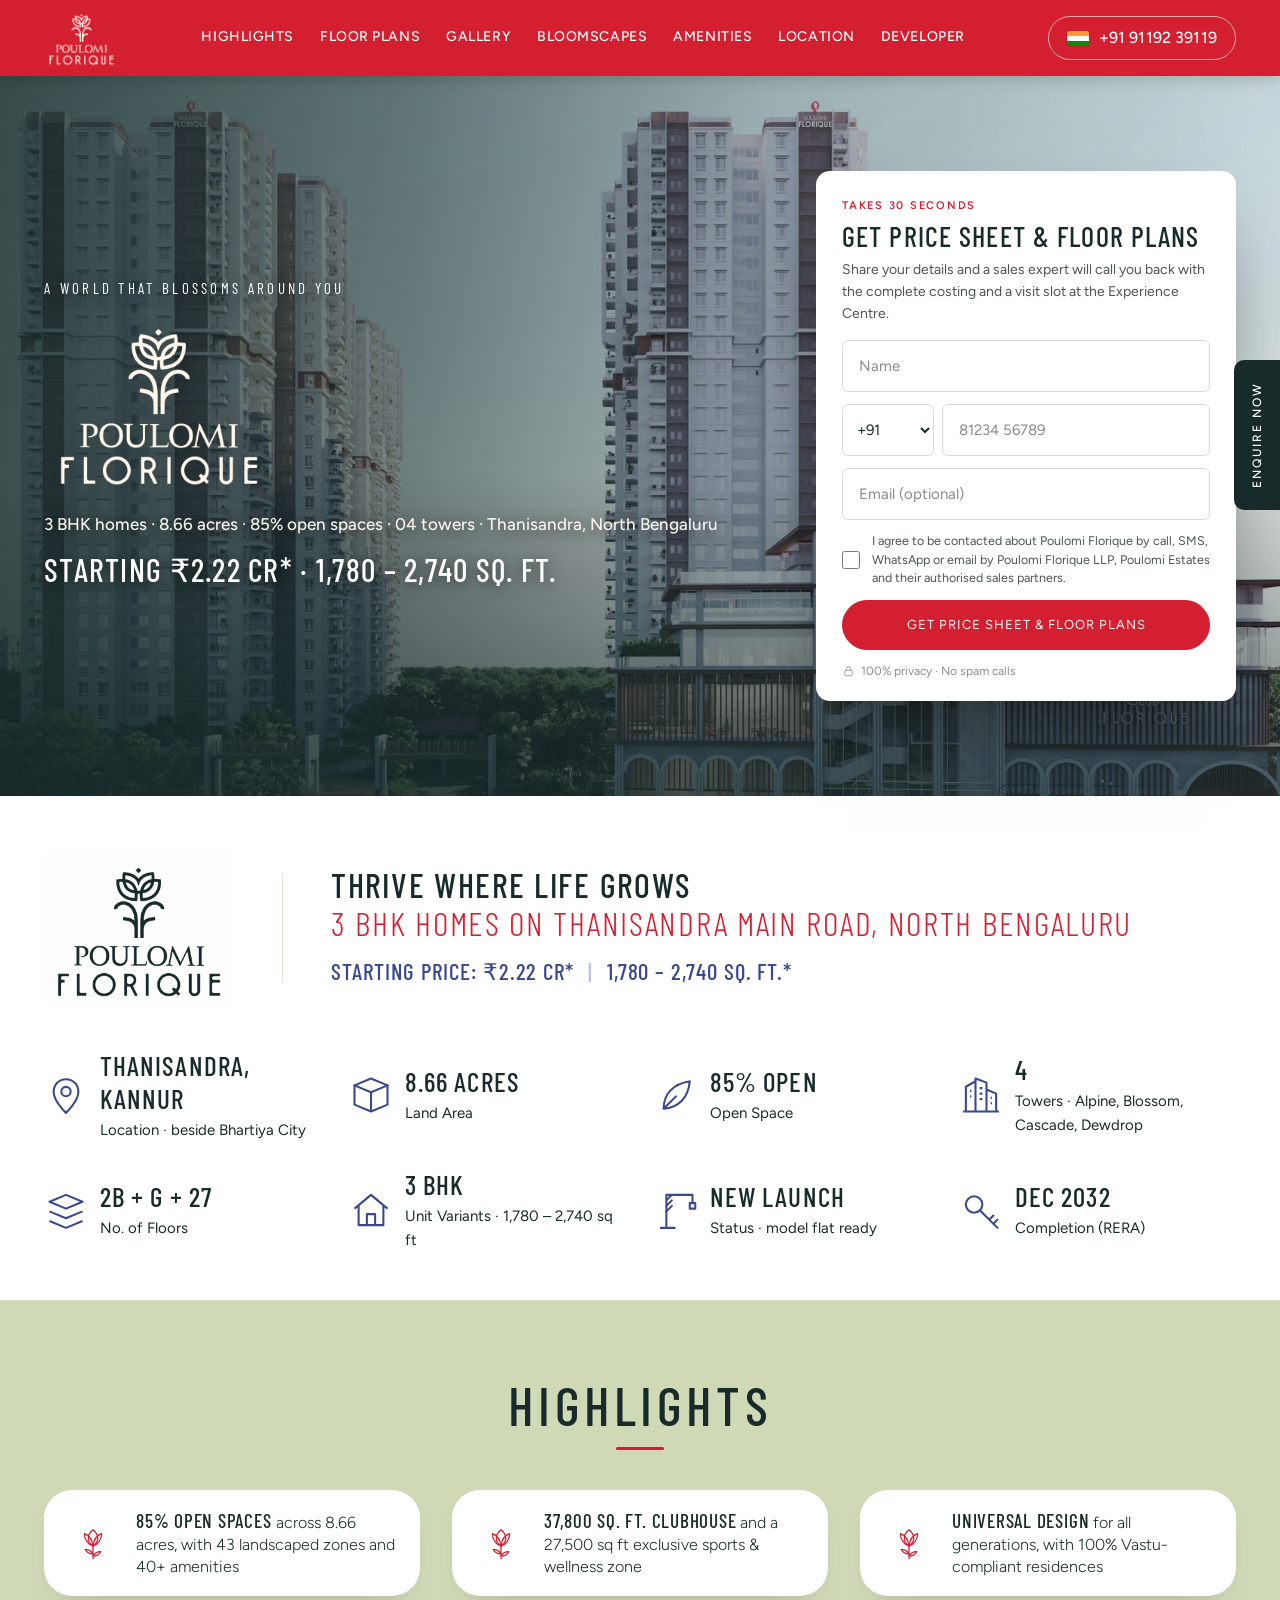
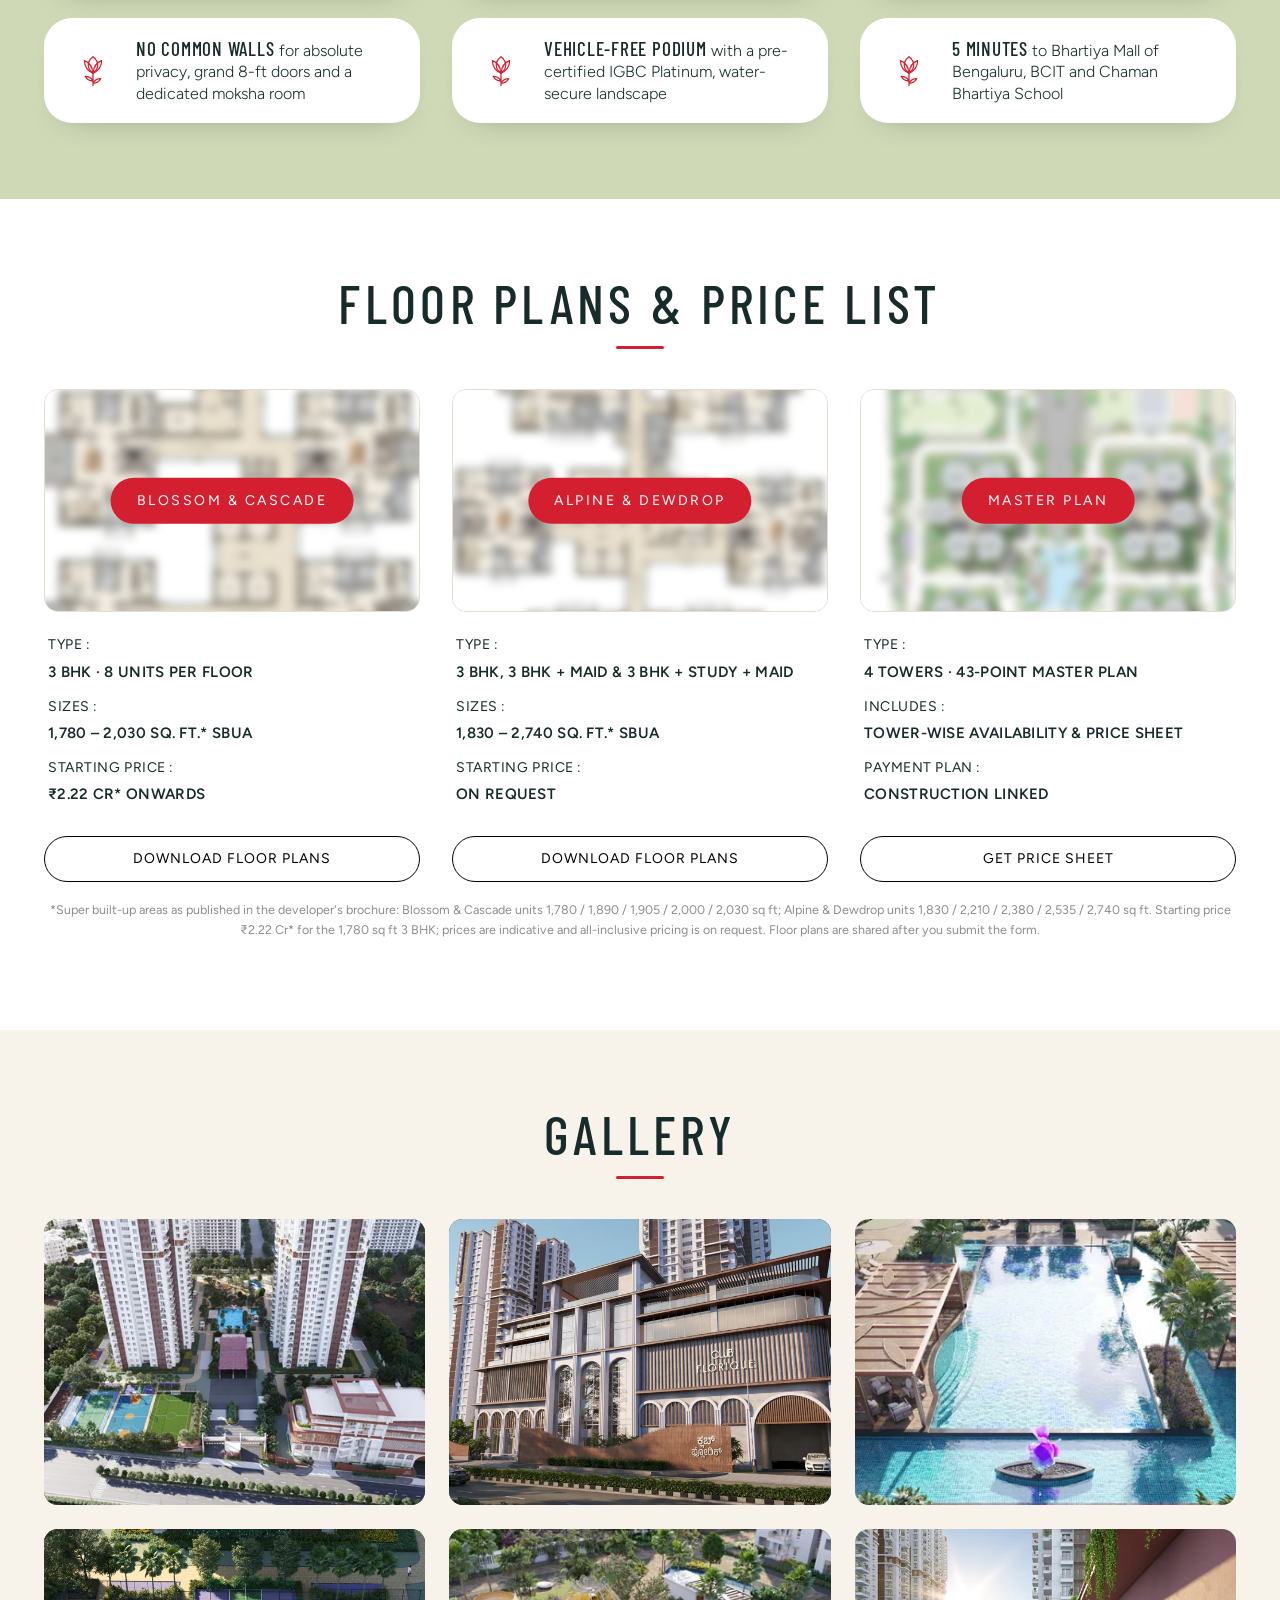
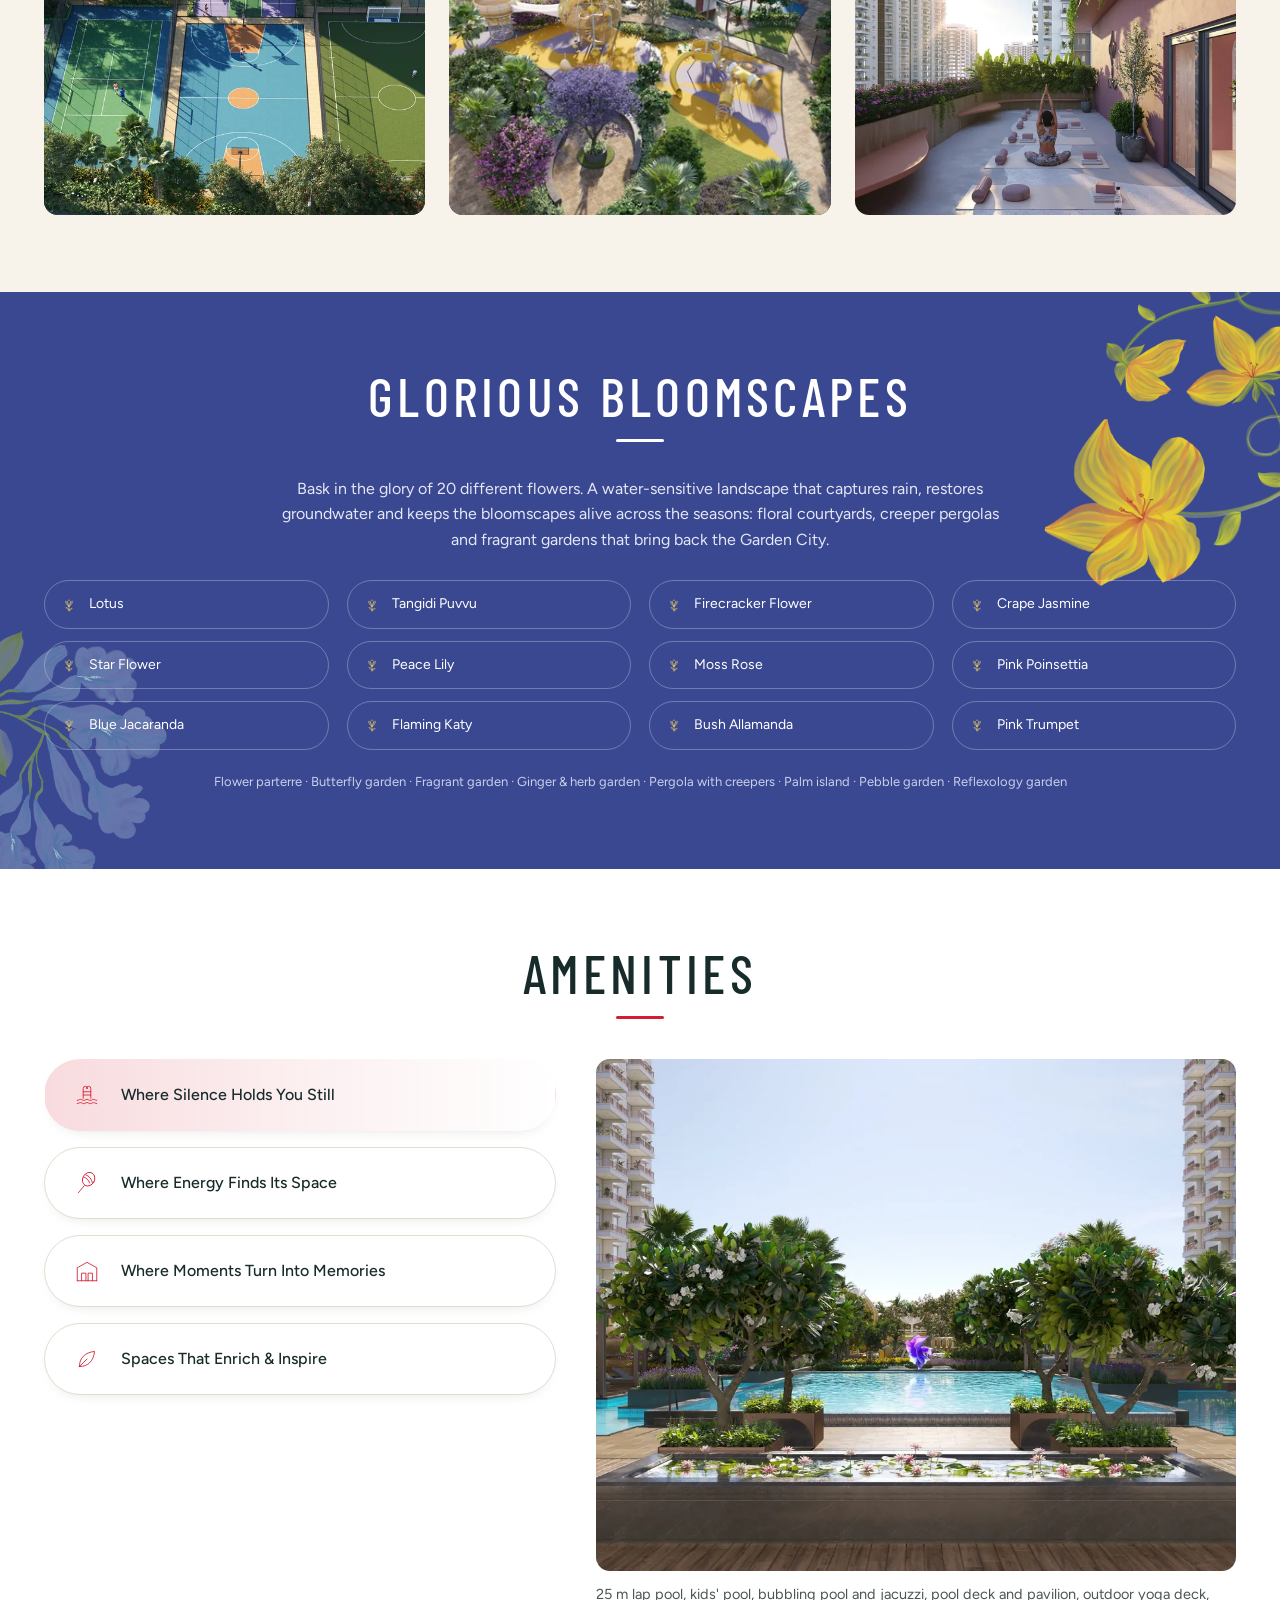
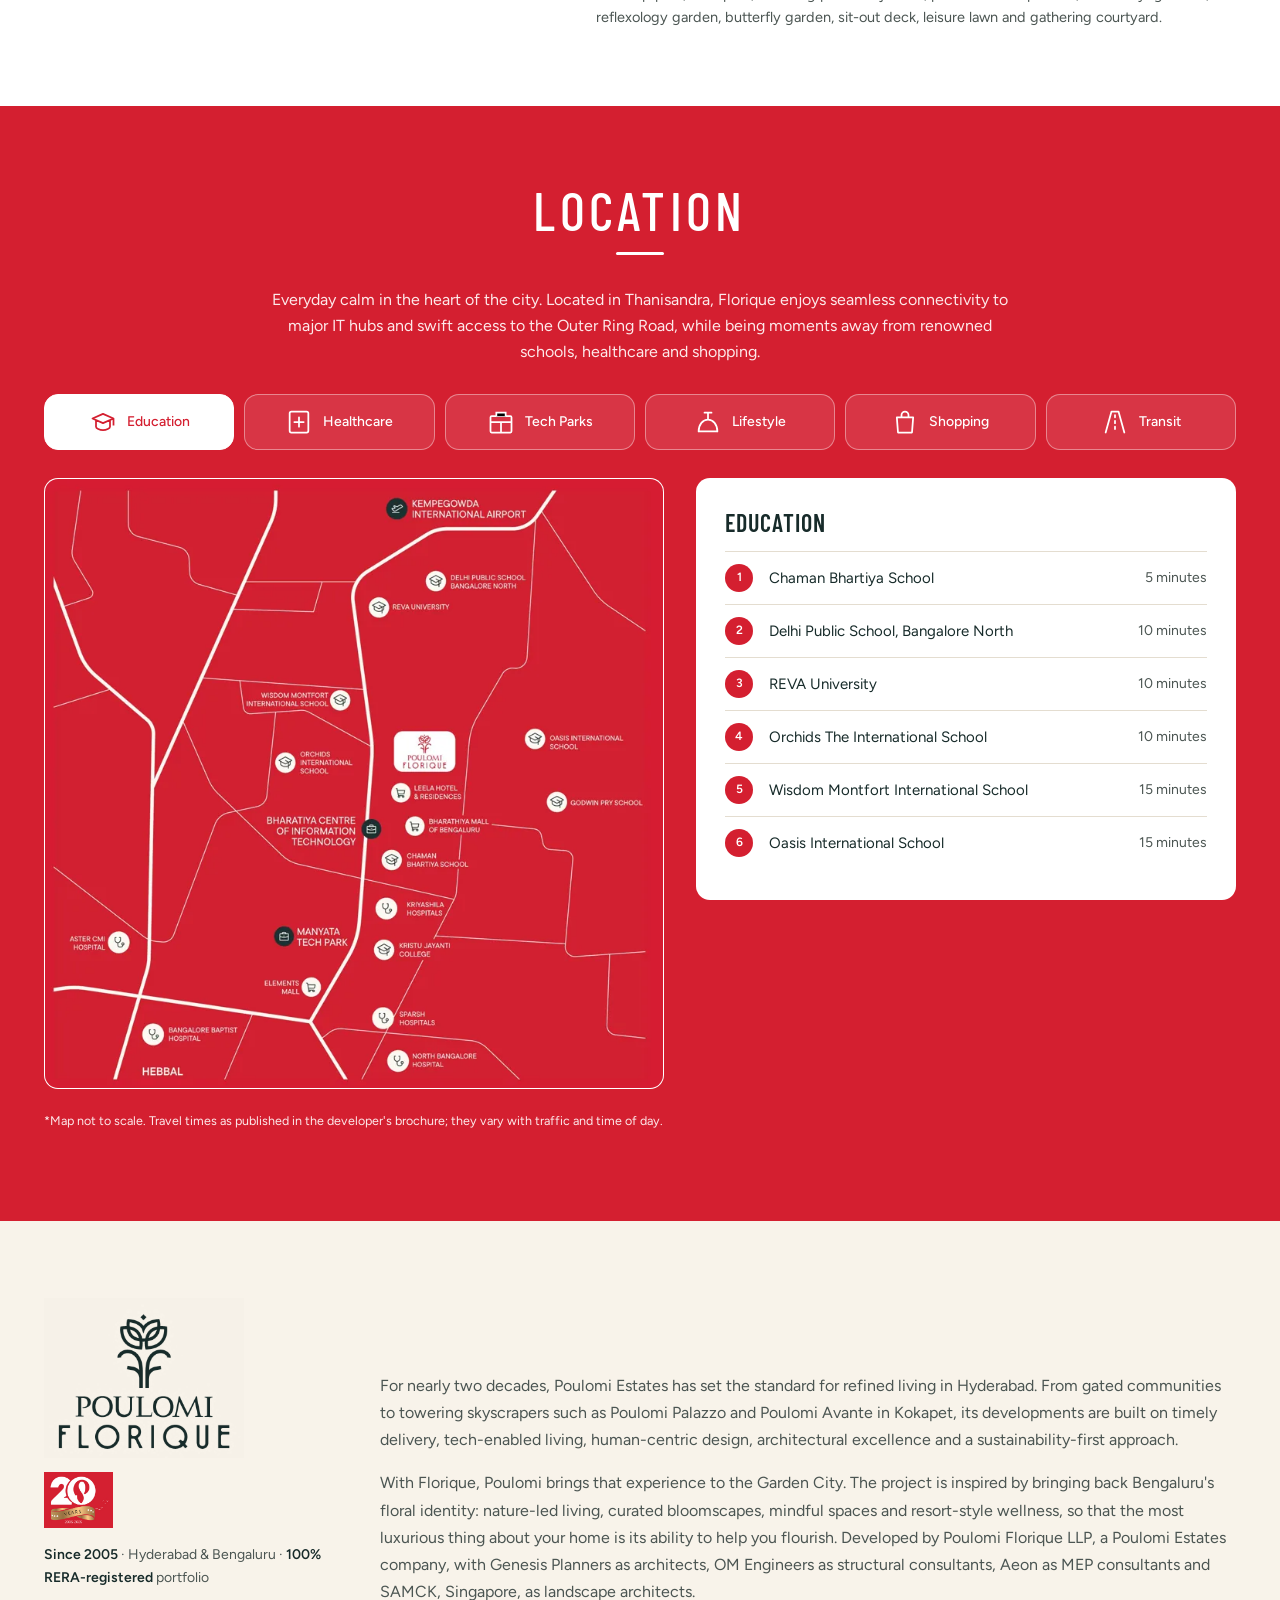
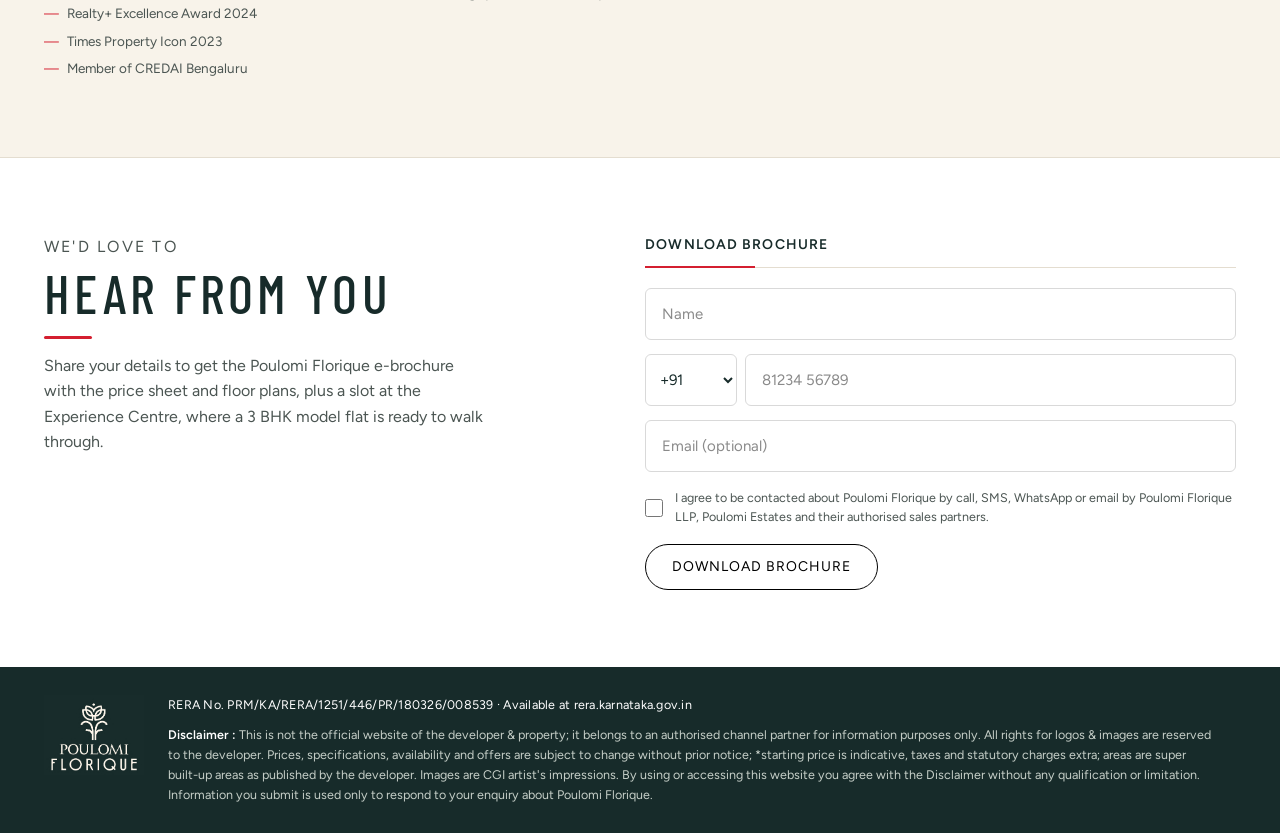
==== index.html @ 27c910be "Use Download Brochure as the bottom call to action The phone sticky bar button and the enquiry secti" ====
<!DOCTYPE html>
<html lang="en-IN">
<head>
<meta charset="utf-8">
<meta name="viewport" content="width=device-width, initial-scale=1, viewport-fit=cover">
<title>Poulomi Florique Landing</title>
<meta name="description" content="Poulomi Florique: luxury 3 BHK apartments on Thanisandra Main Road, North Bengaluru, beside Bhartiya City. 8.66 acres, 85% open space, 4 towers, 37,800 sq ft clubhouse, 40+ amenities, IGBC Platinum pre-certified. Starting ₹2.22 Cr*. RERA registered.">
<meta name="theme-color" content="#0f2b2a">
<meta property="og:type" content="website">
<meta property="og:title" content="Poulomi Florique, Thanisandra — Luxury 3 BHK Apartments, North Bengaluru">
<meta property="og:description" content="A world that blossoms around you. 3 BHK homes from 1,780 to 2,740 sq ft on 8.66 acres with 85% open space, beside Bhartiya City and 15 minutes from Manyata Tech Park. By Poulomi Estates.">
<meta property="og:image" content="assets/img/hero-1600.webp">
<meta name="twitter:card" content="summary_large_image">
<link rel="icon" href="assets/img/logo-red.png" type="image/png">

<link rel="preconnect" href="https://fonts.googleapis.com">
<link rel="preconnect" href="https://fonts.gstatic.com" crossorigin>
<link href="https://fonts.googleapis.com/css2?family=Barlow+Condensed:wght@300;400;500;600&family=Figtree:wght@300;400;500;600&display=swap" rel="stylesheet">
<link rel="preload" as="image" href="assets/img/hero-1000.webp" media="(max-width: 899px)">
<link rel="preload" as="image" href="assets/img/hero-1600.webp" media="(min-width: 900px)">
<link rel="stylesheet" href="assets/css/styles.css">

<script src="assets/js/config.js"></script>
<script>
  window.dataLayer = window.dataLayer || [];
  (function (id) {
    if (!id) return;
    (function(w,d,s,l,i){w[l]=w[l]||[];w[l].push({'gtm.start':new Date().getTime(),event:'gtm.js'});var f=d.getElementsByTagName(s)[0],j=d.createElement(s),dl=l!='dataLayer'?'&l='+l:'';j.async=true;j.src='https://www.googletagmanager.com/gtm.js?id='+i+dl;f.parentNode.insertBefore(j,f);})(window,document,'script','dataLayer',id);
  })(window.SS_CONFIG && window.SS_CONFIG.gtmId);
</script>

<script type="application/ld+json">
{
  "@context": "https://schema.org",
  "@type": "ApartmentComplex",
  "name": "Poulomi Florique",
  "description": "Luxury 3 BHK apartments by Poulomi Estates on Thanisandra Main Road, Kannur, North Bengaluru. 8.66 acres, 85% open space, IGBC Platinum pre-certified. RERA PRM/KA/RERA/1251/446/PR/180326/008539.",
  "address": {"@type": "PostalAddress", "streetAddress": "Sy No. 220, 221/1, 221/2 & 222, Kannur Village, Thanisandra Main Road", "addressLocality": "Bengaluru", "addressRegion": "Karnataka", "postalCode": "560077", "addressCountry": "IN"}
}
</script>
</head>

<body>
<!-- Inline icon sprite -->
<svg class="sprite" width="0" height="0" aria-hidden="true" focusable="false">
  <symbol id="i-pin" viewBox="0 0 24 24"><path d="M12 22s7-6.4 7-12a7 7 0 1 0-14 0c0 5.6 7 12 7 12z" fill="none" stroke="currentColor" stroke-width="1.5"/><circle cx="12" cy="10" r="2.6" fill="none" stroke="currentColor" stroke-width="1.5"/></symbol>
  <symbol id="i-phone" viewBox="0 0 24 24"><path fill="currentColor" d="M6.6 10.8a15.1 15.1 0 0 0 6.6 6.6l2.2-2.2c.3-.3.7-.4 1-.2 1.1.4 2.3.6 3.6.6.6 0 1 .4 1 1V20c0 .6-.4 1-1 1A17 17 0 0 1 3 4c0-.6.4-1 1-1h3.5c.6 0 1 .4 1 1 0 1.3.2 2.5.6 3.6.1.3 0 .7-.2 1z"/></symbol>
  <symbol id="i-wa" viewBox="0 0 24 24"><path fill="currentColor" d="M12 2a10 10 0 0 0-8.6 15.1L2 22l5-1.3A10 10 0 1 0 12 2zm0 18.2c-1.6 0-3.1-.4-4.4-1.2l-.3-.2-3 .8.8-2.9-.2-.3A8.2 8.2 0 1 1 12 20.2zm4.5-6.1c-.2-.1-1.5-.7-1.7-.8-.2-.1-.4-.1-.6.1l-.8 1c-.1.2-.3.2-.5.1a6.7 6.7 0 0 1-3.3-2.9c-.3-.4.2-.4.7-1.4.1-.2 0-.3 0-.5l-.8-1.8c-.2-.5-.4-.4-.6-.4h-.5c-.2 0-.5.1-.7.3-.2.3-.9.9-.9 2.2s.9 2.5 1 2.7c.1.2 1.8 2.8 4.4 3.9 1.6.7 2.3.8 3.1.6.5-.1 1.5-.6 1.7-1.2.2-.6.2-1.1.2-1.2-.1-.1-.3-.2-.5-.3z"/></symbol>
  <symbol id="i-lock" viewBox="0 0 24 24"><rect x="5" y="10" width="14" height="10" rx="1.5" fill="none" stroke="currentColor" stroke-width="1.5"/><path d="M8 10V7a4 4 0 0 1 8 0v3" fill="none" stroke="currentColor" stroke-width="1.5"/></symbol>
  <symbol id="i-check" viewBox="0 0 24 24"><circle cx="12" cy="12" r="11" fill="none" stroke="currentColor" stroke-width="1.4"/><path d="M7 12.5l3.2 3.2L17 9" fill="none" stroke="currentColor" stroke-width="1.8" stroke-linecap="round" stroke-linejoin="round"/></symbol>
  <symbol id="i-close" viewBox="0 0 24 24"><path d="M6 6l12 12M18 6L6 18" stroke="currentColor" stroke-width="1.8" stroke-linecap="round"/></symbol>
  <symbol id="i-school" viewBox="0 0 24 24"><path d="M3 9l9-4 9 4-9 4z M6 11v5c0 1.5 3 3 6 3s6-1.5 6-3v-5M21 9v6" fill="none" stroke="currentColor" stroke-width="1.5" stroke-linejoin="round"/></symbol>
  <symbol id="i-hospital" viewBox="0 0 24 24"><rect x="4" y="3" width="16" height="18" rx="1.5" fill="none" stroke="currentColor" stroke-width="1.5"/><path d="M12 8v8M8 12h8" stroke="currentColor" stroke-width="1.5" stroke-linecap="round"/></symbol>
  <symbol id="i-office" viewBox="0 0 24 24"><rect x="3" y="7" width="18" height="14" rx="1" fill="none" stroke="currentColor" stroke-width="1.5"/><path d="M8 7V4h8v3M3 12h18M12 12v9" stroke="currentColor" stroke-width="1.5"/></symbol>
  <symbol id="i-leisure" viewBox="0 0 24 24"><path d="M4 20c0-6 3.6-10 8-10s8 4 8 10M12 10V4M9 4h6" fill="none" stroke="currentColor" stroke-width="1.5" stroke-linecap="round" stroke-linejoin="round"/><path d="M4 20h16" stroke="currentColor" stroke-width="1.5" stroke-linecap="round"/></symbol>
  <symbol id="i-bag" viewBox="0 0 24 24"><path d="M5 8h14l-1 13H6z M9 8V6a3 3 0 0 1 6 0v2" fill="none" stroke="currentColor" stroke-width="1.5" stroke-linejoin="round"/></symbol>
  <symbol id="i-road" viewBox="0 0 24 24"><path d="M4 21L9 3h6l5 18M12 6v2M12 11v2M12 16v2" fill="none" stroke="currentColor" stroke-width="1.5" stroke-linecap="round" stroke-linejoin="round"/></symbol>
  <symbol id="i-bloom" viewBox="0 0 64 64"><g fill="none" stroke="currentColor" stroke-width="1.6" stroke-linecap="round" stroke-linejoin="round"><path d="M32 36c-7-5-9-14 0-21 9 7 7 16 0 21z"/><path d="M32 36c-6-2-11-8-11-16 6 2 10 7 11 16zM32 36c6-2 11-8 11-16-6 2-10 7-11 16z"/><path d="M32 36v16M32 46c-4 0-8-2-10-6 4 0 8 2 10 6zM32 49c4 0 8-2 10-6-4 0-8 2-10 6z"/></g></symbol>
  <!-- key fact icons -->
  <symbol id="f-pin" viewBox="0 0 32 32"><g fill="none" stroke="currentColor" stroke-width="1.5" stroke-linejoin="round"><path d="M16 29s9-8.2 9-15.5a9 9 0 0 0-18 0C7 20.8 16 29 16 29z"/><circle cx="16" cy="13.5" r="3.4"/></g></symbol>
  <symbol id="f-area" viewBox="0 0 32 32"><g fill="none" stroke="currentColor" stroke-width="1.5" stroke-linecap="round" stroke-linejoin="round"><path d="M4 9l12-5 12 5-12 5z"/><path d="M4 9v14l12 5 12-5V9M16 14v14"/></g></symbol>
  <symbol id="f-units" viewBox="0 0 32 32"><g fill="none" stroke="currentColor" stroke-width="1.5" stroke-linejoin="round"><rect x="4" y="4" width="10" height="10" rx="1"/><rect x="18" y="4" width="10" height="10" rx="1"/><rect x="4" y="18" width="10" height="10" rx="1"/><rect x="18" y="18" width="10" height="10" rx="1"/></g></symbol>
  <symbol id="f-tower" viewBox="0 0 32 32"><g fill="none" stroke="currentColor" stroke-width="1.5" stroke-linejoin="round"><path d="M5 28V10l7-4v22M12 28V4l8 3v21M20 28V12l7 3v13M3 28h26"/><path d="M15 11h2M15 15h2M15 19h2M8 13h1M8 17h1M23 18h1M23 22h1"/></g></symbol>
  <symbol id="f-floors" viewBox="0 0 32 32"><g fill="none" stroke="currentColor" stroke-width="1.5" stroke-linejoin="round"><path d="M4 24l12 5 12-5M4 17l12 5 12-5M4 10l12-5 12 5-12 5z"/></g></symbol>
  <symbol id="f-home" viewBox="0 0 32 32"><g fill="none" stroke="currentColor" stroke-width="1.5" stroke-linejoin="round"><path d="M4 15L16 5l12 10M7 13v14h18V13"/><path d="M13 27v-8h6v8"/></g></symbol>
  <symbol id="f-crane" viewBox="0 0 32 32"><g fill="none" stroke="currentColor" stroke-width="1.5" stroke-linejoin="round" stroke-linecap="round"><path d="M9 29V5M5 29h10M9 5h19M9 9l4-4M28 5v6M26 11h4v4h-4z"/><path d="M9 13l4-4M9 17l4-4"/></g></symbol>
  <symbol id="f-key" viewBox="0 0 32 32"><g fill="none" stroke="currentColor" stroke-width="1.5" stroke-linejoin="round" stroke-linecap="round"><circle cx="11" cy="12" r="6"/><path d="M15.5 16.5L28 29M22 23l3-3M25 26l3-3"/></g></symbol>
  <symbol id="f-leaf" viewBox="0 0 32 32"><g fill="none" stroke="currentColor" stroke-width="1.5" stroke-linecap="round" stroke-linejoin="round"><path d="M7 26C7 15 14 8 26 6c-1 12-8 19-19 20zM7 26l9-9"/></g></symbol>
  <!-- amenity icons -->
  <symbol id="a-pool" viewBox="0 0 48 48"><g fill="none" stroke="currentColor" stroke-width="1.6" stroke-linecap="round"><path d="M17 30V12a4 4 0 0 1 8 0M31 30V12a4 4 0 0 0-8 0M17 18h14M17 24h14"/><path d="M6 34c3 0 3-2 6-2s3 2 6 2 3-2 6-2 3 2 6 2 3-2 6-2 3 2 6 2M6 40c3 0 3-2 6-2s3 2 6 2 3-2 6-2 3 2 6 2 3-2 6-2 3 2 6 2"/></g></symbol>
  <symbol id="a-sport" viewBox="0 0 48 48"><g fill="none" stroke="currentColor" stroke-width="1.6" stroke-linecap="round"><ellipse cx="27" cy="17" rx="11" ry="13" transform="rotate(30 27 17)"/><path d="M19 29L8 42M22 9c6 2 11 8 12 15M18 13c4 1 9 5 11 11"/></g></symbol>
  <symbol id="a-club" viewBox="0 0 48 48"><g fill="none" stroke="currentColor" stroke-width="1.6" stroke-linecap="round" stroke-linejoin="round"><path d="M6 42V18l18-10 18 10v24M6 42h36M14 42V28h8v14M26 42V28h8v14"/></g></symbol>
  <symbol id="a-leaf" viewBox="0 0 48 48"><g fill="none" stroke="currentColor" stroke-width="1.6" stroke-linecap="round" stroke-linejoin="round"><path d="M10 38c0-16 10-26 28-28-2 18-12 28-28 28zm0 0l14-14"/></g></symbol>
</svg>
<a class="skip" href="#main">Skip to content</a>

<!-- ============ HEADER ============ -->
<header class="site-header" id="top">
  <div class="wrap header-inner">
    <a class="brand" href="#top" aria-label="Poulomi Florique, back to top">
      <img src="assets/img/logo-cream.png" width="1220" height="980" alt="Poulomi Florique">
    </a>
    <nav class="site-nav" id="site-nav" aria-label="Page sections">
      <a href="#highlights">Highlights</a>
      <a href="#pricing">Floor Plans</a>
      <a href="#gallery">Gallery</a>
      <a href="#bloomscapes">Bloomscapes</a>
      <a href="#amenities">Amenities</a>
      <a href="#location">Location</a>
      <a href="#about">Developer</a>
      <a class="nav-cta js-open-enquiry" href="#contact" data-cta="nav_enquire" data-intent="general">Enquire</a>
    </nav>
    <div class="header-actions">
      <a class="phone-pill js-phone" href="tel:+919119239119" data-cta="header_call" aria-label="Call sales on +91 91192 39119">
      <span class="flag" aria-hidden="true"><i></i><i></i><i></i></span>
      <span>+91 <span class="js-phone-text">91192&nbsp;39119</span></span>
      </a>
      <button class="menu-btn" type="button" aria-expanded="false" aria-controls="site-nav" aria-label="Open menu"><span></span><span></span><span></span></button>
    </div>
  </div>
</header>

<main id="main">

<!-- ============ BANNER ============ -->
<section class="banner hero" id="hero" aria-label="Poulomi Florique">
  <img src="assets/img/hero-1600.webp" srcset="assets/img/hero-640.webp 640w, assets/img/hero-1000.webp 1000w, assets/img/hero-1600.webp 1600w" sizes="100vw" width="1600" height="1129" alt="Artist's impression of the four Poulomi Florique towers and the clubhouse, Thanisandra" fetchpriority="high">
  <div class="hero-shade" aria-hidden="true"></div>
  <div class="wrap hero-grid">
    <div class="hero-copy">
      <p class="hero-eyebrow">A World That Blossoms Around You</p>
      <img class="hero-mark" src="assets/img/logo-cream.png" width="1220" height="980" alt="Poulomi Florique">
      <p class="hero-line">3 BHK homes · 8.66 acres · 85% open spaces · 04 towers · Thanisandra, North Bengaluru</p>
      <p class="hero-price">Starting ₹2.22 Cr* · 1,780 – 2,740 Sq. Ft.</p>
    </div>
    <div class="hero-form">
      <p class="hf-tag">Takes 30 seconds</p>
      <p class="form-title">Get Price Sheet &amp; Floor Plans</p>
      <p class="form-lede">Share your details and a sales expert will call you back with the complete costing and a visit slot at the Experience Centre.</p>
      <div class="js-form-slot" data-form-id="hero" data-submit-label="Get Price Sheet &amp; Floor Plans"></div>
      <p class="assure"><svg aria-hidden="true" width="13" height="13"><use href="#i-lock"/></svg> 100% privacy · No spam calls</p>
    </div>
  </div>
</section>

<!-- ============ INTRO + KEY FACTS ============ -->
<section class="intro-band" id="intro" aria-labelledby="hero-title">
  <div class="wrap">
    <div class="intro-top">
      <div class="intro-logo"><img src="assets/img/logo-forest.png" width="1220" height="980" alt="Poulomi Florique"></div>
      <div class="intro-text">
        <h1 id="hero-title">Thrive where life grows <em>3 BHK homes on Thanisandra Main Road, North Bengaluru</em></h1>
        <p class="intro-price">Starting Price: ₹2.22 Cr* <i aria-hidden="true">|</i> 1,780 – 2,740 Sq. Ft.*</p>
      </div>
    </div>
    <ul class="kf-grid">
      <li><svg aria-hidden="true" width="44" height="44"><use href="#f-pin"/></svg><div><strong>Thanisandra, Kannur</strong><span>Location · beside Bhartiya City</span></div></li>
      <li><svg aria-hidden="true" width="44" height="44"><use href="#f-area"/></svg><div><strong>8.66 Acres</strong><span>Land Area</span></div></li>
      <li><svg aria-hidden="true" width="44" height="44"><use href="#f-leaf"/></svg><div><strong>85% Open</strong><span>Open Space</span></div></li>
      <li><svg aria-hidden="true" width="44" height="44"><use href="#f-tower"/></svg><div><strong>4</strong><span>Towers · Alpine, Blossom, Cascade, Dewdrop</span></div></li>
      <li><svg aria-hidden="true" width="44" height="44"><use href="#f-floors"/></svg><div><strong>2B + G + 27</strong><span>No. of Floors</span></div></li>
      <li><svg aria-hidden="true" width="44" height="44"><use href="#f-home"/></svg><div><strong>3 BHK</strong><span>Unit Variants · 1,780 – 2,740 sq ft</span></div></li>
      <li><svg aria-hidden="true" width="44" height="44"><use href="#f-crane"/></svg><div><strong>New Launch</strong><span>Status · model flat ready</span></div></li>
      <li><svg aria-hidden="true" width="44" height="44"><use href="#f-key"/></svg><div><strong>Dec 2032</strong><span>Completion (RERA)</span></div></li>
    </ul>
  </div>
</section>

<!-- ============ HIGHLIGHTS ============ -->
<section class="section highlights" id="highlights" aria-labelledby="hl-title">
  <div class="wrap">
    <h2 id="hl-title" class="display center">Highlights</h2>
    <ul class="hl-grid">
      <li><svg aria-hidden="true" width="58" height="58"><use href="#i-bloom"/></svg><p><strong>85% Open Spaces</strong> <em>across 8.66 acres, with 43 landscaped zones and 40+ amenities</em></p></li>
      <li><svg aria-hidden="true" width="58" height="58"><use href="#i-bloom"/></svg><p><strong>37,800 Sq. Ft. Clubhouse</strong> <em>and a 27,500 sq ft exclusive sports &amp; wellness zone</em></p></li>
      <li><svg aria-hidden="true" width="58" height="58"><use href="#i-bloom"/></svg><p><strong>Universal Design</strong> <em>for all generations, with 100% Vastu-compliant residences</em></p></li>
      <li><svg aria-hidden="true" width="58" height="58"><use href="#i-bloom"/></svg><p><strong>No Common Walls</strong> <em>for absolute privacy, grand 8-ft doors and a dedicated moksha room</em></p></li>
      <li><svg aria-hidden="true" width="58" height="58"><use href="#i-bloom"/></svg><p><strong>Vehicle-Free Podium</strong> <em>with a pre-certified IGBC Platinum, water-secure landscape</em></p></li>
      <li><svg aria-hidden="true" width="58" height="58"><use href="#i-bloom"/></svg><p><strong>5 Minutes</strong> <em>to Bhartiya Mall of Bengaluru, BCIT and Chaman Bhartiya School</em></p></li>
    </ul>
  </div>
</section>

<!-- ============ FLOOR PLANS & PRICE LIST ============ -->
<section class="section pricing" id="pricing" aria-labelledby="pricing-title">
  <div class="wrap">
    <h2 id="pricing-title" class="display center">Floor Plans &amp; Price List</h2>
    <div class="fp-grid">
      <article class="fp-card">
        <button class="fp-img js-open-enquiry" type="button" data-cta="pricing_blossom_img" data-intent="floor_plan" data-config="3 BHK" aria-label="Get the Tower Blossom and Cascade floor plans">
          <img src="assets/img/plan-blossom-cascade-600.webp" srcset="assets/img/plan-blossom-cascade-600.webp 600w, assets/img/plan-blossom-cascade-1100.webp 1100w" sizes="(min-width: 1000px) 33vw, (min-width: 700px) 50vw, 100vw" width="649" height="1100" loading="lazy" decoding="async" alt="">
          <span class="fp-pill">Blossom &amp; Cascade</span>
        </button>
        <dl class="fp-info">
          <div><dt>Type :</dt><dd>3 BHK · 8 units per floor</dd></div>
          <div><dt>Sizes :</dt><dd>1,780 – 2,030 Sq. Ft.* SBUA</dd></div>
          <div><dt>Starting Price :</dt><dd>₹2.22 Cr* Onwards</dd></div>
        </dl>
        <button class="btn-outline js-open-enquiry" type="button" data-cta="pricing_blossom" data-intent="floor_plan" data-config="3 BHK">Download Floor Plans</button>
      </article>
      <article class="fp-card">
        <button class="fp-img js-open-enquiry" type="button" data-cta="pricing_alpine_img" data-intent="floor_plan" data-config="3 BHK + Maid" aria-label="Get the Tower Alpine and Dewdrop floor plans">
          <img src="assets/img/plan-alpine-dewdrop-600.webp" srcset="assets/img/plan-alpine-dewdrop-600.webp 600w, assets/img/plan-alpine-dewdrop-1100.webp 1100w" sizes="(min-width: 1000px) 33vw, (min-width: 700px) 50vw, 100vw" width="1000" height="1100" loading="lazy" decoding="async" alt="">
          <span class="fp-pill">Alpine &amp; Dewdrop</span>
        </button>
        <dl class="fp-info">
          <div><dt>Type :</dt><dd>3 BHK, 3 BHK + Maid &amp; 3 BHK + Study + Maid</dd></div>
          <div><dt>Sizes :</dt><dd>1,830 – 2,740 Sq. Ft.* SBUA</dd></div>
          <div><dt>Starting Price :</dt><dd>On Request</dd></div>
        </dl>
        <button class="btn-outline js-open-enquiry" type="button" data-cta="pricing_alpine" data-intent="floor_plan" data-config="3 BHK + Maid">Download Floor Plans</button>
      </article>
      <article class="fp-card">
        <button class="fp-img js-open-enquiry" type="button" data-cta="pricing_master_img" data-intent="price" aria-label="Get the master plan and price sheet">
          <img src="assets/img/masterplan-900.webp" srcset="assets/img/masterplan-900.webp 900w, assets/img/masterplan-1600.webp 1600w" sizes="(min-width: 1000px) 33vw, (min-width: 700px) 50vw, 100vw" width="718" height="900" loading="lazy" decoding="async" alt="">
          <span class="fp-pill">Master Plan</span>
        </button>
        <dl class="fp-info">
          <div><dt>Type :</dt><dd>4 Towers · 43-Point Master Plan</dd></div>
          <div><dt>Includes :</dt><dd>Tower-wise Availability &amp; Price Sheet</dd></div>
          <div><dt>Payment Plan :</dt><dd>Construction Linked</dd></div>
        </dl>
        <button class="btn-outline js-open-enquiry" type="button" data-cta="pricing_sheet" data-intent="price">Get Price Sheet</button>
      </article>
    </div>
    <p class="fineprint center">*Super built-up areas as published in the developer's brochure: Blossom &amp; Cascade units 1,780 / 1,890 / 1,905 / 2,000 / 2,030 sq ft; Alpine &amp; Dewdrop units 1,830 / 2,210 / 2,380 / 2,535 / 2,740 sq ft. Starting price ₹2.22 Cr* for the 1,780 sq ft 3 BHK; prices are indicative and all-inclusive pricing is on request. Floor plans are shared after you submit the form.</p>
    <!-- Plans revealed after a successful "floor_plan" enquiry -->
    <div class="plan-source" hidden>
      <button class="js-plan" type="button" data-full="assets/img/plan-blossom-cascade-1600.webp" data-caption="Tower Blossom &amp; Tower Cascade · typical floor · 3 BHK 1,780 – 2,030 sq ft SBUA"></button>
      <button class="js-plan" type="button" data-full="assets/img/plan-alpine-dewdrop-1600.webp" data-caption="Tower Alpine &amp; Tower Dewdrop · typical floor · 3 BHK, 3 BHK + Maid, 3 BHK + Study + Maid, 1,830 – 2,740 sq ft SBUA"></button>
      <button class="js-plan" type="button" data-full="assets/img/masterplan-1600.webp" data-caption="Master plan with 43 numbered landscape and amenity zones"></button>
    </div>
  </div>
</section>

<!-- ============ GALLERY ============ -->
<section class="section gallery-sec" id="gallery" aria-labelledby="gallery-title">
  <div class="wrap">
    <h2 id="gallery-title" class="display center">Gallery</h2>
    <div class="g-grid">
      <button class="js-lightbox" type="button" data-full="assets/img/aerial-1600.webp" data-caption="The community from above · Artist's impression"><img src="assets/img/aerial-1000.webp" srcset="assets/img/aerial-640.webp 640w, assets/img/aerial-1000.webp 1000w" sizes="(min-width: 1000px) 33vw, (min-width: 700px) 50vw, 100vw" width="1000" height="562" loading="lazy" decoding="async" alt="Artist's impression of the four towers and clubhouse from above"></button>
      <button class="js-lightbox" type="button" data-full="assets/img/clubhouse-1600.webp" data-caption="The 37,800 sq ft clubhouse · Artist's impression"><img src="assets/img/clubhouse-1000.webp" srcset="assets/img/clubhouse-640.webp 640w, assets/img/clubhouse-1000.webp 1000w" sizes="(min-width: 1000px) 33vw, (min-width: 700px) 50vw, 100vw" width="1000" height="776" loading="lazy" decoding="async" alt="Artist's impression of the clubhouse entrance"></button>
      <button class="js-lightbox" type="button" data-full="assets/img/pool-pavilion-1600.webp" data-caption="25 m lap pool and pavilion · Artist's impression"><img src="assets/img/pool-pavilion-1000.webp" srcset="assets/img/pool-pavilion-640.webp 640w, assets/img/pool-pavilion-1000.webp 1000w" sizes="(min-width: 1000px) 33vw, (min-width: 700px) 50vw, 100vw" width="1000" height="483" loading="lazy" decoding="async" alt="Artist's impression of the lap pool and pool pavilion"></button>
      <button class="js-lightbox" type="button" data-full="assets/img/sports-1600.webp" data-caption="Sports and wellness zone · Artist's impression"><img src="assets/img/sports-1000.webp" srcset="assets/img/sports-640.webp 640w, assets/img/sports-1000.webp 1000w" sizes="(min-width: 1000px) 33vw, (min-width: 700px) 50vw, 100vw" width="1000" height="936" loading="lazy" decoding="async" alt="Artist's impression of the sports courts"></button>
      <button class="js-lightbox" type="button" data-full="assets/img/kids-play-1600.webp" data-caption="Adventurous playground · Artist's impression"><img src="assets/img/kids-play-1000.webp" srcset="assets/img/kids-play-640.webp 640w, assets/img/kids-play-1000.webp 1000w" sizes="(min-width: 1000px) 33vw, (min-width: 700px) 50vw, 100vw" width="1000" height="483" loading="lazy" decoding="async" alt="Artist's impression of the children's play area"></button>
      <button class="js-lightbox" type="button" data-full="assets/img/terrace-deck-1600.webp" data-caption="Private party deck on the terrace · Artist's impression"><img src="assets/img/terrace-deck-1000.webp" srcset="assets/img/terrace-deck-640.webp 640w, assets/img/terrace-deck-1000.webp 1000w" sizes="(min-width: 1000px) 33vw, (min-width: 700px) 50vw, 100vw" width="1000" height="1280" loading="lazy" decoding="async" alt="Artist's impression of the terrace deck"></button>
    </div>
  </div>
</section>

<!-- ============ BLOOMSCAPES (brand signature) ============ -->
<section class="section bloom" id="bloomscapes" aria-labelledby="bloom-title">
  <img class="bloom-flower yl" src="assets/img/flower-yellow.webp" width="740" height="900" alt="" aria-hidden="true" loading="lazy" decoding="async">
  <img class="bloom-flower bl" src="assets/img/flower-blue.webp" width="805" height="900" alt="" aria-hidden="true" loading="lazy" decoding="async">
  <div class="wrap">
    <h2 id="bloom-title" class="display center">Glorious Bloomscapes</h2>
    <p class="bloom-intro">Bask in the glory of 20 different flowers. A water-sensitive landscape that captures rain, restores groundwater and keeps the bloomscapes alive across the seasons: floral courtyards, creeper pergolas and fragrant gardens that bring back the Garden City.</p>
    <ul class="bloom-list">
      <li><svg aria-hidden="true" width="20" height="20"><use href="#i-bloom"/></svg>Lotus</li>
      <li><svg aria-hidden="true" width="20" height="20"><use href="#i-bloom"/></svg>Tangidi Puvvu</li>
      <li><svg aria-hidden="true" width="20" height="20"><use href="#i-bloom"/></svg>Firecracker Flower</li>
      <li><svg aria-hidden="true" width="20" height="20"><use href="#i-bloom"/></svg>Crape Jasmine</li>
      <li><svg aria-hidden="true" width="20" height="20"><use href="#i-bloom"/></svg>Star Flower</li>
      <li><svg aria-hidden="true" width="20" height="20"><use href="#i-bloom"/></svg>Peace Lily</li>
      <li><svg aria-hidden="true" width="20" height="20"><use href="#i-bloom"/></svg>Moss Rose</li>
      <li><svg aria-hidden="true" width="20" height="20"><use href="#i-bloom"/></svg>Pink Poinsettia</li>
      <li><svg aria-hidden="true" width="20" height="20"><use href="#i-bloom"/></svg>Blue Jacaranda</li>
      <li><svg aria-hidden="true" width="20" height="20"><use href="#i-bloom"/></svg>Flaming Katy</li>
      <li><svg aria-hidden="true" width="20" height="20"><use href="#i-bloom"/></svg>Bush Allamanda</li>
      <li><svg aria-hidden="true" width="20" height="20"><use href="#i-bloom"/></svg>Pink Trumpet</li>
    </ul>
    <p class="bloom-note">Flower parterre · Butterfly garden · Fragrant garden · Ginger &amp; herb garden · Pergola with creepers · Palm island · Pebble garden · Reflexology garden</p>
  </div>
</section>

<!-- ============ AMENITIES ============ -->
<section class="section amenities" id="amenities" aria-labelledby="amenities-title">
  <div class="wrap">
    <h2 id="amenities-title" class="display center">Amenities</h2>
    <div class="am-split">
      <ul class="am-tabs" role="tablist" aria-label="Amenity groups">
        <li><button class="am-tab is-active" type="button" role="tab" aria-selected="true" data-target="am-pool"><span class="am-ic"><svg aria-hidden="true" width="26" height="26"><use href="#a-pool"/></svg></span>Where Silence Holds You Still</button></li>
        <li><button class="am-tab" type="button" role="tab" aria-selected="false" data-target="am-sport"><span class="am-ic"><svg aria-hidden="true" width="26" height="26"><use href="#a-sport"/></svg></span>Where Energy Finds Its Space</button></li>
        <li><button class="am-tab" type="button" role="tab" aria-selected="false" data-target="am-club"><span class="am-ic"><svg aria-hidden="true" width="26" height="26"><use href="#a-club"/></svg></span>Where Moments Turn Into Memories</button></li>
        <li><button class="am-tab" type="button" role="tab" aria-selected="false" data-target="am-green"><span class="am-ic"><svg aria-hidden="true" width="26" height="26"><use href="#a-leaf"/></svg></span>Spaces That Enrich &amp; Inspire</button></li>
      </ul>
      <div class="am-panels">
        <figure class="am-panel is-active" id="am-pool" role="tabpanel"><img src="assets/img/pool-deck-1600.webp" width="1600" height="773" loading="lazy" decoding="async" alt="Artist's impression of the pool deck"><figcaption>25 m lap pool, kids' pool, bubbling pool and jacuzzi, pool deck and pavilion, outdoor yoga deck, reflexology garden, butterfly garden, sit-out deck, leisure lawn and gathering courtyard.</figcaption></figure>
        <figure class="am-panel" id="am-sport" role="tabpanel" hidden><img src="assets/img/sports-1600.webp" width="1600" height="1497" loading="lazy" decoding="async" alt="Artist's impression of the sports courts"><figcaption>27,500 sq ft exclusive sports and wellness zone: futsal court, pickleball court, basketball court, tennis court, cricket pitch, roller-skate rink, fitness corner and jogging path.</figcaption></figure>
        <figure class="am-panel" id="am-club" role="tabpanel" hidden><img src="assets/img/lounge-1600.webp" width="1600" height="773" loading="lazy" decoding="async" alt="Artist's impression of the clubhouse lounge"><figcaption>37,800 sq ft clubhouse: multipurpose hall, party lounge, co-working spaces, indoor games, badminton court, squash court, gym, audio-visual room and a private party deck on the terrace.</figcaption></figure>
        <figure class="am-panel" id="am-green" role="tabpanel" hidden><img src="assets/img/creche-1600.webp" width="1600" height="773" loading="lazy" decoding="async" alt="Artist's impression of the crèche"><figcaption>Crèche, children's play area and adventurous playground, event plaza and lawn, amphitheatre, pet garden with walking track, elderly garden, bicycle parking and a vehicle-free podium.</figcaption></figure>
      </div>
    </div>
  </div>
</section>

<!-- ============ LOCATION ============ -->
<section class="section location" id="location" aria-labelledby="loc-title">
  <div class="wrap">
    <h2 id="loc-title" class="display center">Location</h2>
    <p class="loc-intro">Everyday calm in the heart of the city. Located in Thanisandra, Florique enjoys seamless connectivity to major IT hubs and swift access to the Outer Ring Road, while being moments away from renowned schools, healthcare and shopping.</p>
    <ul class="loc-tabs" role="tablist" aria-label="Landmark categories"><li><button class="loc-tab is-active" type="button" role="tab" aria-selected="true" data-target="loc-edu"><svg aria-hidden="true" width="28" height="28"><use href="#i-school"/></svg><span>Education</span></button></li><li><button class="loc-tab" type="button" role="tab" aria-selected="false" data-target="loc-health"><svg aria-hidden="true" width="28" height="28"><use href="#i-hospital"/></svg><span>Healthcare</span></button></li><li><button class="loc-tab" type="button" role="tab" aria-selected="false" data-target="loc-it"><svg aria-hidden="true" width="28" height="28"><use href="#i-office"/></svg><span>Tech Parks</span></button></li><li><button class="loc-tab" type="button" role="tab" aria-selected="false" data-target="loc-rec"><svg aria-hidden="true" width="28" height="28"><use href="#i-leisure"/></svg><span>Lifestyle</span></button></li><li><button class="loc-tab" type="button" role="tab" aria-selected="false" data-target="loc-shop"><svg aria-hidden="true" width="28" height="28"><use href="#i-bag"/></svg><span>Shopping</span></button></li><li><button class="loc-tab" type="button" role="tab" aria-selected="false" data-target="loc-conn"><svg aria-hidden="true" width="28" height="28"><use href="#i-road"/></svg><span>Transit</span></button></li></ul>
    <div class="loc-split">
      <figure class="loc-map">
        <button class="js-lightbox" type="button" data-full="assets/img/location-map-1600.webp" data-caption="Location map, Thanisandra (not to scale)">
          <img src="assets/img/location-map-800.webp" srcset="assets/img/location-map-800.webp 800w, assets/img/location-map-1600.webp 1600w" sizes="(min-width: 900px) 55vw, 100vw" width="800" height="800" loading="lazy" decoding="async" alt="Location map of Poulomi Florique, Thanisandra">
        </button>
      </figure>
      <div class="loc-panels"><div class="loc-panel is-active" id="loc-edu" role="tabpanel"><h3>Education</h3><ul class="loc-items"><li><span class="loc-no">1</span><span class="loc-name">Chaman Bhartiya School</span><span class="loc-time">5 minutes</span></li><li><span class="loc-no">2</span><span class="loc-name">Delhi Public School, Bangalore North</span><span class="loc-time">10 minutes</span></li><li><span class="loc-no">3</span><span class="loc-name">REVA University</span><span class="loc-time">10 minutes</span></li><li><span class="loc-no">4</span><span class="loc-name">Orchids The International School</span><span class="loc-time">10 minutes</span></li><li><span class="loc-no">5</span><span class="loc-name">Wisdom Montfort International School</span><span class="loc-time">15 minutes</span></li><li><span class="loc-no">6</span><span class="loc-name">Oasis International School</span><span class="loc-time">15 minutes</span></li></ul></div><div class="loc-panel" id="loc-health" role="tabpanel" hidden><h3>Healthcare</h3><ul class="loc-items"><li><span class="loc-no">7</span><span class="loc-name">Kriyashila Hospitals, Kothanur</span><span class="loc-time">15 minutes</span></li><li><span class="loc-no">8</span><span class="loc-name">North Bangalore Hospital</span><span class="loc-time">20 minutes</span></li><li><span class="loc-no">9</span><span class="loc-name">Aster CMI Hospital</span><span class="loc-time">30 minutes</span></li><li><span class="loc-no">10</span><span class="loc-name">Bangalore Baptist Hospital</span><span class="loc-time">40 minutes</span></li></ul></div><div class="loc-panel" id="loc-it" role="tabpanel" hidden><h3>Tech Parks</h3><ul class="loc-items"><li><span class="loc-no">11</span><span class="loc-name">Bharatiya Centre of Information Technology</span><span class="loc-time">5 minutes</span></li><li><span class="loc-no">12</span><span class="loc-name">Manyata Tech Park</span><span class="loc-time">30 minutes</span></li></ul></div><div class="loc-panel" id="loc-rec" role="tabpanel" hidden><h3>Lifestyle</h3><ul class="loc-items"><li><span class="loc-no">13</span><span class="loc-name">Leela Hotel &amp; Residences</span><span class="loc-time">5 minutes</span></li><li><span class="loc-no">14</span><span class="loc-name">Bhartiya City</span><span class="loc-time">5 minutes</span></li></ul></div><div class="loc-panel" id="loc-shop" role="tabpanel" hidden><h3>Shopping</h3><ul class="loc-items"><li><span class="loc-no">15</span><span class="loc-name">Bhartiya Mall of Bengaluru</span><span class="loc-time">5 minutes</span></li><li><span class="loc-no">16</span><span class="loc-name">Elements Mall</span><span class="loc-time">20 minutes</span></li></ul></div><div class="loc-panel" id="loc-conn" role="tabpanel" hidden><h3>Transit</h3><ul class="loc-items"><li><span class="loc-no">17</span><span class="loc-name">Thanisandra Main Road</span><span class="loc-time">5 minutes</span></li><li><span class="loc-no">18</span><span class="loc-name">Outer Ring Road</span><span class="loc-time">Swift access</span></li><li><span class="loc-no">19</span><span class="loc-name">Kempegowda International Airport</span><span class="loc-time">40 minutes</span></li></ul></div></div>
    </div>
    <p class="fineprint">*Map not to scale. Travel times as published in the developer's brochure; they vary with traffic and time of day.</p>
  </div>
</section>

<!-- ============ ABOUT DEVELOPER ============ -->
<section class="section about" id="about" aria-label="About Poulomi Estates">
  <div class="wrap about-grid">
    <div class="about-logo"><img src="assets/img/logo-forest.png" width="1220" height="980" alt="Poulomi Florique" loading="lazy" decoding="async"><div class="about-marks"><img src="assets/img/20-years.png" width="960" height="780" alt="Poulomi, 20 years, 2005 to 2025" loading="lazy" decoding="async"></div><p><strong>Since 2005</strong> · Hyderabad &amp; Bengaluru · <strong>100% RERA-registered</strong> portfolio</p>
      <ul class="about-awards"><li>Realty+ Excellence Award 2024</li><li>Times Property Icon 2023</li><li>Member of CREDAI Bengaluru</li></ul></div>
    <div class="about-text">
      <p>For nearly two decades, Poulomi Estates has set the standard for refined living in Hyderabad. From gated communities to towering skyscrapers such as Poulomi Palazzo and Poulomi Avante in Kokapet, its developments are built on timely delivery, tech-enabled living, human-centric design, architectural excellence and a sustainability-first approach.</p>
      <p>With Florique, Poulomi brings that experience to the Garden City. The project is inspired by bringing back Bengaluru's floral identity: nature-led living, curated bloomscapes, mindful spaces and resort-style wellness, so that the most luxurious thing about your home is its ability to help you flourish. Developed by Poulomi Florique LLP, a Poulomi Estates company, with Genesis Planners as architects, OM Engineers as structural consultants, Aeon as MEP consultants and SAMCK, Singapore, as landscape architects.</p>
    </div>
  </div>
</section>

<!-- ============ ENQUIRY ============ -->
<section class="section contact" id="contact" aria-labelledby="contact-title">
  <div class="wrap contact-grid">
    <div class="contact-text">
      <p class="eyebrow">We'd love to</p>
      <h2 id="contact-title" class="display">Hear From You</h2>
      <p class="contact-sub">Share your details to get the Poulomi Florique e-brochure with the price sheet and floor plans, plus a slot at the Experience Centre, where a 3 BHK model flat is ready to walk through.</p>
    </div>
    <div class="contact-form">
      <p class="form-label">Download Brochure</p>
      <div class="js-form-slot" data-form-id="inline" data-submit-label="Download Brochure"></div>
    </div>
  </div>
</section>

</main>

<!-- ============ FOOTER ============ -->
<footer class="site-footer">
  <div class="wrap foot-grid">
    <img class="foot-mark" src="assets/img/logo-cream.png" width="1220" height="980" alt="Poulomi Florique" loading="lazy" decoding="async">
    <div class="foot-text">
      <p class="foot-rera">RERA No. PRM/KA/RERA/1251/446/PR/180326/008539 · Available at rera.karnataka.gov.in<span class="js-agent-rera"></span></p>
      <p class="disclaimer"><strong>Disclaimer :</strong> This is not the official website of the developer &amp; property; it belongs to an authorised channel partner for information purposes only. All rights for logos &amp; images are reserved to the developer. Prices, specifications, availability and offers are subject to change without prior notice; *starting price is indicative, taxes and statutory charges extra; areas are super built-up areas as published by the developer. Images are CGI artist's impressions. By using or accessing this website you agree with the Disclaimer without any qualification or limitation. Information you submit is used only to respond to your enquiry about Poulomi Florique. <span class="js-privacy-link"></span></p>
    </div>
  </div>
</footer>

<!-- Side tab: Enquire Now -->
<button class="side-tab js-open-enquiry" type="button" data-cta="side_tab" aria-label="Enquire now"><span>Enquire Now</span></button>

<!-- Floating WhatsApp (shown only when configured) -->
<a class="wa-float js-whatsapp" href="#" target="_blank" rel="noopener" data-cta="float_whatsapp" aria-label="Chat on WhatsApp" hidden><svg aria-hidden="true" width="28" height="28"><use href="#i-wa"/></svg></a>

<!-- Sticky action bar (phones) -->
<nav class="action-bar" aria-label="Quick actions">
  <a class="js-phone" href="tel:+919119239119" data-cta="sticky_call"><svg aria-hidden="true" width="18" height="18"><use href="#i-phone"/></svg>Call Now</a>
  <a class="js-whatsapp mb-wa" href="#" target="_blank" rel="noopener" data-cta="sticky_whatsapp" hidden><svg aria-hidden="true" width="18" height="18"><use href="#i-wa"/></svg>WhatsApp</a>
  <button class="js-open-enquiry" type="button" data-cta="sticky_brochure" data-intent="brochure">Download Brochure</button>
</nav>

<!-- Enquiry popup: offer panel + form -->
<dialog class="modal" id="enquiry-modal" aria-labelledby="modal-title">
  <button class="modal-close" type="button" aria-label="Close" data-close><svg aria-hidden="true" width="18" height="18"><use href="#i-close"/></svg></button>
  <div class="modal-grid">
    <aside class="modal-offer">
      <img class="modal-photo" src="assets/img/clubhouse-1000.webp" srcset="assets/img/clubhouse-640.webp 640w, assets/img/clubhouse-1000.webp 1000w" sizes="(min-width: 860px) 400px, 100vw" width="1000" height="776" alt="" decoding="async">
      <div class="modal-offer-inner">
        <img class="modal-logo" src="assets/img/logo-cream.png" width="1220" height="980" alt="Poulomi Florique">
        <p class="modal-eyebrow">Luxury 3 BHK · Thanisandra, North Bengaluru</p>
        <h3>Get the complete price sheet before you visit.</h3>
        <ul class="modal-perks">
          <li><svg aria-hidden="true" width="18" height="18"><use href="#i-check"/></svg>All-inclusive pricing for every 3 BHK size</li>
          <li><svg aria-hidden="true" width="18" height="18"><use href="#i-check"/></svg>Typical floor plans for all four towers</li>
          <li><svg aria-hidden="true" width="18" height="18"><use href="#i-check"/></svg>Payment plan &amp; current launch offers</li>
          <li><svg aria-hidden="true" width="18" height="18"><use href="#i-check"/></svg>Priority slot at the Experience Centre model flat</li>
        </ul>
        <ul class="modal-trust">
          <li><strong>RERA</strong>Registered</li>
          <li><strong>IGBC</strong>Platinum pre-certified</li>
          <li><strong>20 Yrs</strong>Poulomi Estates, 2005–2025</li>
        </ul>
      </div>
    </aside>
    <div class="modal-inner">
      <p class="modal-tag">Takes 30 seconds · Starting ₹2.22 Cr*</p>
      <h2 id="modal-title" class="form-title js-modal-title">Unlock price &amp; floor plans</h2>
      <p class="form-lede js-modal-lede">Tell us where to send them. A Poulomi Florique sales expert will call you back with the details.</p>
      <div class="js-form-slot" data-form-id="modal"></div>
      <p class="assure"><svg aria-hidden="true" width="13" height="13"><use href="#i-lock"/></svg> 100% privacy. No spam, ever. Your details go only to the Poulomi Florique sales team.</p>
    </div>
  </div>
</dialog>

<!-- Image lightbox -->
<dialog class="lightbox" id="lightbox" aria-label="Image viewer">
  <button class="modal-close" type="button" aria-label="Close" data-close><svg aria-hidden="true" width="18" height="18"><use href="#i-close"/></svg></button>
  <button class="lb-nav lb-prev" type="button" aria-label="Previous image">&#8249;</button>
  <figure><img src="" alt=""><figcaption></figcaption></figure>
  <button class="lb-nav lb-next" type="button" aria-label="Next image">&#8250;</button>
</dialog>

<template id="lead-form-tpl">
  <form class="lead-form" novalidate>
    <div class="field">
      <label for="tpl-name" class="sr-only">Name</label>
      <input id="tpl-name" name="name" type="text" autocomplete="name" required minlength="2" maxlength="80" placeholder="Name">
      <p class="err" id="tpl-name-err" aria-live="polite"></p>
    </div>
    <div class="field">
      <label for="tpl-phone" class="sr-only">Mobile number</label>
      <div class="phone-row">
        <select name="cc" aria-label="Country code">
          <option value="+91" selected>+91</option>
          <option value="+971">+971</option>
          <option value="+966">+966</option>
          <option value="+974">+974</option>
          <option value="+965">+965</option>
          <option value="+968">+968</option>
          <option value="+973">+973</option>
          <option value="+1">+1</option>
          <option value="+44">+44</option>
          <option value="+65">+65</option>
          <option value="+61">+61</option>
        </select>
        <input id="tpl-phone" name="phone" type="tel" inputmode="numeric" autocomplete="tel-national" required maxlength="15" placeholder="81234 56789">
      </div>
      <p class="err" id="tpl-phone-err" aria-live="polite"></p>
    </div>
    <div class="field">
      <label for="tpl-email" class="sr-only">Email</label>
      <input id="tpl-email" name="email" type="email" inputmode="email" autocomplete="email" maxlength="120" placeholder="Email (optional)">
      <p class="err" id="tpl-email-err" aria-live="polite"></p>
    </div>
    <div class="hp" aria-hidden="true">
      <label for="tpl-company">Company</label>
      <input id="tpl-company" name="company" type="text" tabindex="-1" autocomplete="off">
    </div>
    <label class="consent">
      <input type="checkbox" name="consent" required>
      <span class="consent-text">I agree to be contacted about Poulomi Florique by call, SMS, WhatsApp or email by <span class="js-consent-entity"></span>.</span>
    </label>
    <p class="err" id="tpl-consent-err" aria-live="polite"></p>
    <button class="btn-outline btn-submit" type="submit">Submit</button>
    <p class="form-status" role="status" aria-live="polite"></p>
  </form>
</template>

<noscript><p class="noscript">Enquiry form needs JavaScript. Call the sales team on +91 91192&nbsp;39119.</p></noscript>

<script src="assets/js/editor.js" defer></script>
<script src="assets/js/main.js" defer></script>
</body>
</html>
---- assets/css/styles.css ----
/* Poulomi Florique — landing page styles.
   Section grammar follows the Niwa & Neo page. Palette, type and colour rhythm follow the
   Florique mini-brochure: hibiscus red, royal blue, sage, cream and forest green; condensed caps display. */
:root {
  --ink: #172b2a;
  --grey: #8a8f8a;
  --grey-2: #4b5552;
  --beige: #d41f30;            /* hibiscus red: primary accent */
  --blue: #3a4891;             /* royal blue */
  --sage: #cfd9b6;             /* sage band */
  --sage-deep: #b9c79b;
  --forest: #172b2a;
  --beige-soft: rgba(212, 31, 48, .16);
  --beige-faint: rgba(212, 31, 48, .07);
  --navy: #3a4891;
  --dark: #172b2a;
  --band: #f8f3ea;             /* cream */
  --band-2: #efe8db;
  --white: #ffffff;
  --line: #e4ddd0;
  --serif: "Barlow Condensed", "Oswald", "Arial Narrow", sans-serif; /* display: condensed caps like TT Barrels */
  --sans: "Figtree", "Ringside", system-ui, -apple-system, "Segoe UI", sans-serif;
  --wrap: 1296px;
  --gutter: clamp(16px, 4vw, 44px);
  --header-h: 76px;
  --radius: 14px;
  --pill: 50px;
  color-scheme: light;
}
*, *::before, *::after { box-sizing: border-box; }
[hidden] { display: none !important; }
html { scroll-behavior: smooth; scroll-padding-top: calc(var(--header-h) + 12px); -webkit-text-size-adjust: 100%; font-synthesis-weight: none; }
body { margin: 0; font-family: var(--sans); font-weight: 400; font-size: 16px; line-height: 1.6; color: var(--ink); background: var(--white); overflow-x: hidden; }
img { max-width: 100%; height: auto; display: block; }
a { color: inherit; }
button { font: inherit; color: inherit; cursor: pointer; }
h1, h2, h3 { margin: 0; font-weight: 500; line-height: 1.15; }
p { margin: 0 0 1em; }
.sprite { position: absolute; width: 0; height: 0; overflow: hidden; }
.sr-only { position: absolute; width: 1px; height: 1px; overflow: hidden; clip: rect(0 0 0 0); }
.skip { position: absolute; left: -999px; top: 8px; background: var(--white); padding: 8px 14px; z-index: 100; }
.skip:focus { left: 8px; }
a:focus-visible, button:focus-visible, [tabindex]:focus-visible { outline: 2px solid var(--beige); outline-offset: 3px; }
.wrap { width: 100%; max-width: var(--wrap); margin: 0 auto; padding: 0 var(--gutter); }
.center { text-align: center; }
.section { padding: clamp(48px, 6vw, 80px) 0; }
.display { font-family: var(--serif); font-weight: 600; font-size: clamp(32px, 3.4vw, 40px); line-height: 1.15; color: var(--ink); margin-bottom: clamp(26px, 3.5vw, 40px); }
.fineprint { font-size: 12.5px; color: var(--grey); margin-top: 18px; line-height: 1.6; }

/* ---------- buttons (Sobha: dark pill, 12px, letter-spaced caps; outline pill 14px) ---------- */
.btn { white-space: nowrap; display: inline-flex; align-items: center; justify-content: center; gap: 8px; min-height: 42px; padding: 0 22px; border: 1px solid var(--dark); border-radius: var(--pill); background: var(--dark); color: #fff; font-size: 12px; font-weight: 500; letter-spacing: 1px; text-transform: uppercase; text-decoration: none; transition: background-color .2s, transform .2s, box-shadow .2s; }
.btn:hover { background: #b0162a; transform: translateY(-1px); box-shadow: 0 10px 20px -12px rgba(0,0,0,.5); }
.btn[disabled] { opacity: .65; cursor: progress; }
.btn-outline { display: inline-flex; align-items: center; justify-content: center; min-height: 46px; padding: 0 26px; border: 1px solid #000; border-radius: var(--pill); background: transparent; color: #000; font-size: 14px; font-weight: 400; letter-spacing: 1px; text-transform: uppercase; transition: background-color .2s, color .2s; }
.btn-outline:hover { background: var(--dark); color: #fff; border-color: var(--dark); }

/* ---------- header (white, logo left, phone pill right) ---------- */
.site-header { position: sticky; top: 0; z-index: 40; background: var(--white); box-shadow: 0 2px 12px rgba(0,0,0,.06); }
.header-inner { height: var(--header-h); display: flex; align-items: center; justify-content: space-between; gap: 16px; }
.brand { display: inline-flex; align-items: center; min-height: 44px; }
.brand img { height: 38px; width: auto; max-width: none; }
.phone-pill { display: inline-flex; align-items: center; gap: 10px; min-height: 44px; padding: 0 18px; border: 1px solid var(--ink); border-radius: var(--pill); font-size: 16px; font-weight: 500; text-decoration: none; letter-spacing: .01em; transition: background-color .2s, color .2s; }
.phone-pill:hover { background: var(--dark); color: #fff; border-color: var(--dark); }
.flag { display: inline-flex; flex-direction: column; width: 22px; height: 15px; border-radius: 2px; overflow: hidden; box-shadow: 0 0 0 1px rgba(0,0,0,.08); }
.flag i { flex: 1; display: block; }
.flag i:nth-child(1) { background: #ff9933; } .flag i:nth-child(2) { background: #fff; } .flag i:nth-child(3) { background: #138808; }
@media (max-width: 480px) { .brand img { height: 30px; } .phone-pill { font-size: 14px; padding: 0 12px; } }

/* ---------- banner ---------- */
.banner { background: var(--dark); }
.banner > img { width: 100%; height: clamp(260px, 56vw, 720px); object-fit: cover; object-position: 50% 42%; }

/* ---------- intro + key facts ---------- */
.intro-band { background: var(--white); padding: clamp(32px, 4.5vw, 56px) 0 clamp(28px, 4vw, 48px); border-bottom: 1px solid var(--line); }
.intro-top { display: grid; gap: 22px; align-items: center; justify-items: center; text-align: center; }
.intro-logo img { width: 190px; height: auto; }
.intro-text h1 { font-family: var(--sans); font-weight: 500; font-size: clamp(22px, 2.2vw, 26px); line-height: 1.3; color: var(--ink); }
.intro-text h1 em { font-family: var(--serif); font-style: italic; font-weight: 300; font-size: 1.08em; color: var(--ink); }
.intro-price { margin: 12px 0 0; font-size: clamp(15px, 1.4vw, 18px); font-weight: 500; color: var(--beige); }
.intro-price i { font-style: normal; margin: 0 8px; color: #e8a8ad; }
@media (min-width: 900px) {
  .intro-top { grid-template-columns: auto auto 1fr; gap: 0; text-align: left; justify-items: stretch; }
  .intro-top::before { content: ""; grid-column: 2; grid-row: 1; width: 1px; height: 110px; background: var(--line); margin: 0 48px; }
  .intro-logo { grid-column: 1; grid-row: 1; justify-self: center; }
  .intro-text { grid-column: 3; grid-row: 1; }
}
.kf-grid { list-style: none; margin: clamp(28px, 4vw, 44px) 0 0; padding: 0; display: grid; grid-template-columns: repeat(2, minmax(0, 1fr)); gap: 22px 16px; }
.kf-grid li { display: flex; align-items: center; gap: 12px; min-width: 0; }
.kf-grid svg { flex: 0 0 auto; width: 36px; height: 36px; color: var(--grey-2); }
.kf-grid strong { display: block; font-weight: 500; font-size: 16px; line-height: 1.25; color: var(--beige); }
.kf-grid span { display: block; margin-top: 2px; font-size: 13.5px; color: var(--ink); }
@media (min-width: 900px) {
  .kf-grid { grid-template-columns: repeat(4, 1fr); gap: 26px 28px; }
  .kf-grid svg { width: 44px; height: 44px; }
  .kf-grid strong { font-size: 20px; }
  .kf-grid span { font-size: 15px; }
}

/* ---------- highlights (beige gradient pills, radius 28px) ---------- */
.highlights { background: var(--band); }
.hl-grid { list-style: none; margin: 0; padding: 0; display: grid; grid-template-columns: 1fr; gap: 16px; }
.hl-grid li { display: flex; align-items: center; gap: 18px; min-height: 90px; padding: 18px 24px; border-radius: 28px; background: linear-gradient(90deg, var(--beige-soft) 0%, var(--beige-faint) 41%, rgba(212,31,48,0) 100%); }
.hl-grid svg { flex: 0 0 auto; width: 50px; height: 50px; color: var(--beige); }
.hl-grid p { margin: 0; font-size: 16px; line-height: 1.35; color: var(--ink); }
.hl-grid strong { font-weight: 600; }
.hl-grid em { font-family: var(--serif); font-style: italic; font-weight: 400; font-size: 1.04em; }
@media (min-width: 700px) { .hl-grid { grid-template-columns: repeat(2, 1fr); gap: 20px 24px; } }
@media (min-width: 1100px) { .hl-grid { grid-template-columns: repeat(3, 1fr); gap: 22px 32px; } }

/* ---------- unit cards ---------- */
.units { background: var(--white); }
.unit-grid { display: grid; grid-template-columns: 1fr; gap: 24px; }
.unit-card { background: var(--band); border-radius: var(--radius); overflow: hidden; display: flex; flex-direction: column; }
.unit-media { position: relative; aspect-ratio: 4 / 3; background: var(--dark); }
.unit-media img { width: 100%; height: 100%; object-fit: cover; }
.unit-media::after { content: ""; position: absolute; inset: 0; background: linear-gradient(0deg, rgba(0,0,0,.72) 0%, rgba(0,0,0,.1) 55%, transparent 100%); }
.unit-badge { position: absolute; top: 14px; right: 14px; z-index: 1; background: var(--navy); color: #fff; font-size: 12px; font-weight: 500; letter-spacing: .04em; text-transform: uppercase; padding: 7px 14px; border-radius: var(--pill); }
.unit-title { position: absolute; left: 0; right: 0; bottom: 0; z-index: 1; padding: 16px 18px; color: #fff; }
.unit-title h3 { font-family: var(--serif); font-weight: 600; font-size: 20px; letter-spacing: .02em; text-transform: uppercase; }
.unit-title p { margin: 4px 0 0; font-size: 15px; font-weight: 500; }
.unit-facts { list-style: none; margin: 0; padding: 18px 18px 8px; display: grid; gap: 12px; }
.unit-facts li { display: flex; align-items: center; gap: 10px; font-size: 15px; color: var(--ink); }
.unit-facts svg { flex: 0 0 auto; color: var(--ink); }
.unit-card .btn { margin: 10px 18px 20px; align-self: flex-start; }
@media (min-width: 700px) { .unit-grid { grid-template-columns: repeat(2, 1fr); } }
@media (min-width: 1000px) { .unit-grid { grid-template-columns: repeat(3, 1fr); } }

/* ---------- gallery (3 x 2 rounded grid) ---------- */
.gallery-sec { background: var(--band); }
.g-grid { display: grid; grid-template-columns: 1fr; gap: 20px; }
.g-grid button { display: block; width: 100%; padding: 0; border: 0; border-radius: var(--radius); overflow: hidden; background: var(--dark); cursor: zoom-in; }
.g-grid img { width: 100%; aspect-ratio: 4 / 3; object-fit: cover; transition: transform .7s ease; }
.g-grid button:hover img { transform: scale(1.04); }
@media (min-width: 700px) { .g-grid { grid-template-columns: repeat(2, 1fr); } }
@media (min-width: 1000px) { .g-grid { grid-template-columns: repeat(3, 1fr); gap: 24px; } }

/* ---------- amenities (tab pills left, image right) ---------- */
.amenities { background: var(--white); }
.am-split { display: grid; gap: 28px; align-items: start; }
.am-tabs { list-style: none; margin: 0; padding: 0; display: grid; gap: 16px; }
.am-tab { display: flex; align-items: center; gap: 14px; width: 100%; min-height: 72px; padding: 0 22px; border: 1px solid var(--line); border-radius: var(--pill); background: var(--white); text-align: left; font-size: 16px; font-weight: 500; color: var(--ink); box-shadow: 0 6px 16px -12px rgba(0,0,0,.25); transition: background .25s, border-color .25s; }
.am-tab:hover { border-color: var(--beige); }
.am-tab.is-active { border-color: transparent; background: linear-gradient(90deg, var(--beige-soft) 0%, var(--beige-faint) 50%, rgba(212,31,48,0) 100%), var(--white); }
.am-ic { flex: 0 0 auto; width: 40px; height: 40px; display: grid; place-items: center; color: var(--beige); }
.am-panels { position: relative; }
.am-panel { margin: 0; }
.am-panel img { width: 100%; aspect-ratio: 4 / 3; object-fit: cover; border-radius: var(--radius); }
.am-panel figcaption { margin-top: 12px; font-size: 14.5px; color: var(--grey-2); }
@media (min-width: 900px) { .am-split { grid-template-columns: 1fr 1.25fr; gap: 40px; } .am-panel img { aspect-ratio: 4 / 3.2; } }

/* ---------- floor plans & price list ---------- */
.pricing { background: var(--band); }
.fp-grid { display: grid; grid-template-columns: 1fr; gap: 32px; }
.fp-card { min-width: 0; display: flex; flex-direction: column; }
.fp-img { position: relative; display: block; width: 100%; aspect-ratio: 16 / 9.5; padding: 0; border: 0; border-radius: var(--radius); background: #f1ece2; overflow: hidden; cursor: pointer; }
.fp-img img { width: 100%; height: 100%; object-fit: cover; object-position: 50% 40%; filter: blur(5px); opacity: .85; transform: scale(1.1); transition: filter .4s; }
.fp-img:hover img { filter: blur(3px); }
.fp-pill { position: absolute; left: 50%; top: 50%; transform: translate(-50%, -50%); background: var(--beige); color: #fff; padding: 12px 26px; border-radius: var(--pill); font-size: 14px; font-weight: 400; letter-spacing: .14em; text-transform: uppercase; white-space: nowrap; }
.fp-info { margin: 22px 0 18px; padding: 0 4px; }
.fp-info div { margin-bottom: 12px; }
.fp-info dt { font-size: 14px; letter-spacing: .04em; text-transform: uppercase; color: var(--ink); }
.fp-info dd { margin: 3px 0 0; font-size: 15px; font-weight: 600; letter-spacing: .02em; text-transform: uppercase; color: var(--ink); }
.fp-card .btn-outline { margin-top: auto; width: 100%; }
@media (min-width: 700px) { .fp-grid { grid-template-columns: repeat(2, 1fr); gap: 36px 28px; } }
@media (min-width: 1000px) { .fp-grid { grid-template-columns: repeat(3, 1fr); gap: 32px; } }

/* ---------- about developer ---------- */
.about { background: var(--white); }
.about-grid { display: grid; gap: 28px; align-items: center; }
.about-logo img { width: 220px; height: auto; }
.about-logo p { margin: 16px 0 0; font-size: 14px; color: var(--grey-2); }
.about-logo strong { color: var(--ink); font-weight: 600; }
.about-text p { font-size: 16px; color: var(--grey-2); line-height: 1.7; }
.about-text p:last-child { margin-bottom: 0; }
@media (min-width: 900px) { .about-grid { grid-template-columns: 280px 1fr; gap: 56px; } }

/* ---------- enquiry section ---------- */
.contact { background: var(--white); border-top: 1px solid var(--line); }
.contact-grid { display: grid; gap: 32px; }
.eyebrow { margin: 0 0 6px; font-size: 16px; letter-spacing: .14em; text-transform: uppercase; color: var(--grey-2); }
.contact .display { margin-bottom: 14px; }
.contact-sub { color: var(--grey-2); max-width: 44ch; }
.form-label { margin: 0 0 20px; padding-bottom: 10px; font-size: 14px; font-weight: 600; letter-spacing: .08em; text-transform: uppercase; color: var(--ink); border-bottom: 1px solid var(--line); position: relative; }
.form-label::after { content: ""; position: absolute; left: 0; bottom: -1px; width: 110px; height: 2px; background: var(--beige); }
@media (min-width: 900px) { .contact-grid { grid-template-columns: 1fr 1.1fr; gap: 64px; align-items: start; } }

/* ---------- footer ---------- */
.site-footer { background: var(--band-2); color: var(--grey-2); padding: 28px 0 calc(96px + env(safe-area-inset-bottom)); font-size: 13px; border-top: 1px solid var(--line); }
.foot-grid { display: grid; gap: 18px; align-items: start; }
.foot-mark { width: 84px; height: auto; }
.foot-partner { margin: 0 0 8px; font-size: 13.5px; color: var(--ink); }
.disclaimer { margin: 0; font-size: 12.5px; line-height: 1.6; color: var(--grey-2); }
.disclaimer strong { color: var(--ink); font-weight: 600; }
.disclaimer a { color: var(--ink); }
.foot-links { display: flex; gap: 14px; font-size: 13.5px; }
.foot-links a { color: var(--ink); text-decoration: none; }
.foot-links a:hover { text-decoration: underline; }
@media (min-width: 900px) { .foot-grid { grid-template-columns: 100px 1fr auto; gap: 24px; } .site-footer { padding-bottom: 28px; } }

/* ---------- side tab, WhatsApp float, sticky bar ---------- */
.side-tab { display: none; position: fixed; right: 0; top: 40%; z-index: 44; width: 48px; height: 160px; padding: 0; border: 0; border-radius: 10px 0 0 10px; background: var(--dark); color: #fff; transition: background-color .2s; }
.side-tab span { display: block; transform: rotate(-90deg); white-space: nowrap; font-size: 12px; font-weight: 500; letter-spacing: 2px; text-transform: uppercase; }
.side-tab:hover { background: #b0162a; }
@media (min-width: 900px) { .side-tab { display: grid; place-items: center; } }
.wa-float { position: fixed; left: 20px; bottom: 92px; z-index: 44; width: 52px; height: 52px; border-radius: 50%; display: grid; place-items: center; background: #25d366; color: #fff; box-shadow: 0 10px 24px -8px rgba(0,0,0,.5); }
@media (min-width: 900px) { .wa-float { bottom: 28px; left: 24px; } }
.action-bar { position: fixed; z-index: 45; left: 0; right: 0; bottom: 0; display: flex; gap: 8px; padding: 10px 12px calc(10px + env(safe-area-inset-bottom)); background: rgba(23,43,42,.97); transform: translateY(110%); transition: transform .25s ease; }
.action-bar.is-visible { transform: none; }
.action-bar > * { flex: 1 1 0; min-height: 46px; display: inline-flex; align-items: center; justify-content: center; gap: 6px; border-radius: var(--pill); font-weight: 500; font-size: 13px; letter-spacing: 1px; text-transform: uppercase; text-decoration: none; }
.action-bar a { color: #fff; border: 1px solid rgba(255,255,255,.4); }
.action-bar .mb-wa { color: #fff; background: #25d366; border-color: #25d366; }
.action-bar button { flex-grow: 1.4; border: 0; background: #fff; color: var(--dark); }
@media (min-width: 900px) { .action-bar { display: none; } }

/* ---------- forms (Sobha: light bordered fields, placeholder labels, outline Submit pill) ---------- */
.form-title { font-family: var(--serif); font-weight: 600; font-size: 28px; line-height: 1.15; margin-bottom: 6px; }
.form-lede { font-size: 14px; color: var(--grey-2); margin-bottom: 18px; }
.lead-form { display: grid; gap: 14px; }
.field { margin: 0; padding: 0; border: 0; min-width: 0; }
.field legend { display: block; font-size: 13px; font-weight: 500; margin-bottom: 8px; color: var(--ink); padding: 0; }
.opt { font-weight: 400; color: var(--grey); }
.lead-form input[type=text], .lead-form input[type=tel], .lead-form input[type=email], .lead-form select { width: 100%; height: 52px; padding: 0 16px; border: 1px solid #d9d9d9; border-radius: 6px; background: #fff; font: inherit; font-size: 15px; color: var(--ink); }
.lead-form input::placeholder { color: #8a8a8a; }
.lead-form input:focus, .lead-form select:focus { outline: none; border-color: var(--beige); box-shadow: 0 0 0 3px rgba(212,31,48,.22); }
.lead-form input[aria-invalid="true"] { border-color: #b3261e; }
.phone-row { display: grid; grid-template-columns: 92px 1fr; gap: 8px; }
.phone-row select { padding: 0 10px; }
.chips { display: flex; flex-wrap: wrap; gap: 8px; }
.chips legend { width: 100%; }
.chips label { position: relative; margin: 0; }
.chips input { position: absolute; opacity: 0; inset: 0; margin: 0; cursor: pointer; }
.chips label span { display: inline-flex; align-items: center; min-height: 42px; padding: 0 16px; border: 1px solid #d9d9d9; border-radius: var(--pill); font-size: 13.5px; background: #fff; transition: background-color .15s, border-color .15s, color .15s; }
.chips label input:checked + span { background: var(--dark); color: #fff; border-color: var(--dark); }
.chips input:focus-visible + span { outline: 2px solid var(--beige); outline-offset: 2px; }
.consent { display: grid; grid-template-columns: 20px 1fr; gap: 10px; align-items: center; font-size: 12.5px; color: var(--grey-2); line-height: 1.5; min-height: 44px; }
.consent input { width: 18px; height: 18px; margin: 0; accent-color: var(--dark); }
.err { margin: 4px 0 0; font-size: 12.5px; color: #b3261e; }
.err:empty { display: none; }
.form-status { margin: 0; font-size: 13.5px; }
.form-status:empty { display: none; }
.form-status.is-error { color: #8c1d18; background: #fbeceb; padding: 10px 12px; border-radius: 6px; }
.form-status a { font-weight: 600; }
.hp { position: absolute !important; left: -9999px; width: 1px; height: 1px; overflow: hidden; }
.btn-submit { justify-self: start; min-width: 140px; }
.form-success { text-align: left; padding: 6px 0; }
.form-success h4 { font-family: var(--serif); font-size: 24px; font-weight: 600; margin: 0 0 8px; }
.form-success p { font-size: 14px; color: var(--grey-2); }
.form-success .tick { width: 44px; height: 44px; border-radius: 50%; background: var(--beige); display: grid; place-items: center; margin-bottom: 14px; color: #fff; }
.form-success .btn-dark { display: inline-flex; align-items: center; min-height: 42px; padding: 0 22px; border-radius: var(--pill); background: var(--dark); color: #fff; border: 0; font-size: 12px; letter-spacing: 1px; text-transform: uppercase; }

/* ---------- modal + lightbox ---------- */
dialog { border: 0; padding: 0; }
dialog::backdrop { background: rgba(0, 0, 0, .7); }
.modal { width: min(480px, calc(100% - 24px)); max-height: calc(100svh - 24px); border-radius: 14px; background: var(--white); color: var(--ink); overflow: auto; box-shadow: 0 40px 100px -30px rgba(0,0,0,.6); }
.modal[open] { animation: pop .3s ease; }
@keyframes pop { from { opacity: 0; transform: translateY(12px) scale(.98); } to { opacity: 1; transform: none; } }
.modal-inner { padding: 30px 26px 24px; }
.modal-logo { width: 120px; height: auto; margin: 0 auto 18px; }
.modal-inner .form-title, .modal-inner .form-lede { text-align: center; }
.assure { display: flex; align-items: center; justify-content: center; gap: 6px; margin: 14px 0 0; font-size: 12px; color: var(--grey); }
.modal .btn-submit { justify-self: stretch; width: 100%; background: var(--dark); color: #fff; border-color: var(--dark); font-size: 13px; }
.modal-close { position: absolute; top: 10px; right: 10px; width: 40px; height: 40px; border: 0; border-radius: 50%; background: rgba(0,0,0,.06); color: var(--ink); display: grid; place-items: center; z-index: 3; }
.modal-close:hover { background: rgba(0,0,0,.12); }
.lightbox { width: 100vw; height: 100svh; max-width: none; max-height: none; background: rgba(15, 15, 15, .96); color: #fff; }
.lightbox[open] { display: grid; place-items: center; }
.lightbox figure { margin: 0; max-width: min(1400px, 94vw); }
.lightbox img { max-height: 82svh; width: auto; margin: 0 auto; background: #fff; }
.lightbox figcaption { color: #cfc8c1; text-align: center; margin-top: 10px; font-size: 14px; }
.lightbox .modal-close { background: rgba(255,255,255,.12); color: #fff; }
.lb-nav { position: absolute; top: 50%; transform: translateY(-50%); width: 48px; height: 64px; background: rgba(255,255,255,.08); border: 0; color: #fff; font-size: 36px; }
.lb-prev { left: 8px; }
.lb-next { right: 8px; }
.noscript { position: fixed; bottom: 0; left: 0; right: 0; background: #fbe9ea; padding: 12px; text-align: center; margin: 0; z-index: 99; }
section[id] { scroll-margin-top: calc(var(--header-h) + 8px); }
html:not(.ss-editing) [data-edit]:empty { display: none; }
.review-mode [data-review] { outline: 2px dashed #d97706; outline-offset: 4px; }
@media (prefers-reduced-motion: reduce) { html { scroll-behavior: auto; } *, *::before, *::after { transition: none !important; animation: none !important; } }
.unit-media { overflow: hidden; }
.unit-media img { position: absolute; inset: 0; }
.unit-media img[height="3845"] { object-position: 50% 70%; }
#am-relax img { object-position: 50% 78%; }
/* Section order: Highlights (grey) → Floor plans (white) → Gallery (grey) → Amenities (white) → Location */
.pricing { background: var(--white); }

/* ---------- location (assetzproperty.com/niwaandneo: category tabs + numbered map + landmark lists) ---------- */
.location { background: var(--band); color: var(--ink); }
.loc-intro { max-width: 760px; margin: -8px auto 30px; text-align: center; color: var(--grey-2); font-size: 16px; }
.loc-tabs { list-style: none; margin: 0 0 28px; padding: 0; display: grid; grid-template-columns: repeat(3, 1fr); gap: 10px; }
.loc-tab { width: 100%; min-height: 64px; display: flex; flex-direction: column; align-items: center; justify-content: center; gap: 6px; padding: 10px 8px; border: 1px solid var(--line); border-radius: var(--radius); background: var(--white); font-size: 13px; font-weight: 500; color: var(--ink); transition: background .25s, border-color .25s, color .25s; }
.loc-tab svg { color: var(--beige); }
.loc-tab:hover { border-color: var(--beige); }
.loc-tab.is-active { background: var(--dark); border-color: var(--dark); color: #fff; }
.loc-tab.is-active svg { color: #fff; }
.loc-split { display: grid; gap: 24px; align-items: start; }
.loc-map { margin: 0; }
.loc-map button { display: block; width: 100%; padding: 0; border: 1px solid var(--line); border-radius: var(--radius); background: #fff; overflow: hidden; cursor: zoom-in; }
.loc-map img { width: 100%; height: auto; }
.loc-panels { background: var(--white); border: 1px solid var(--line); border-radius: var(--radius); padding: 24px 22px; }
.loc-panel h3 { font-family: var(--serif); font-weight: 600; font-size: 24px; margin-bottom: 14px; }
.loc-items { list-style: none; margin: 0; padding: 0; }
.loc-items li { display: grid; grid-template-columns: 32px 1fr auto; align-items: center; gap: 12px; padding: 12px 0; border-top: 1px solid var(--line); font-size: 15px; }
.loc-no { width: 28px; height: 28px; border-radius: 50%; background: var(--beige); color: #fff; font-size: 12px; font-weight: 600; display: grid; place-items: center; }
.loc-name { color: var(--ink); }
.loc-time { color: var(--grey-2); white-space: nowrap; font-size: 14px; }
.location .fineprint { margin-top: 22px; }
@media (min-width: 700px) { .loc-tabs { grid-template-columns: repeat(6, 1fr); } .loc-tab { flex-direction: row; gap: 10px; min-height: 56px; font-size: 14px; } }
@media (min-width: 900px) { .loc-split { grid-template-columns: 1.15fr 1fr; gap: 32px; } .loc-panels { padding: 30px 28px; } }

/* ---------- conversion popup ---------- */
.modal { width: min(880px, calc(100% - 24px)); border-radius: 16px; overflow: hidden auto; }
.modal-grid { display: grid; grid-template-columns: 1fr; }
.modal-offer { position: relative; min-height: 190px; background: var(--dark); color: #fff; overflow: hidden; }
.modal-photo { position: absolute; inset: 0; width: 100%; height: 100%; object-fit: cover; object-position: 50% 20%; }
.modal-offer-inner { position: relative; z-index: 1; height: 100%; display: flex; flex-direction: column; justify-content: flex-end; padding: 22px 22px 20px; background: linear-gradient(180deg, rgba(10,10,10,.25) 0%, rgba(10,10,10,.6) 45%, rgba(10,10,10,.92) 100%); }
.modal-offer .modal-logo { width: 96px; margin: 0 0 12px; }
.modal-eyebrow { margin: 0 0 6px; font-size: 11px; letter-spacing: .16em; text-transform: uppercase; color: var(--beige); }
.modal-offer h3 { font-family: var(--serif); font-weight: 600; font-size: 22px; line-height: 1.2; margin-bottom: 12px; }
.modal-perks, .modal-trust { list-style: none; margin: 0; padding: 0; }
.modal-perks { display: none; gap: 8px; }
.modal-perks li { display: flex; align-items: center; gap: 10px; font-size: 14px; color: #eee8e1; }
.modal-perks svg { flex: 0 0 auto; color: var(--beige); }
.modal-trust { display: flex; gap: 18px; margin-top: 16px; padding-top: 14px; border-top: 1px solid rgba(255,255,255,.2); }
.modal-trust li { font-size: 11px; line-height: 1.3; color: #d9d4ce; }
.modal-trust strong { display: block; font-size: 16px; font-weight: 600; color: #fff; }
.modal-inner { padding: 24px 22px 20px; }
.modal-tag { margin: 0 0 6px; font-size: 11.5px; font-weight: 600; letter-spacing: .14em; text-transform: uppercase; color: var(--beige); }
.modal-inner .form-title, .modal-inner .form-lede { text-align: left; }
.modal-inner .form-title { font-size: 26px; }
.modal .btn-submit { min-height: 52px; font-size: 13px; }
.modal .assure { justify-content: flex-start; text-align: left; }
.modal .lead-form { gap: 12px; }
@media (min-width: 860px) {
  .modal-grid { grid-template-columns: 400px 1fr; min-height: 560px; }
  .modal-offer { min-height: 0; }
  .modal-offer-inner { padding: 30px 28px 26px; }
  .modal-perks { display: grid; }
  .modal-offer h3 { font-size: 26px; }
  .modal-inner { padding: 34px 32px 26px; display: flex; flex-direction: column; justify-content: center; }
  .modal-close { background: rgba(0,0,0,.06); }
}

/* ---------- thank-you page ---------- */
.ty { background: var(--band); min-height: calc(100vh - var(--header-h)); display: grid; place-items: start center; padding: clamp(40px, 6vw, 80px) 0; }
.ty-card { background: var(--white); border-radius: 16px; box-shadow: 0 30px 60px -40px rgba(0,0,0,.35); max-width: 760px; width: 100%; padding: clamp(28px, 5vw, 56px); text-align: center; }
.ty-tick { width: 64px; height: 64px; border-radius: 50%; background: var(--beige); color: #fff; display: grid; place-items: center; margin: 0 auto 18px; }
.ty-card .display { margin-bottom: 10px; }
.ty-lede { font-size: 17px; color: var(--grey-2); max-width: 52ch; margin: 0 auto 26px; }
.ty-steps { list-style: none; margin: 0 auto 30px; padding: 0; display: grid; gap: 12px; text-align: left; max-width: 520px; }
.ty-steps li { display: grid; grid-template-columns: 32px 1fr; gap: 12px; align-items: start; font-size: 15px; color: var(--ink); }
.ty-steps .no { width: 28px; height: 28px; border-radius: 50%; background: var(--dark); color: #fff; font-size: 12px; font-weight: 600; display: grid; place-items: center; margin-top: 1px; }
.ty-actions { display: flex; flex-wrap: wrap; justify-content: center; gap: 12px; margin-bottom: 8px; }
.ty-actions .btn, .ty-actions .btn-outline { min-height: 48px; }
.ty-plans { margin-top: 36px; padding-top: 28px; border-top: 1px solid var(--line); text-align: left; }
.ty-plans h2 { font-family: var(--serif); font-weight: 600; font-size: 24px; margin-bottom: 6px; text-align: center; }
.ty-plans > p { text-align: center; color: var(--grey-2); font-size: 14.5px; margin-bottom: 18px; }
.ty-grid { display: grid; grid-template-columns: 1fr; gap: 16px; }
.ty-grid figure { margin: 0; background: var(--band); border-radius: var(--radius); overflow: hidden; }
.ty-grid button { display: block; width: 100%; padding: 0; border: 0; background: #fff; cursor: zoom-in; }
.ty-grid figcaption { padding: 10px 14px 12px; font-size: 13.5px; color: var(--ink); }
.ty-grid figcaption strong { display: block; font-weight: 600; }
.ty-back { display: inline-block; margin-top: 24px; font-size: 14px; color: var(--grey-2); }
@media (min-width: 700px) { .ty-grid { grid-template-columns: repeat(3, 1fr); } }

/* side tab: vertical text via writing-mode (robust), close buttons always clickable */
.side-tab { width: 46px; height: auto; padding: 22px 0; }
.side-tab span { transform: none; writing-mode: vertical-rl; transform: rotate(180deg); display: inline-block; line-height: 1; }
.modal-close, .modal-close * { pointer-events: auto; }
.modal-close svg { pointer-events: none; }

/* ---------- hero lead form ---------- */
.hero { position: relative; isolation: isolate; }
.hero > img { height: clamp(420px, 60vw, 760px); }
.hero-shade { position: absolute; inset: 0; z-index: 0; background: linear-gradient(90deg, rgba(10,10,10,.55) 0%, rgba(10,10,10,.25) 45%, rgba(10,10,10,.15) 100%), linear-gradient(0deg, rgba(10,10,10,.5), transparent 40%); }
.hero-grid { position: relative; z-index: 1; display: grid; gap: 22px; padding-top: 28px; padding-bottom: 28px; }
.hero-copy { color: #fff; text-align: center; }
.hero-eyebrow { margin: 0 0 10px; font-size: 11.5px; letter-spacing: .2em; text-transform: uppercase; color: var(--beige); }
.hero-mark { width: clamp(150px, 20vw, 240px); height: auto; margin: 0 auto 14px; filter: drop-shadow(0 6px 18px rgba(0,0,0,.45)); }
.hero-line { margin: 0 0 6px; font-size: 15px; color: #f1ece6; }
.hero-price { margin: 0; font-family: var(--serif); font-size: 20px; font-weight: 600; color: #fff; }
.hero-form { background: var(--white); border-radius: var(--radius); padding: 22px 20px 18px; box-shadow: 0 40px 80px -30px rgba(0,0,0,.6); max-width: 440px; width: 100%; margin: 0 auto; }
.hf-tag { margin: 0 0 6px; font-size: 11px; font-weight: 600; letter-spacing: .16em; text-transform: uppercase; color: var(--beige); }
.hero-form .form-title { font-size: 24px; }
.hero-form .form-lede { margin-bottom: 14px; }
.hero-form .lead-form { gap: 12px; }
.hero-form .btn-submit { justify-self: stretch; width: 100%; background: var(--dark); color: #fff; border-color: var(--dark); min-height: 50px; font-size: 13px; }
.hero-form .assure { justify-content: flex-start; margin-top: 12px; }
.hero-form .js-form-slot { min-height: 300px; }
@media (max-width: 899px) {
  .hero { background: var(--white); }
  .hero > img { position: absolute; inset: 0; width: 100%; height: 100%; }
  .hero-shade { background: linear-gradient(180deg, rgba(10,10,10,.35) 0%, rgba(10,10,10,.7) 100%); }
  .hero-grid { padding-top: 36px; padding-bottom: 36px; }
}
@media (min-width: 900px) {
  .hero > img { position: absolute; inset: 0; width: 100%; height: 100%; }
  .hero { min-height: clamp(560px, 62vw, 720px); display: flex; align-items: center; }
  .hero-grid { grid-template-columns: minmax(0, 1fr) 420px; align-items: center; gap: 48px; padding-top: 56px; padding-bottom: 56px; width: 100%; }
  .hero-copy { text-align: left; }
  .hero-mark { margin: 0 0 16px; }
  .hero-line { font-size: 17px; }
  .hero-price { font-size: 24px; }
  .hero-form { margin: 0 0 0 auto; padding: 26px 26px 20px; }
}
/* Hero legibility: stronger left-to-right gradient plus a soft scrim behind the copy */
.hero-shade { background: linear-gradient(90deg, rgba(8,8,8,.82) 0%, rgba(8,8,8,.62) 32%, rgba(8,8,8,.3) 60%, rgba(8,8,8,.15) 100%), linear-gradient(0deg, rgba(8,8,8,.55), transparent 45%); }
.hero-copy { text-shadow: 0 2px 14px rgba(0,0,0,.55); }
.hero-line { color: #fff; font-weight: 500; }
@media (max-width: 899px) { .hero-shade { background: linear-gradient(180deg, rgba(8,8,8,.6) 0%, rgba(8,8,8,.7) 40%, rgba(8,8,8,.8) 100%); } }

/* ================= Florique brand layer (from the mini-brochure) ================= */
/* Display: Barlow Condensed caps, generous tracking; italics in body copy become light weight instead of serif italic */
.display { font-family: var(--serif); font-weight: 500; letter-spacing: .08em; text-transform: uppercase; font-size: clamp(34px, 4.2vw, 54px); line-height: 1; }
.display::after { content: ""; display: block; width: 48px; height: 3px; background: var(--beige); margin: 16px auto 0; border-radius: 2px; }
.display:not(.center)::after { margin-left: 0; }
.form-title, .loc-panel h3, .ty-plans h2, .form-success h4, .modal-offer h3, .unit-title h3, .hero-price, .intro-price, .kf-grid strong { font-family: var(--serif); text-transform: uppercase; letter-spacing: .04em; }
.form-title { font-size: 30px; font-weight: 500; }
.hero-form .form-title { font-size: 28px; }
.modal-inner .form-title { font-size: 30px; }
.intro-text h1 { font-family: var(--serif); font-weight: 500; text-transform: uppercase; letter-spacing: .05em; font-size: clamp(26px, 2.8vw, 34px); line-height: 1.1; }
.intro-text h1 em { font-family: inherit; font-style: normal; font-weight: 300; font-size: 1em; color: var(--beige); display: block; }
.intro-price { font-size: clamp(18px, 1.8vw, 24px); font-weight: 500; color: var(--blue); }
.intro-price i { color: #b9c0dd; }
.hl-grid em { font-family: var(--sans); font-style: normal; font-weight: 300; font-size: 1em; }
.hl-grid strong { font-family: var(--serif); text-transform: uppercase; letter-spacing: .04em; font-size: 1.2em; font-weight: 500; }
.hero-price { font-size: 26px; font-weight: 500; }
@media (min-width: 900px) { .hero-price { font-size: 32px; } }

/* Header: hibiscus red bar, cream logo (as the brochure cover) */
.site-header { background: var(--beige); box-shadow: 0 2px 14px rgba(0,0,0,.18); }
.brand img { height: 60px; }
.phone-pill { color: #fff; border-color: rgba(255,255,255,.6); }
.phone-pill:hover { background: #fff; color: var(--beige); border-color: #fff; }
@media (max-width: 480px) { .brand img { height: 48px; } }

/* Hero */
.hero-shade { background: linear-gradient(90deg, rgba(23,43,42,.82) 0%, rgba(23,43,42,.58) 32%, rgba(23,43,42,.28) 60%, rgba(23,43,42,.12) 100%), linear-gradient(0deg, rgba(23,43,42,.6), transparent 45%); }
@media (max-width: 899px) { .hero-shade { background: linear-gradient(180deg, rgba(23,43,42,.5) 0%, rgba(23,43,42,.66) 40%, rgba(23,43,42,.86) 100%); } }
.hero-eyebrow { font-family: var(--serif); font-size: 15px; letter-spacing: .22em; color: #fff; }
.hero-mark { width: clamp(150px, 20vw, 230px); }
.hero-line { color: #f8f3ea; }
.hf-tag, .modal-tag, .modal-eyebrow { color: var(--beige); }

/* Key facts */
.kf-grid svg { color: var(--blue); }
.kf-grid strong { color: var(--ink); font-weight: 500; font-size: 22px; }
@media (min-width: 900px) { .kf-grid strong { font-size: 27px; } }

/* Highlights: sage band, white pills, red icon (brochure amenities spread) */
.highlights { background: var(--sage); }
.highlights .display { color: var(--ink); }
.hl-grid li { background: #fff; box-shadow: 0 14px 30px -24px rgba(23,43,42,.5); }
.hl-grid svg { color: var(--beige); }

/* Floor plans */
.fp-pill { background: var(--beige); letter-spacing: .18em; }
.fp-img { background: #fff; border: 1px solid var(--line); }
.fp-img img { filter: blur(4px); opacity: .9; }

/* Gallery on cream */
.gallery-sec { background: var(--band); }

/* Bloomscapes: royal-blue band with the brochure florals */
.bloom { position: relative; overflow: hidden; background: var(--blue); color: #fff; }
.bloom .display { color: #fff; }
.bloom .display::after { background: #fff; }
.bloom-intro { max-width: 720px; margin: -6px auto 28px; text-align: center; color: #e4e7f5; font-size: 16px; position: relative; z-index: 1; }
.bloom-list { list-style: none; margin: 0; padding: 0; display: grid; grid-template-columns: repeat(2, 1fr); gap: 10px 14px; position: relative; z-index: 1; }
.bloom-list li { display: flex; align-items: center; gap: 10px; padding: 12px 14px; border: 1px solid rgba(255,255,255,.28); border-radius: var(--pill); font-size: 14px; color: #fff; }
.bloom-list svg { flex: 0 0 auto; color: #f3d35a; }
@media (min-width: 700px) { .bloom-list { grid-template-columns: repeat(3, 1fr); } }
@media (min-width: 1000px) { .bloom-list { grid-template-columns: repeat(4, 1fr); gap: 12px 18px; } }
.bloom-note { margin: 22px 0 0; text-align: center; font-size: 13px; color: #c9cfea; position: relative; z-index: 1; }
.bloom-flower { position: absolute; z-index: 0; pointer-events: none; opacity: .9; }
.bloom-flower.yl { right: -40px; top: -30px; width: clamp(180px, 22vw, 320px); }
.bloom-flower.bl { left: -40px; bottom: -40px; width: clamp(160px, 20vw, 300px); }

/* Amenity tabs */
.am-tab.is-active { background: linear-gradient(90deg, var(--beige-soft) 0%, var(--beige-faint) 50%, rgba(212,31,48,0) 100%), var(--white); }
.am-tab:hover { border-color: var(--beige); }
.am-ic { color: var(--beige); }

/* Location: hibiscus-red band (brochure location spread), white cards */
.location { background: var(--beige); color: #fff; }
.location .display { color: #fff; }
.location .display::after { background: #fff; }
.loc-intro { color: #fde9ea; }
.loc-tab { border-color: rgba(255,255,255,.4); background: rgba(255,255,255,.1); color: #fff; }
.loc-tab svg { color: #fff; }
.loc-tab:hover { border-color: #fff; background: rgba(255,255,255,.18); }
.loc-tab.is-active { background: #fff; border-color: #fff; color: var(--beige); }
.loc-tab.is-active svg { color: var(--beige); }
.loc-map button { border-color: transparent; }
.loc-panels { color: var(--ink); border-color: transparent; }
.loc-no { background: var(--beige); }
.location .fineprint { color: #fde9ea; }

/* About on cream */
.about { background: var(--band); }
.about-logo img { width: 200px; }
.about-awards { list-style: none; margin: 14px 0 0; padding: 0; display: grid; gap: 6px; font-size: 13.5px; color: var(--grey-2); }
.about-awards li::before { content: "—"; color: var(--beige); margin-right: 8px; }
.about-marks { display: flex; gap: 18px; align-items: center; margin-top: 14px; }
.about-marks img { height: 56px; width: auto; }

/* Footer: forest green (brochure spec pages) */
.site-footer { background: var(--forest); color: #c6cfc8; border-top: 0; }
.disclaimer { color: #c6cfc8; }
.disclaimer strong, .disclaimer a { color: #fff; }
.foot-mark { width: 110px; }
.foot-rera { margin: 0 0 10px; font-size: 12.5px; color: #fff; letter-spacing: .02em; }

/* Modal offer panel */
.modal-offer { background: var(--beige); }
.modal-photo { object-position: 50% 50%; }
.modal-offer-inner { background: linear-gradient(180deg, rgba(23,43,42,.15) 0%, rgba(23,43,42,.55) 45%, rgba(23,43,42,.92) 100%); }
.modal-eyebrow { color: #f3d35a; }
.modal-perks li { color: #f3eee6; }
.modal-perks svg { color: #f3d35a; }
.modal-trust li { color: #d3d8d4; }

/* Forms */
.form-success .tick, .ty-tick { background: var(--beige); }
.form-label::after { background: var(--beige); }
.chips label input:checked + span { background: var(--blue); border-color: var(--blue); }
.consent input { accent-color: var(--beige); }
.hero-form .btn-submit, .modal .btn-submit { background: var(--beige); border-color: var(--beige); }
.hero-form .btn-submit:hover, .modal .btn-submit:hover { background: #b0162a; border-color: #b0162a; }
.ty-steps .no { background: var(--blue); }

/* ---------- header navigation ---------- */
.header-inner { gap: 20px; }
.header-actions { display: flex; align-items: center; gap: 10px; }
.site-nav { display: none; }
.site-nav a { color: #fff; text-decoration: none; font-size: 14px; font-weight: 500; letter-spacing: .04em; text-transform: uppercase; padding: 8px 0; border-bottom: 2px solid transparent; transition: border-color .2s, opacity .2s; }
.site-nav a:hover { border-bottom-color: #fff; }
.site-nav .nav-cta { display: none; }
.menu-btn { display: inline-grid; place-content: center; gap: 5px; width: 44px; height: 44px; border: 1px solid rgba(255,255,255,.6); border-radius: 50%; background: transparent; padding: 0; }
.menu-btn span { display: block; width: 18px; height: 2px; background: #fff; border-radius: 2px; transition: transform .2s, opacity .2s; }
.menu-btn[aria-expanded="true"] span:nth-child(1) { transform: translateY(7px) rotate(45deg); }
.menu-btn[aria-expanded="true"] span:nth-child(2) { opacity: 0; }
.menu-btn[aria-expanded="true"] span:nth-child(3) { transform: translateY(-7px) rotate(-45deg); }
@media (max-width: 1099px) {
  .site-header { position: sticky; }
  .site-nav { position: absolute; left: 0; right: 0; top: 100%; background: var(--beige); border-top: 1px solid rgba(255,255,255,.2); padding: 8px var(--gutter) 18px; flex-direction: column; box-shadow: 0 16px 30px -16px rgba(0,0,0,.5); }
  html.menu-open .site-nav { display: flex; }
  .site-nav a { padding: 13px 0; border-bottom: 1px solid rgba(255,255,255,.18); font-size: 15px; }
  .site-nav a:hover { border-bottom-color: rgba(255,255,255,.18); opacity: .85; }
  .site-nav .nav-cta { display: block; margin-top: 10px; border: 1px solid #fff; border-radius: var(--pill); text-align: center; padding: 12px; }
  .phone-pill { padding: 0 12px; font-size: 14px; }
  .phone-pill .flag { display: none; }
}
@media (min-width: 1100px) {
  .site-nav { display: flex; gap: 26px; align-items: center; }
  .menu-btn { display: none; }
}

/* sticky bar: longer label fits on small phones */
@media (max-width: 380px) { .action-bar > * { font-size: 12px; letter-spacing: .5px; } }
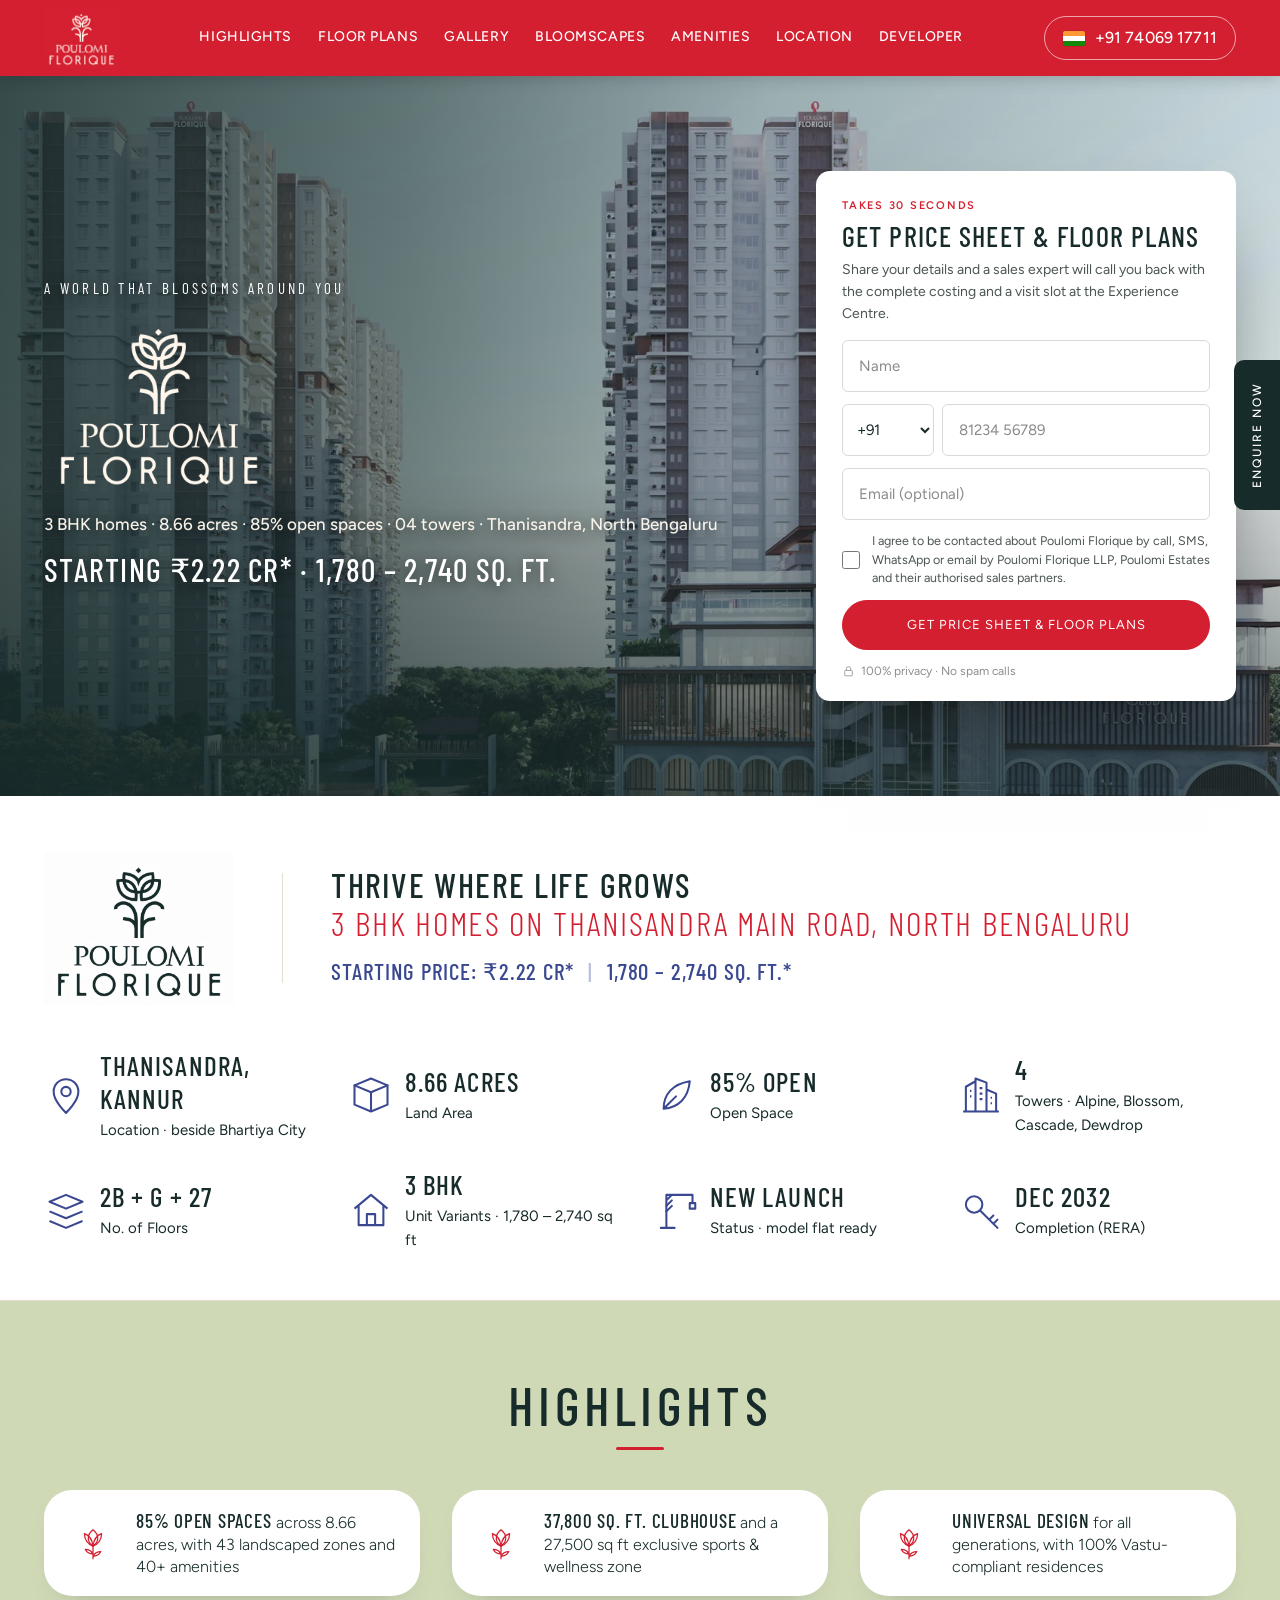
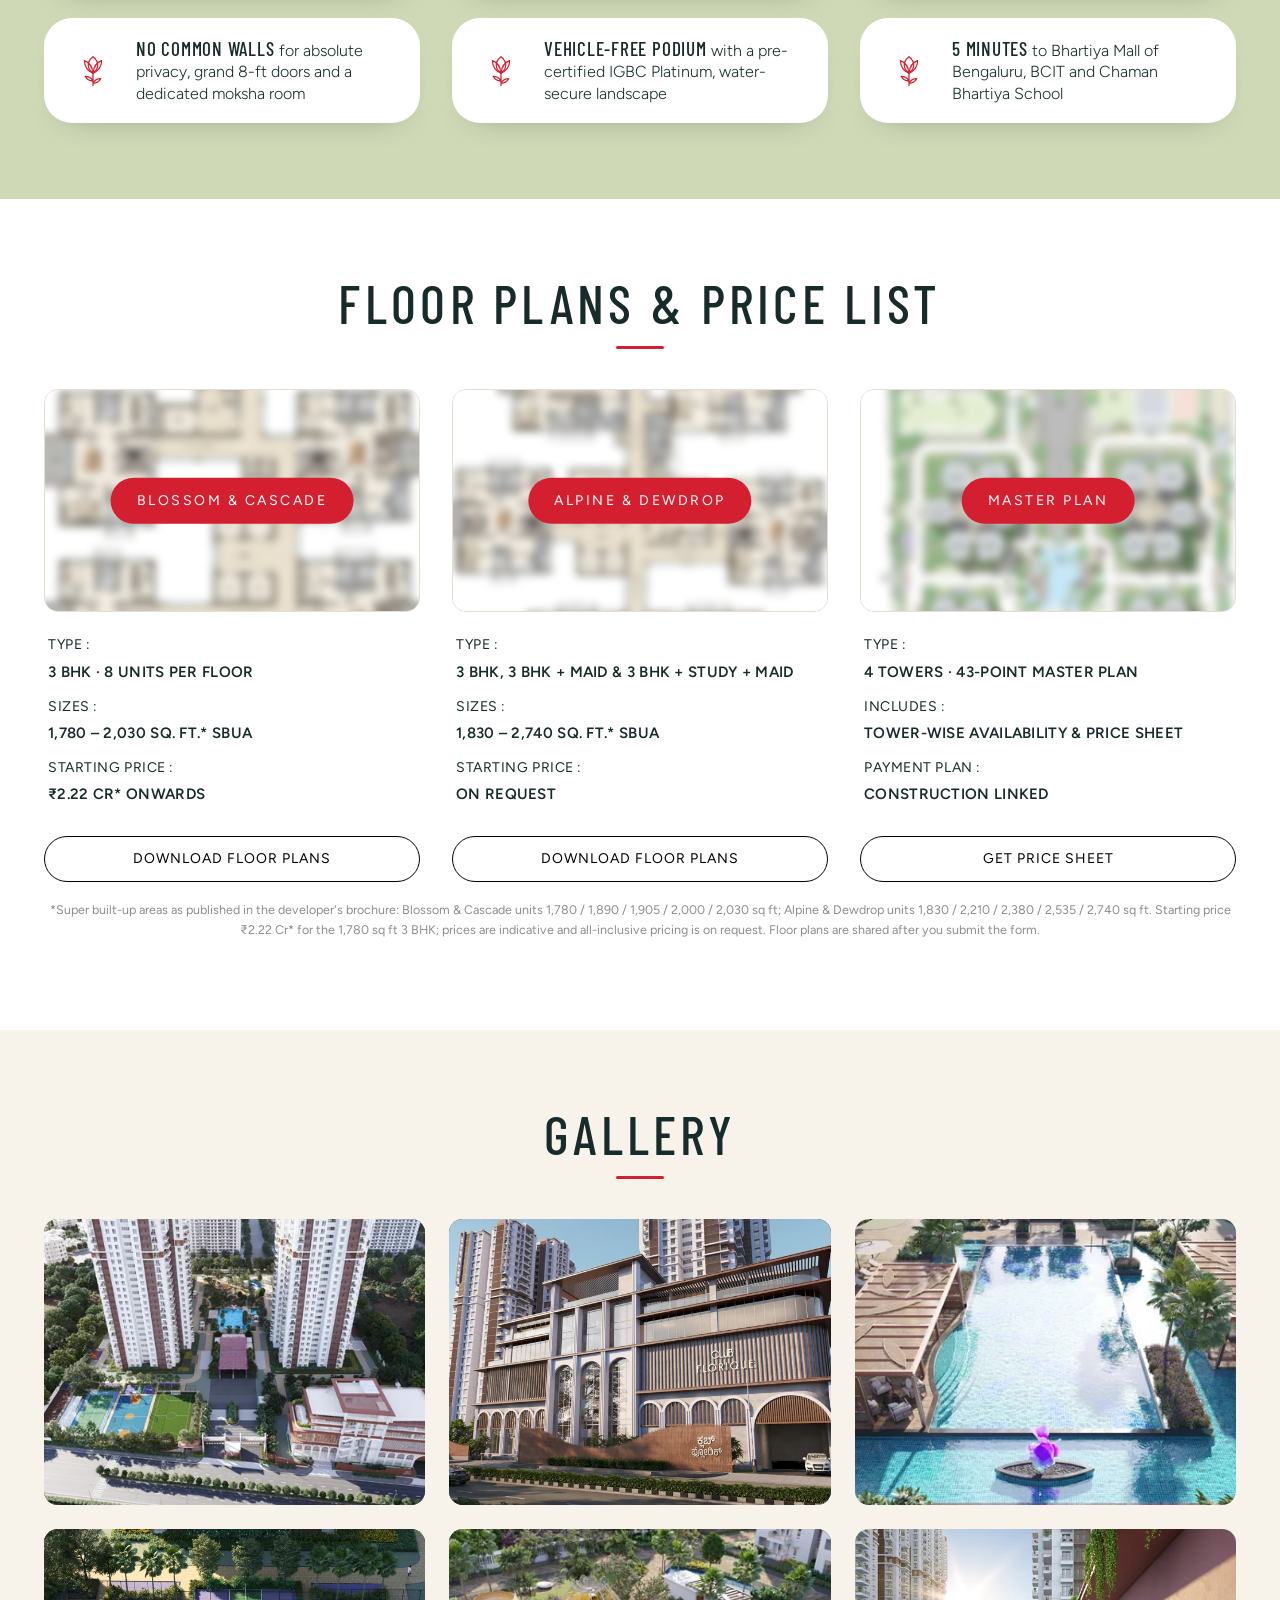
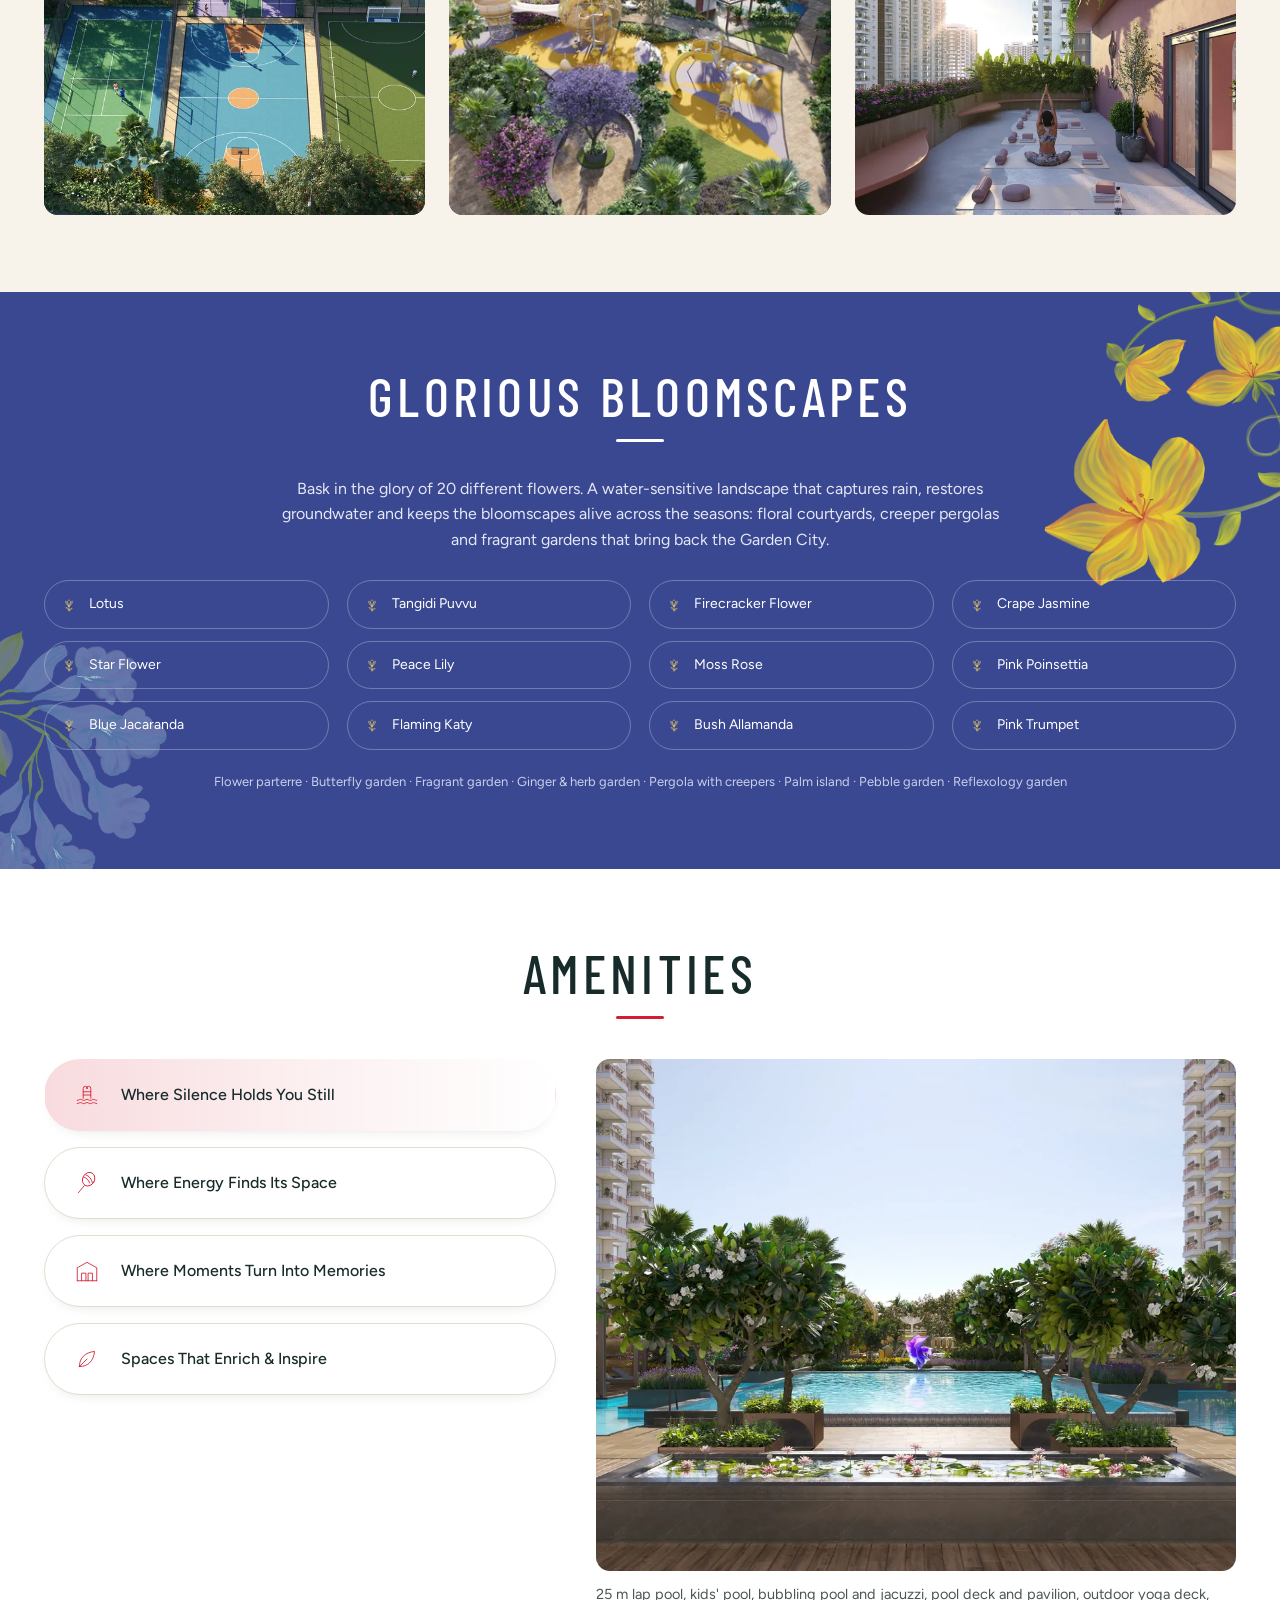
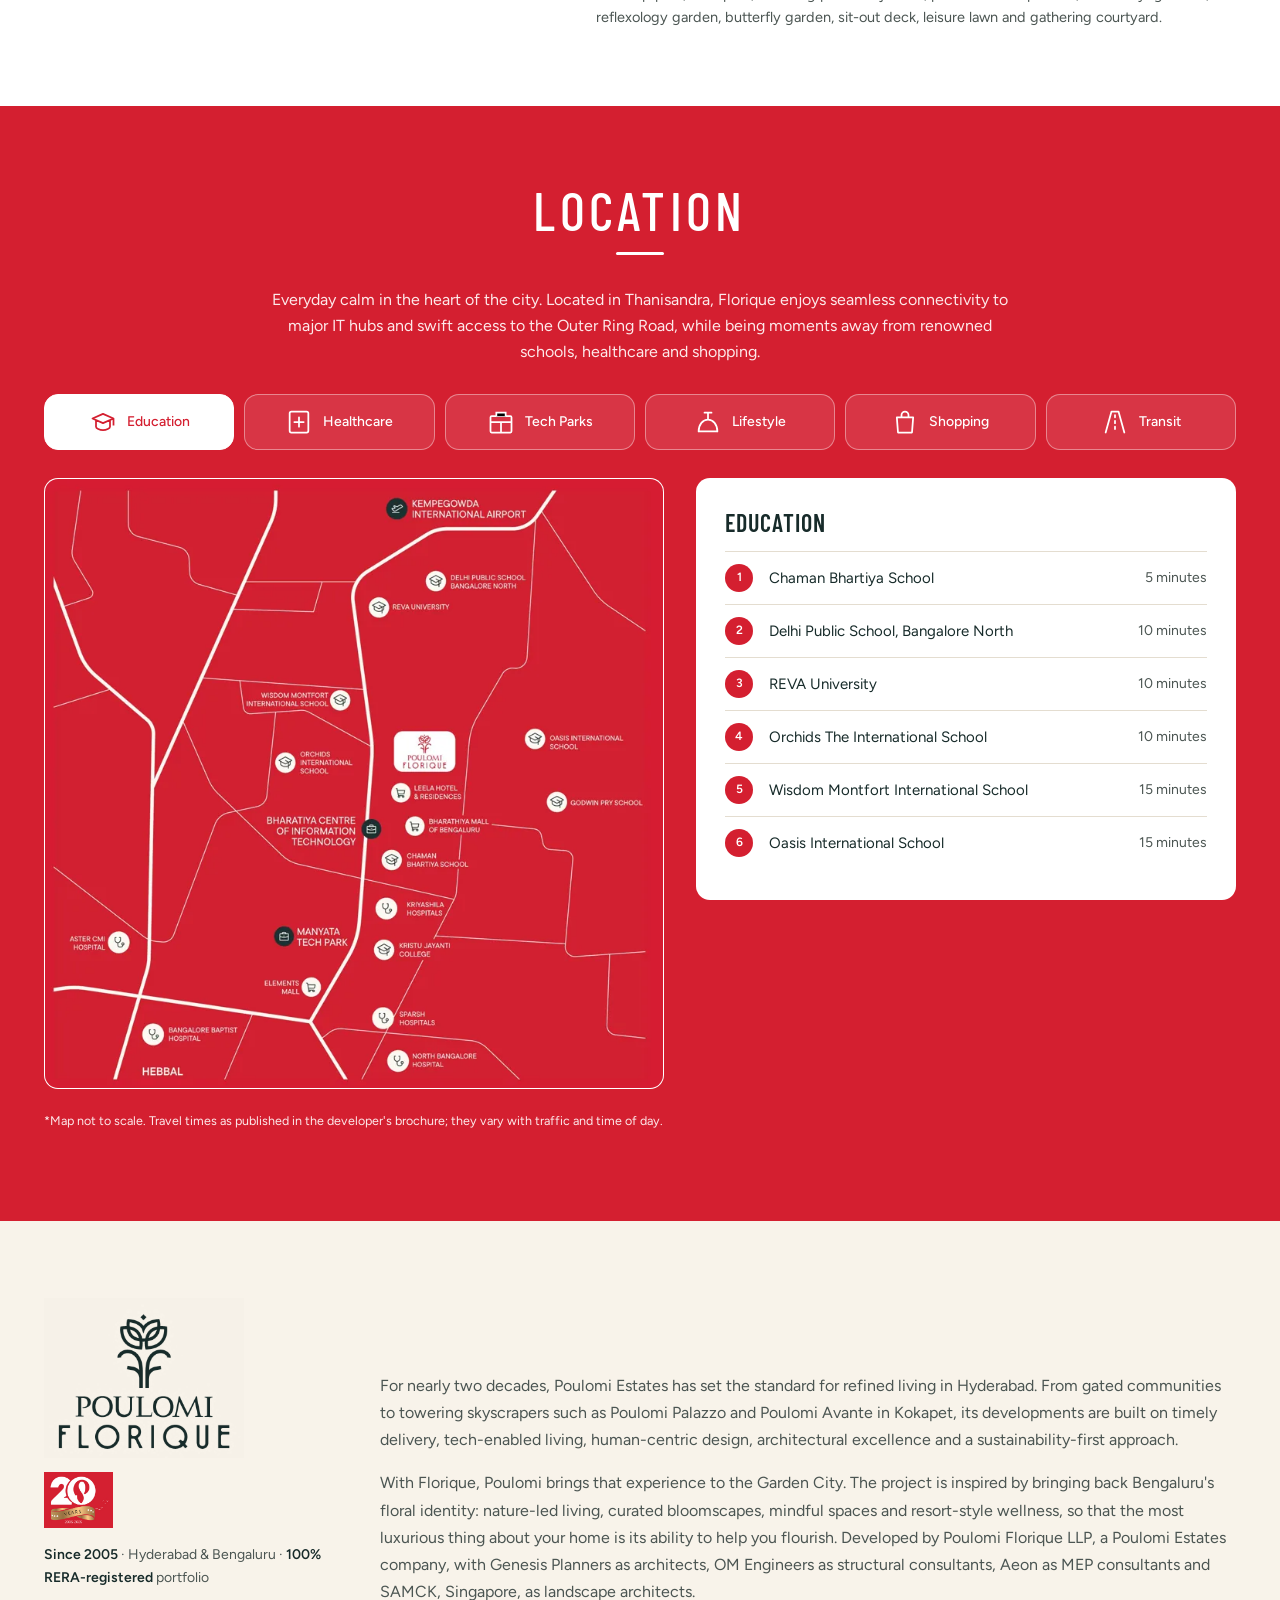
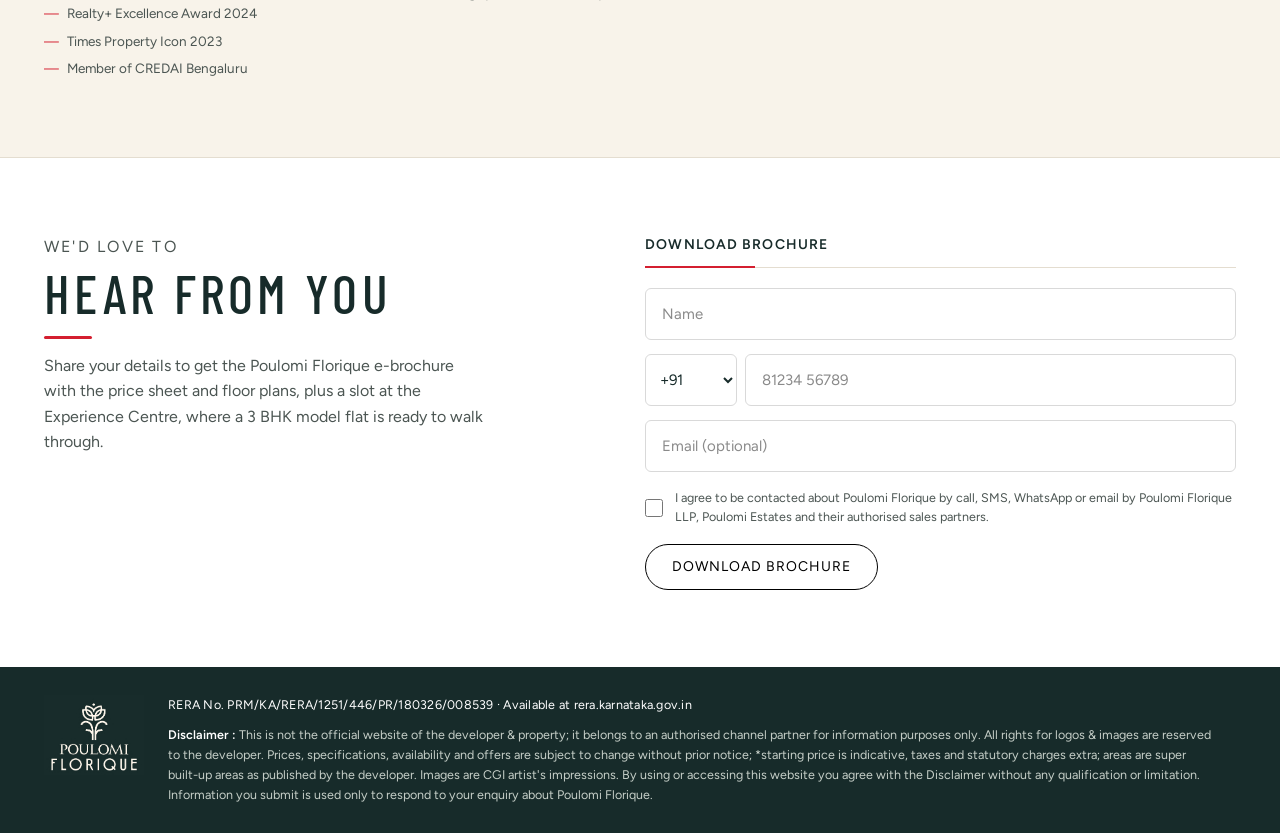
==== commit 99427aeb: "Change sales phone number to +91 74069 17711 Updated in config.js, the header pill, mobile call butt" ====
--- a/index.html
+++ b/index.html
@@ -91,9 +91,9 @@
       <a class="nav-cta js-open-enquiry" href="#contact" data-cta="nav_enquire" data-intent="general">Enquire</a>
     </nav>
     <div class="header-actions">
-      <a class="phone-pill js-phone" href="tel:+919119239119" data-cta="header_call" aria-label="Call sales on +91 91192 39119">
+      <a class="phone-pill js-phone" href="tel:+917406917711" data-cta="header_call" aria-label="Call sales on +91 74069 17711">
       <span class="flag" aria-hidden="true"><i></i><i></i><i></i></span>
-      <span>+91 <span class="js-phone-text">91192&nbsp;39119</span></span>
+      <span>+91 <span class="js-phone-text">74069&nbsp;17711</span></span>
       </a>
       <button class="menu-btn" type="button" aria-expanded="false" aria-controls="site-nav" aria-label="Open menu"><span></span><span></span><span></span></button>
     </div>
@@ -340,7 +340,7 @@
 
 <!-- Sticky action bar (phones) -->
 <nav class="action-bar" aria-label="Quick actions">
-  <a class="js-phone" href="tel:+919119239119" data-cta="sticky_call"><svg aria-hidden="true" width="18" height="18"><use href="#i-phone"/></svg>Call Now</a>
+  <a class="js-phone" href="tel:+917406917711" data-cta="sticky_call"><svg aria-hidden="true" width="18" height="18"><use href="#i-phone"/></svg>Call Now</a>
   <a class="js-whatsapp mb-wa" href="#" target="_blank" rel="noopener" data-cta="sticky_whatsapp" hidden><svg aria-hidden="true" width="18" height="18"><use href="#i-wa"/></svg>WhatsApp</a>
   <button class="js-open-enquiry" type="button" data-cta="sticky_brochure" data-intent="brochure">Download Brochure</button>
 </nav>
@@ -432,7 +432,7 @@
   </form>
 </template>
 
-<noscript><p class="noscript">Enquiry form needs JavaScript. Call the sales team on +91 91192&nbsp;39119.</p></noscript>
+<noscript><p class="noscript">Enquiry form needs JavaScript. Call the sales team on +91 74069&nbsp;17711.</p></noscript>
 
 <script src="assets/js/editor.js" defer></script>
 <script src="assets/js/main.js" defer></script>
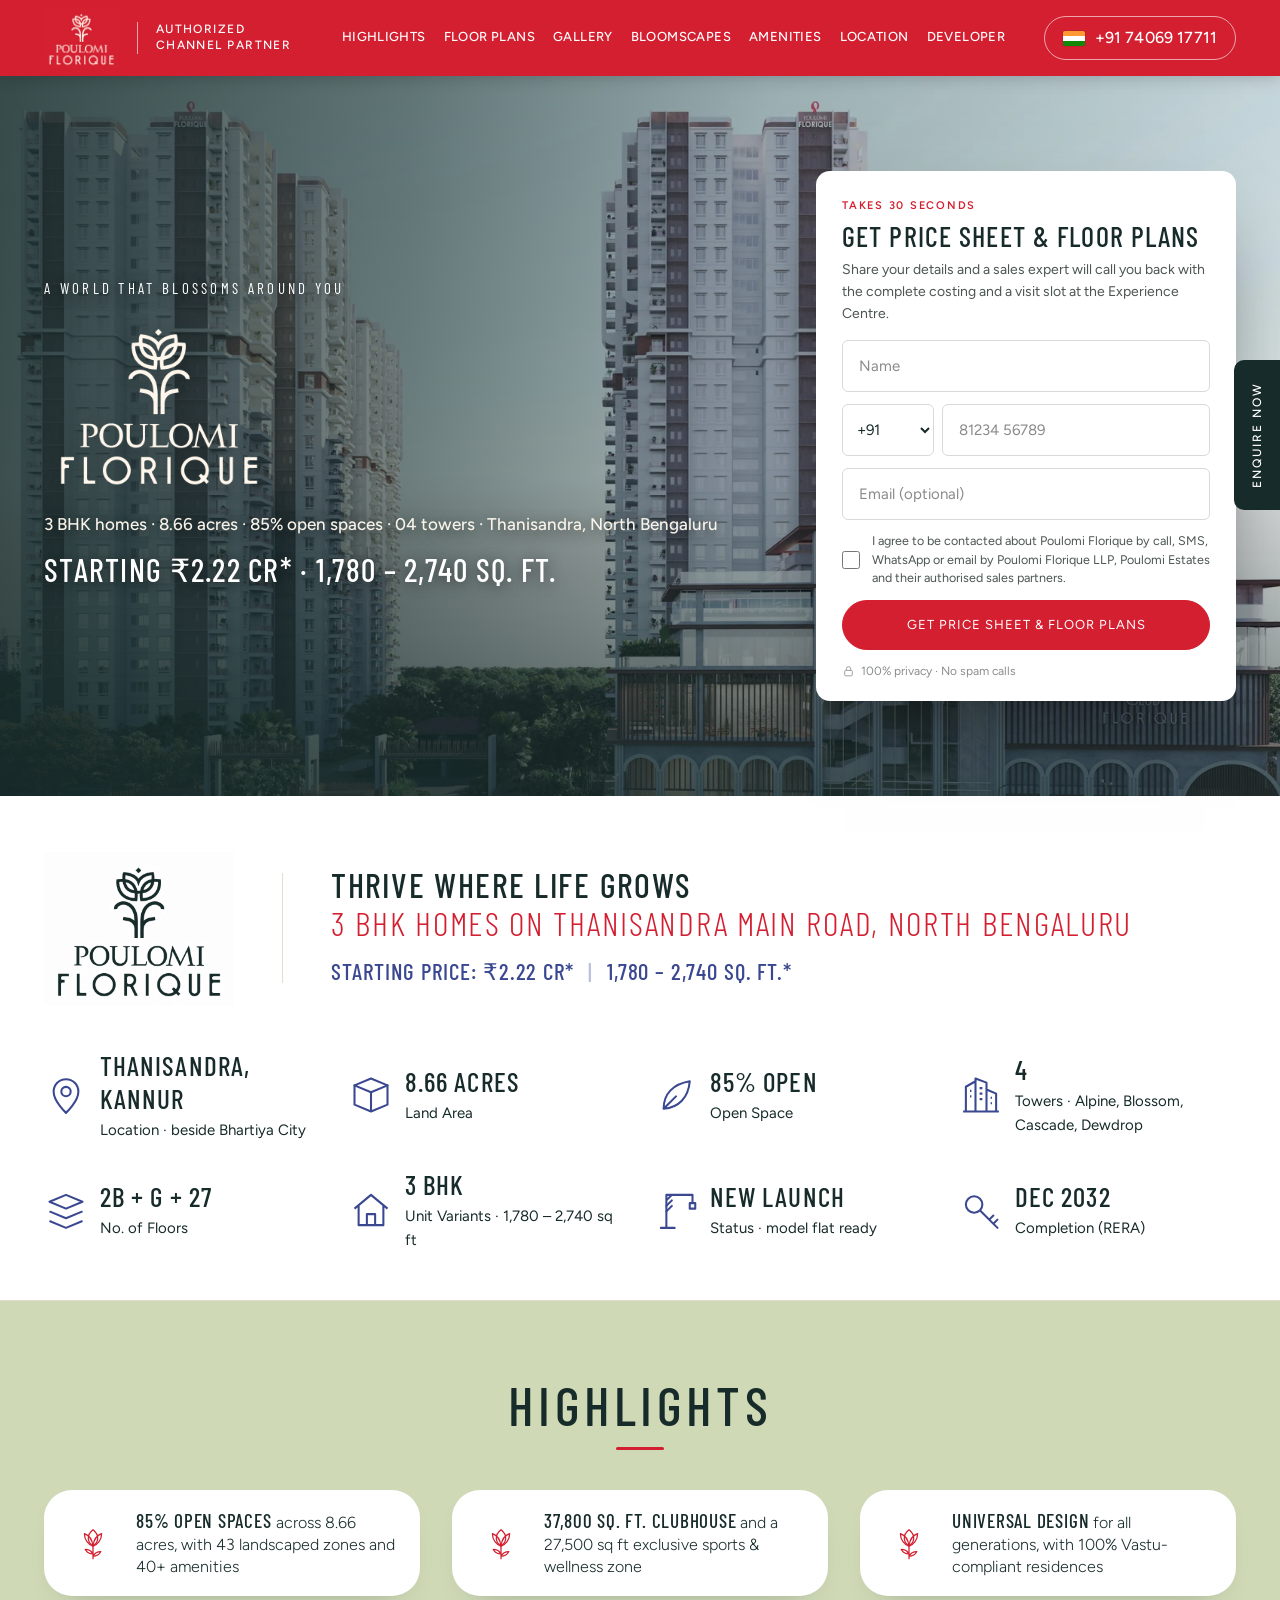
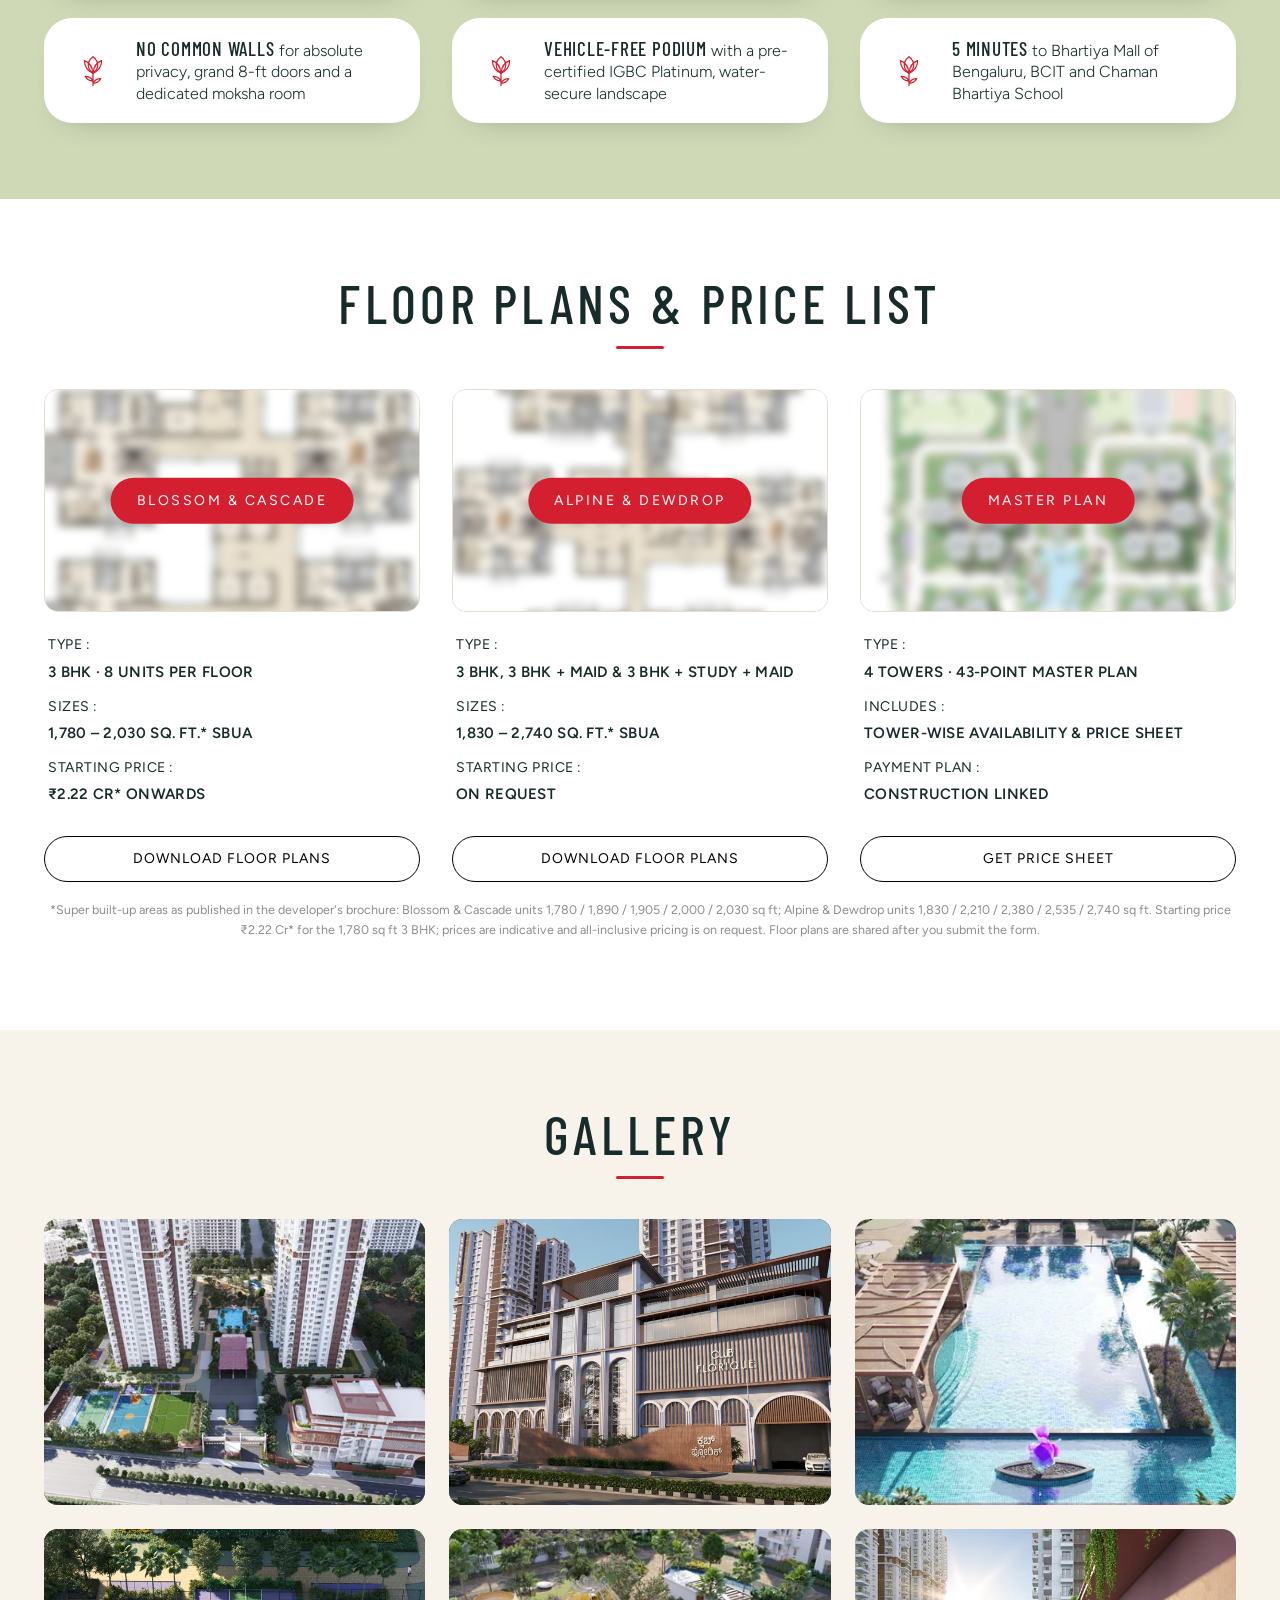
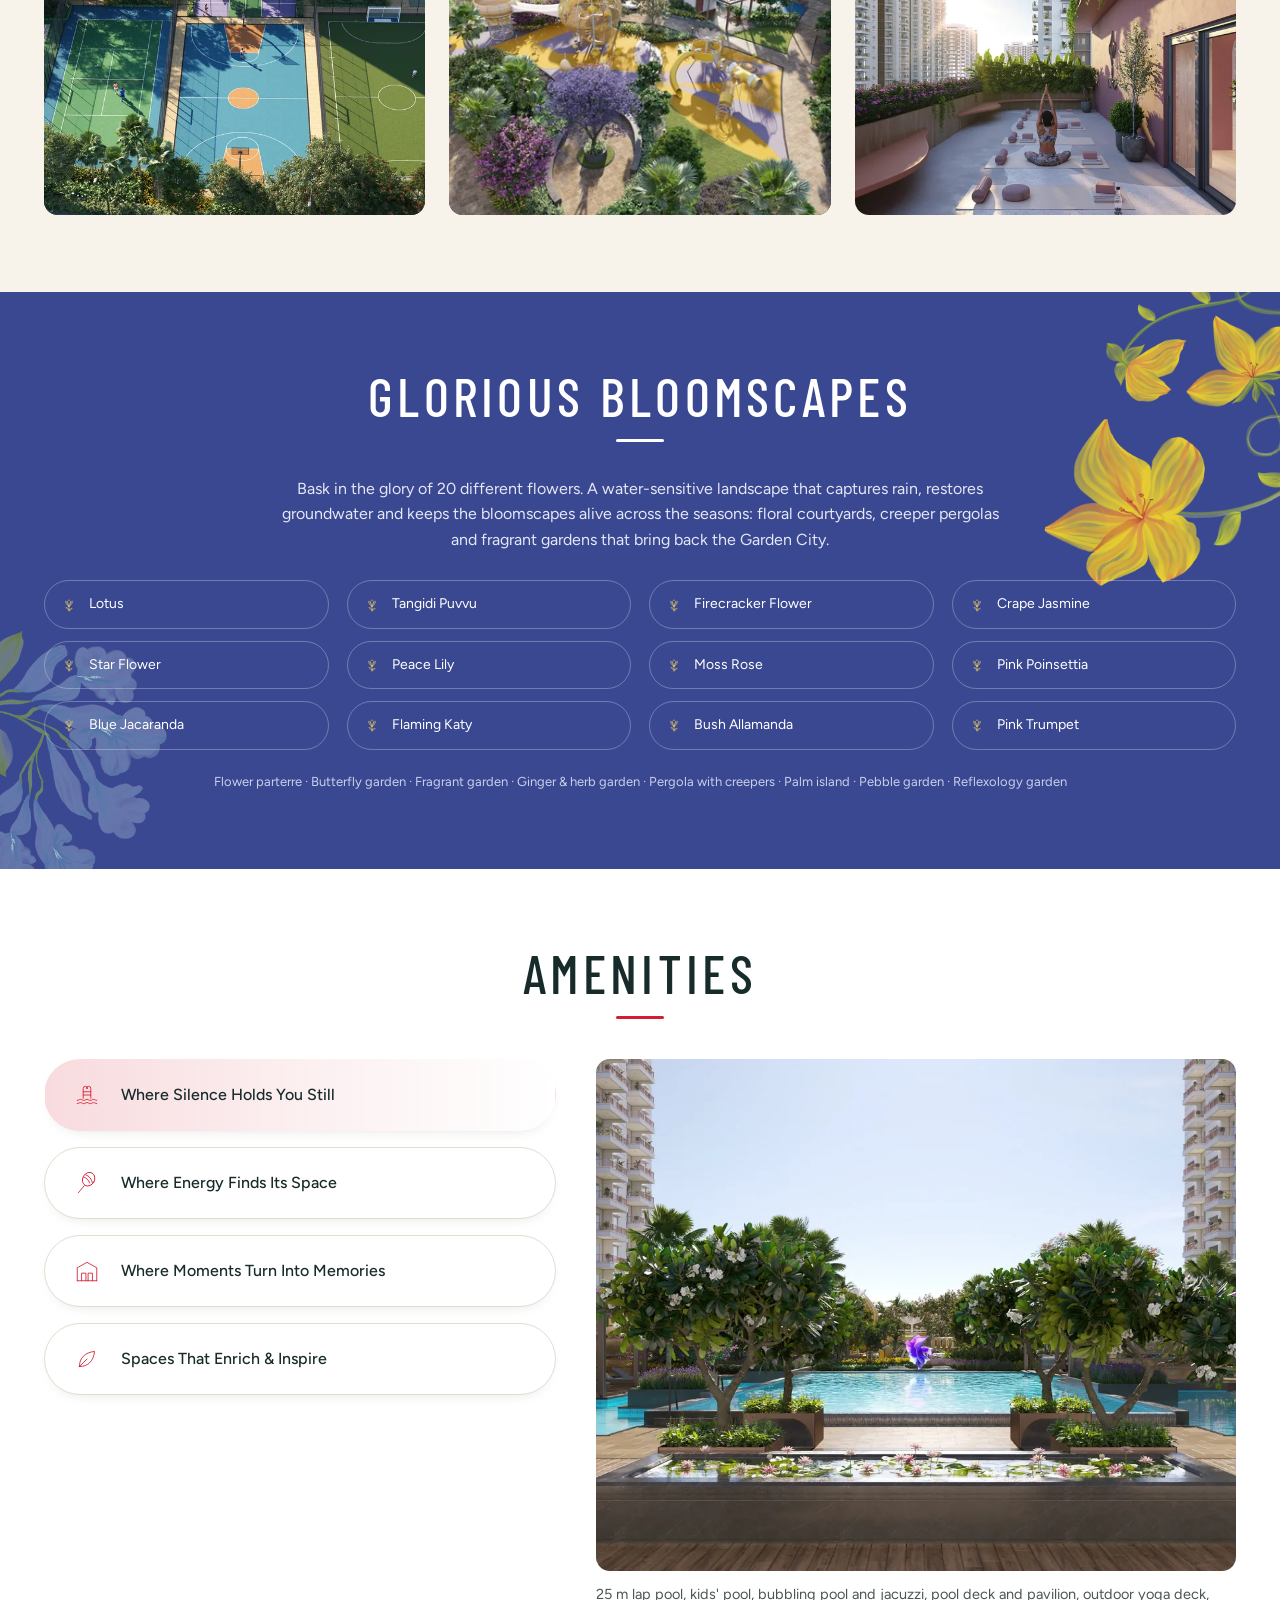
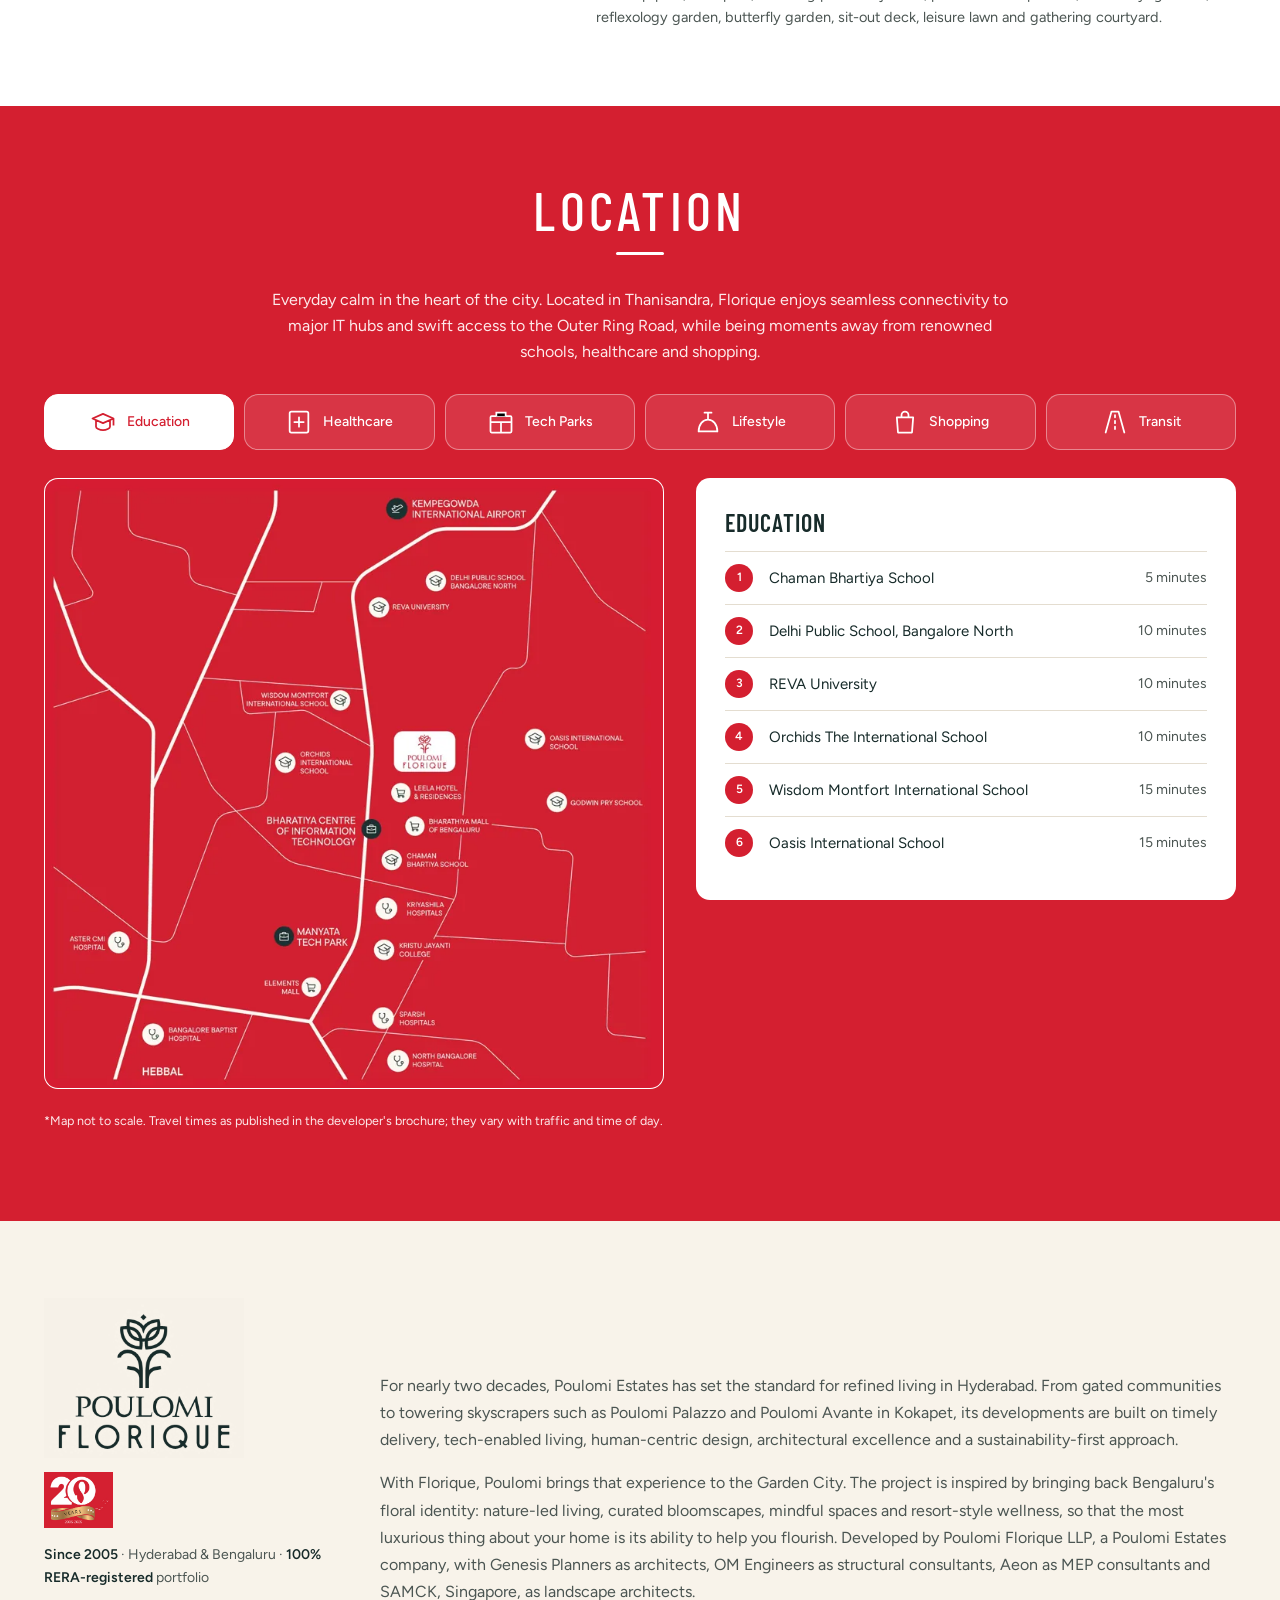
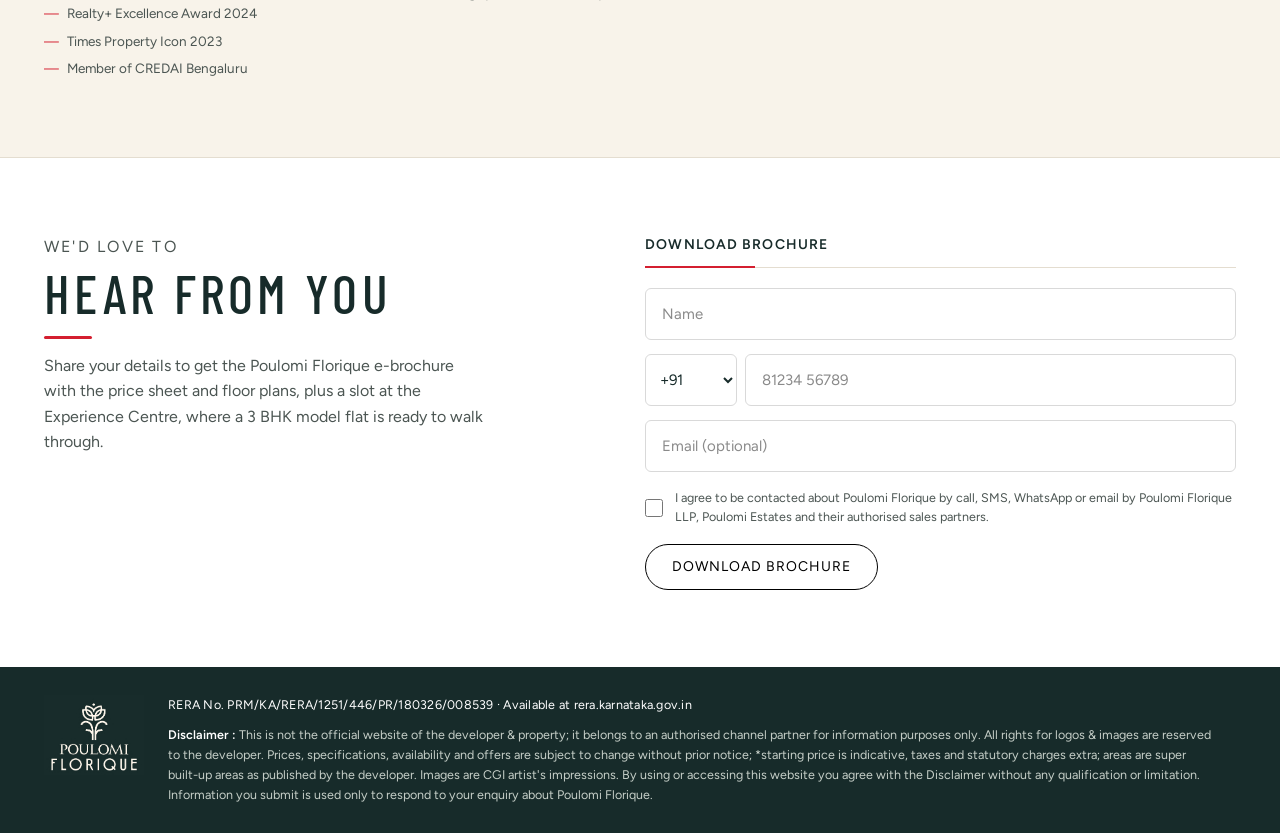
==== commit 79461240: "Add Authorized Channel Partner badge beside the header logo Two-line badge separated from the logo b" ====
--- a/index.html
+++ b/index.html
@@ -77,9 +77,12 @@
 <!-- ============ HEADER ============ -->
 <header class="site-header" id="top">
   <div class="wrap header-inner">
+    <div class="brand-group">
     <a class="brand" href="#top" aria-label="Poulomi Florique, back to top">
       <img src="assets/img/logo-cream.png" width="1220" height="980" alt="Poulomi Florique">
     </a>
+    <span class="cp-badge">Authorized<br>Channel Partner</span>
+    </div>
     <nav class="site-nav" id="site-nav" aria-label="Page sections">
       <a href="#highlights">Highlights</a>
       <a href="#pricing">Floor Plans</a>
@@ -93,7 +96,7 @@
     <div class="header-actions">
       <a class="phone-pill js-phone" href="tel:+917406917711" data-cta="header_call" aria-label="Call sales on +91 74069 17711">
       <span class="flag" aria-hidden="true"><i></i><i></i><i></i></span>
-      <span>+91 <span class="js-phone-text">74069&nbsp;17711</span></span>
+      <span><span class="cc">+91 </span><span class="js-phone-text">74069&nbsp;17711</span></span>
       </a>
       <button class="menu-btn" type="button" aria-expanded="false" aria-controls="site-nav" aria-label="Open menu"><span></span><span></span><span></span></button>
     </div>
--- a/assets/css/styles.css
+++ b/assets/css/styles.css
@@ -539,7 +539,7 @@
 .menu-btn[aria-expanded="true"] span:nth-child(1) { transform: translateY(7px) rotate(45deg); }
 .menu-btn[aria-expanded="true"] span:nth-child(2) { opacity: 0; }
 .menu-btn[aria-expanded="true"] span:nth-child(3) { transform: translateY(-7px) rotate(-45deg); }
-@media (max-width: 1099px) {
+@media (max-width: 1279px) {
   .site-header { position: sticky; }
   .site-nav { position: absolute; left: 0; right: 0; top: 100%; background: var(--beige); border-top: 1px solid rgba(255,255,255,.2); padding: 8px var(--gutter) 18px; flex-direction: column; box-shadow: 0 16px 30px -16px rgba(0,0,0,.5); }
   html.menu-open .site-nav { display: flex; }
@@ -549,10 +549,39 @@
   .phone-pill { padding: 0 12px; font-size: 14px; }
   .phone-pill .flag { display: none; }
 }
-@media (min-width: 1100px) {
-  .site-nav { display: flex; gap: 26px; align-items: center; }
+@media (min-width: 1280px) {
+  .site-nav { display: flex; gap: 22px; align-items: center; }
   .menu-btn { display: none; }
 }
 
 /* sticky bar: longer label fits on small phones */
 @media (max-width: 380px) { .action-bar > * { font-size: 12px; letter-spacing: .5px; } }
+
+/* ---------- thank-you page: centred layout ---------- */
+.ty > .wrap { display: flex; justify-content: center; }
+.ty-card { margin: 0 auto; }
+.ty-card .display { font-size: clamp(30px, 4vw, 46px); text-wrap: balance; }
+.ty-card .display::after { margin-left: auto; margin-right: auto; }
+.ty-steps { margin-left: auto; margin-right: auto; }
+.ty-plans { text-align: center; }
+.ty-grid figure { display: flex; flex-direction: column; }
+.ty-grid button { aspect-ratio: 4 / 5; display: grid; place-items: center; padding: 10px; }
+.ty-grid button img { width: 100%; height: 100%; object-fit: contain; }
+.ty-grid figcaption { flex: 1; text-align: center; }
+
+/* ---------- authorized channel partner badge beside the logo ---------- */
+.brand-group { display: flex; align-items: center; gap: 14px; min-width: 0; }
+.cp-badge { display: block; padding-left: 14px; border-left: 1px solid rgba(255,255,255,.6); color: #fff; font-size: 11px; font-weight: 500; line-height: 1.3; letter-spacing: .12em; text-transform: uppercase; white-space: nowrap; }
+@media (min-width: 900px) { .brand-group { gap: 18px; } .cp-badge { padding-left: 18px; font-size: 12px; } }
+@media (max-width: 480px) { .brand-group { gap: 10px; } .cp-badge { padding-left: 10px; font-size: 9px; letter-spacing: .08em; } }
+
+.site-nav a, .phone-pill { white-space: nowrap; }
+@media (min-width: 1280px) and (max-width: 1439px) { .site-nav { gap: 16px; } .site-nav a { font-size: 13px; } }
+@media (max-width: 480px) {
+  .phone-pill { font-size: 12.5px; padding: 0 10px; min-height: 40px; }
+  .phone-pill .cc { display: none; }
+  .header-actions { gap: 6px; }
+  .menu-btn { width: 40px; height: 40px; }
+}
+.brand-group { flex-shrink: 0; }
+@media (min-width: 1280px) and (max-width: 1599px) { .site-nav { gap: 18px; } .site-nav a { font-size: 13px; letter-spacing: .03em; } .brand-group { margin-right: 12px; } }
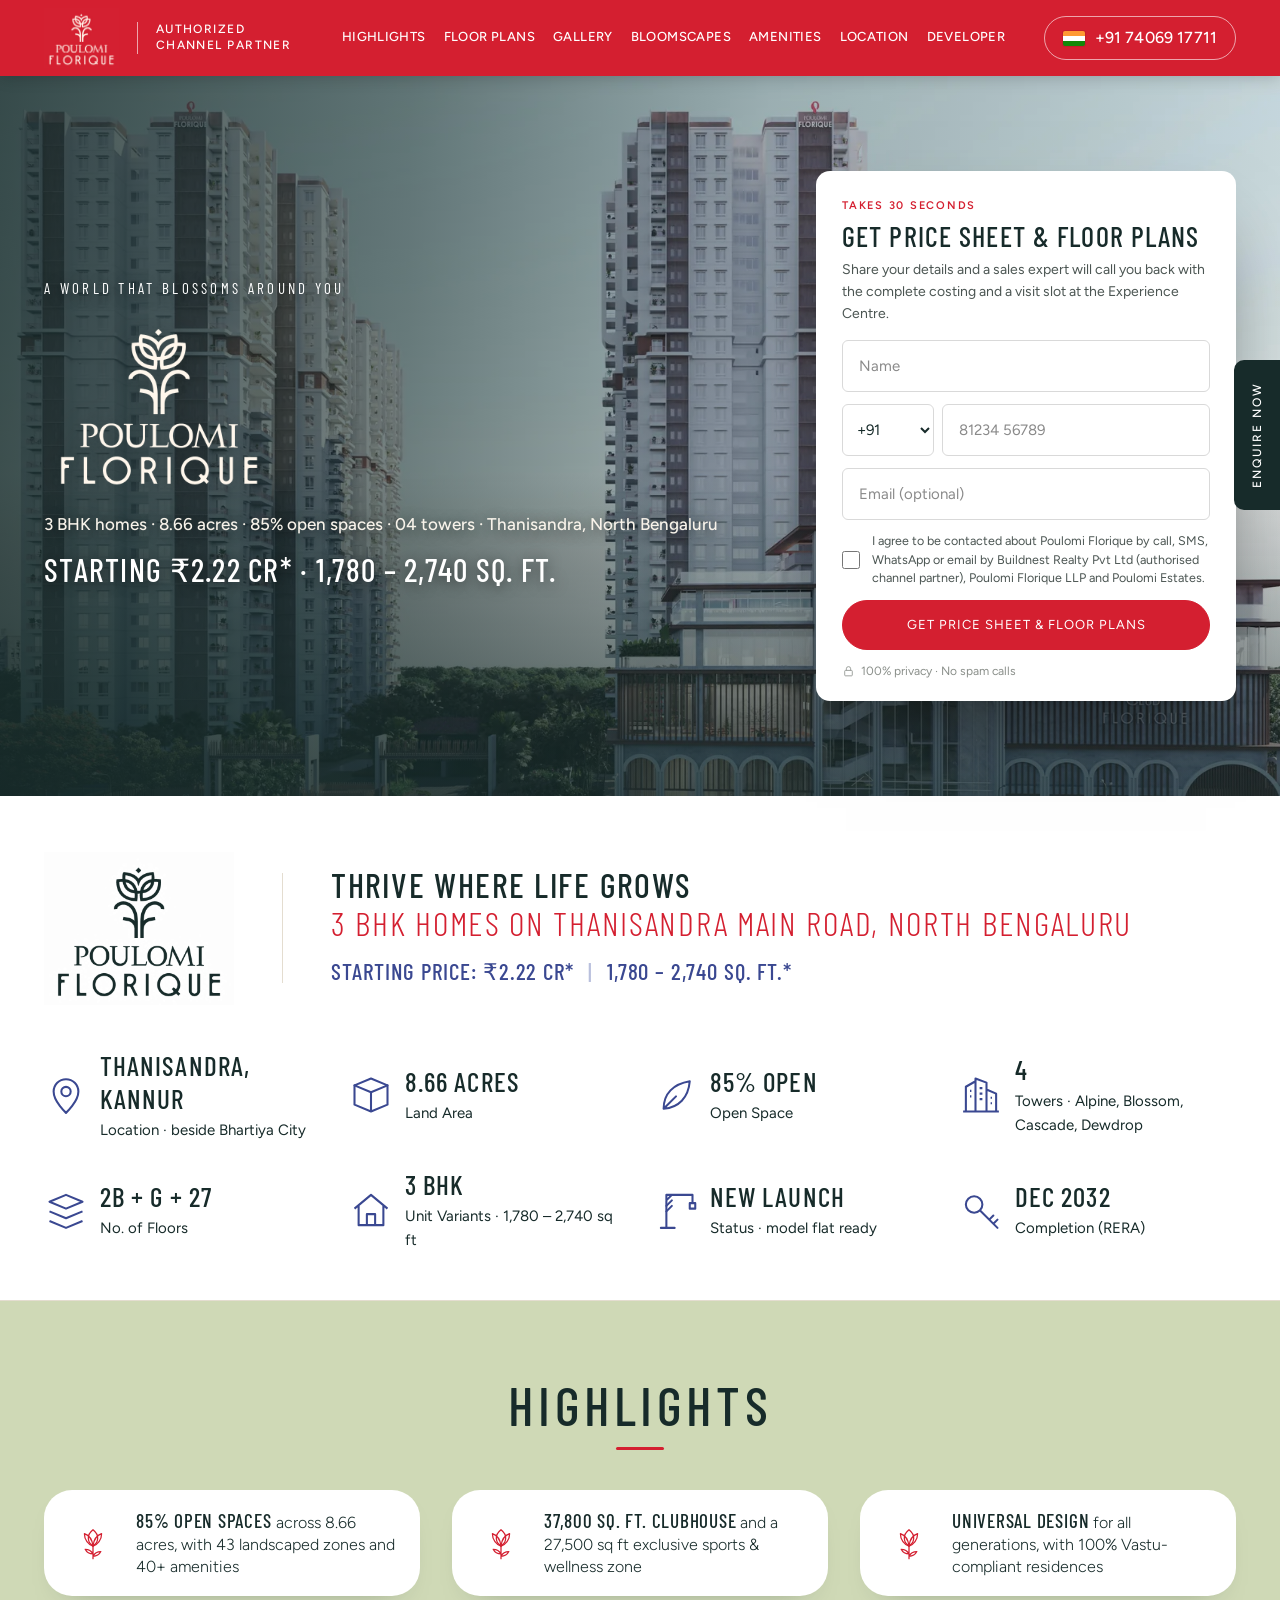
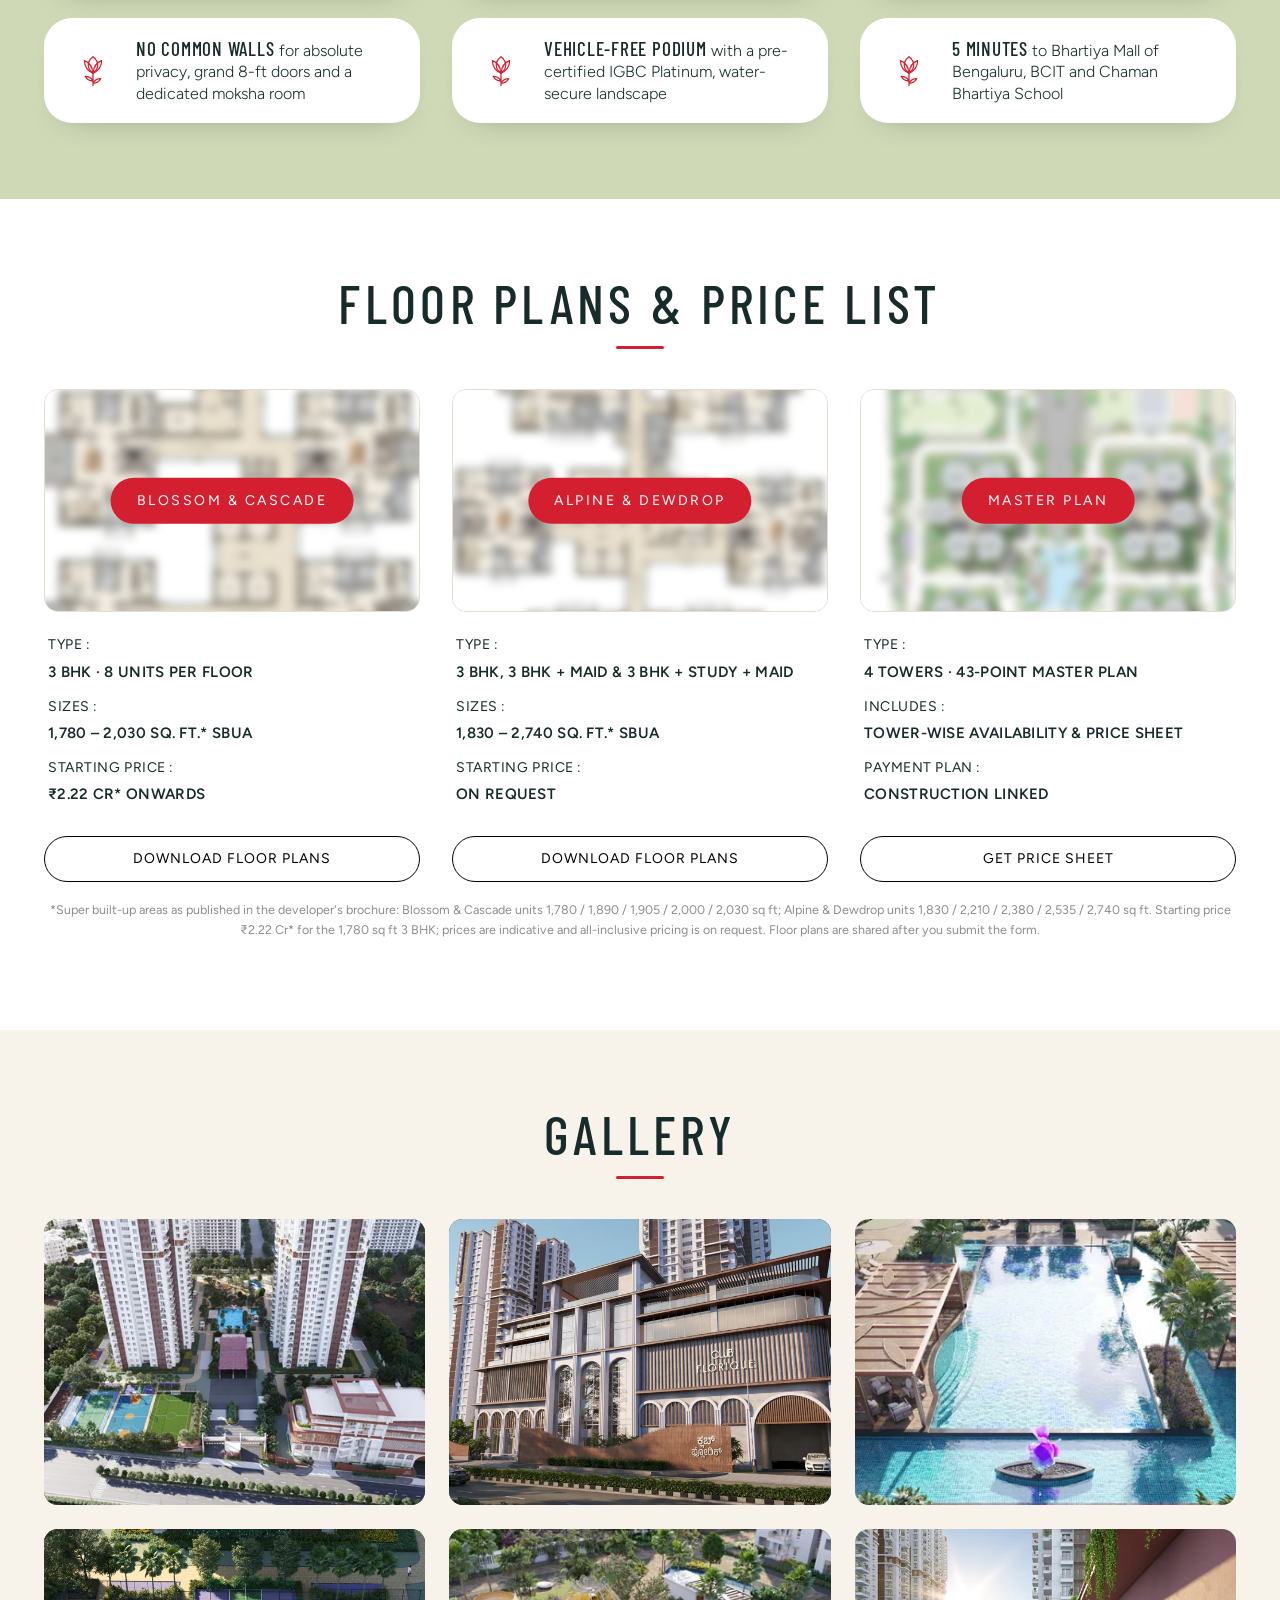
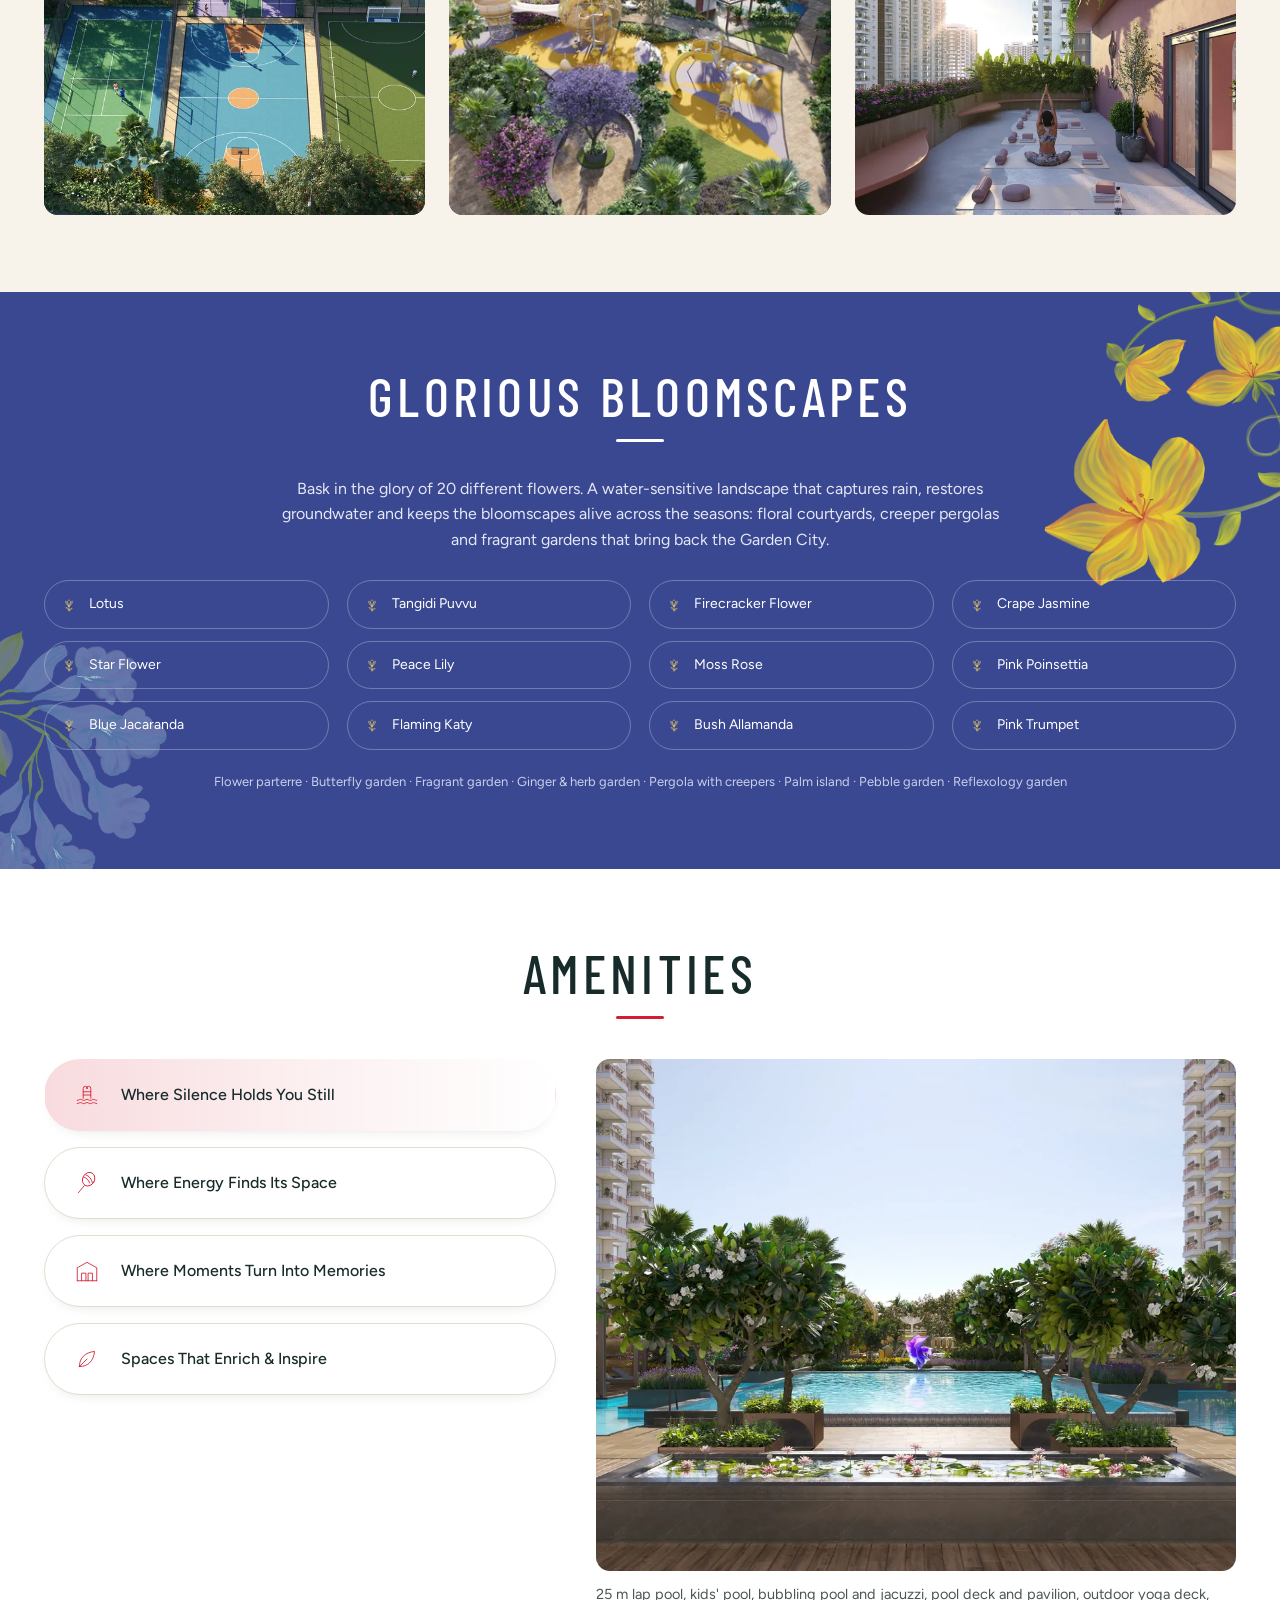
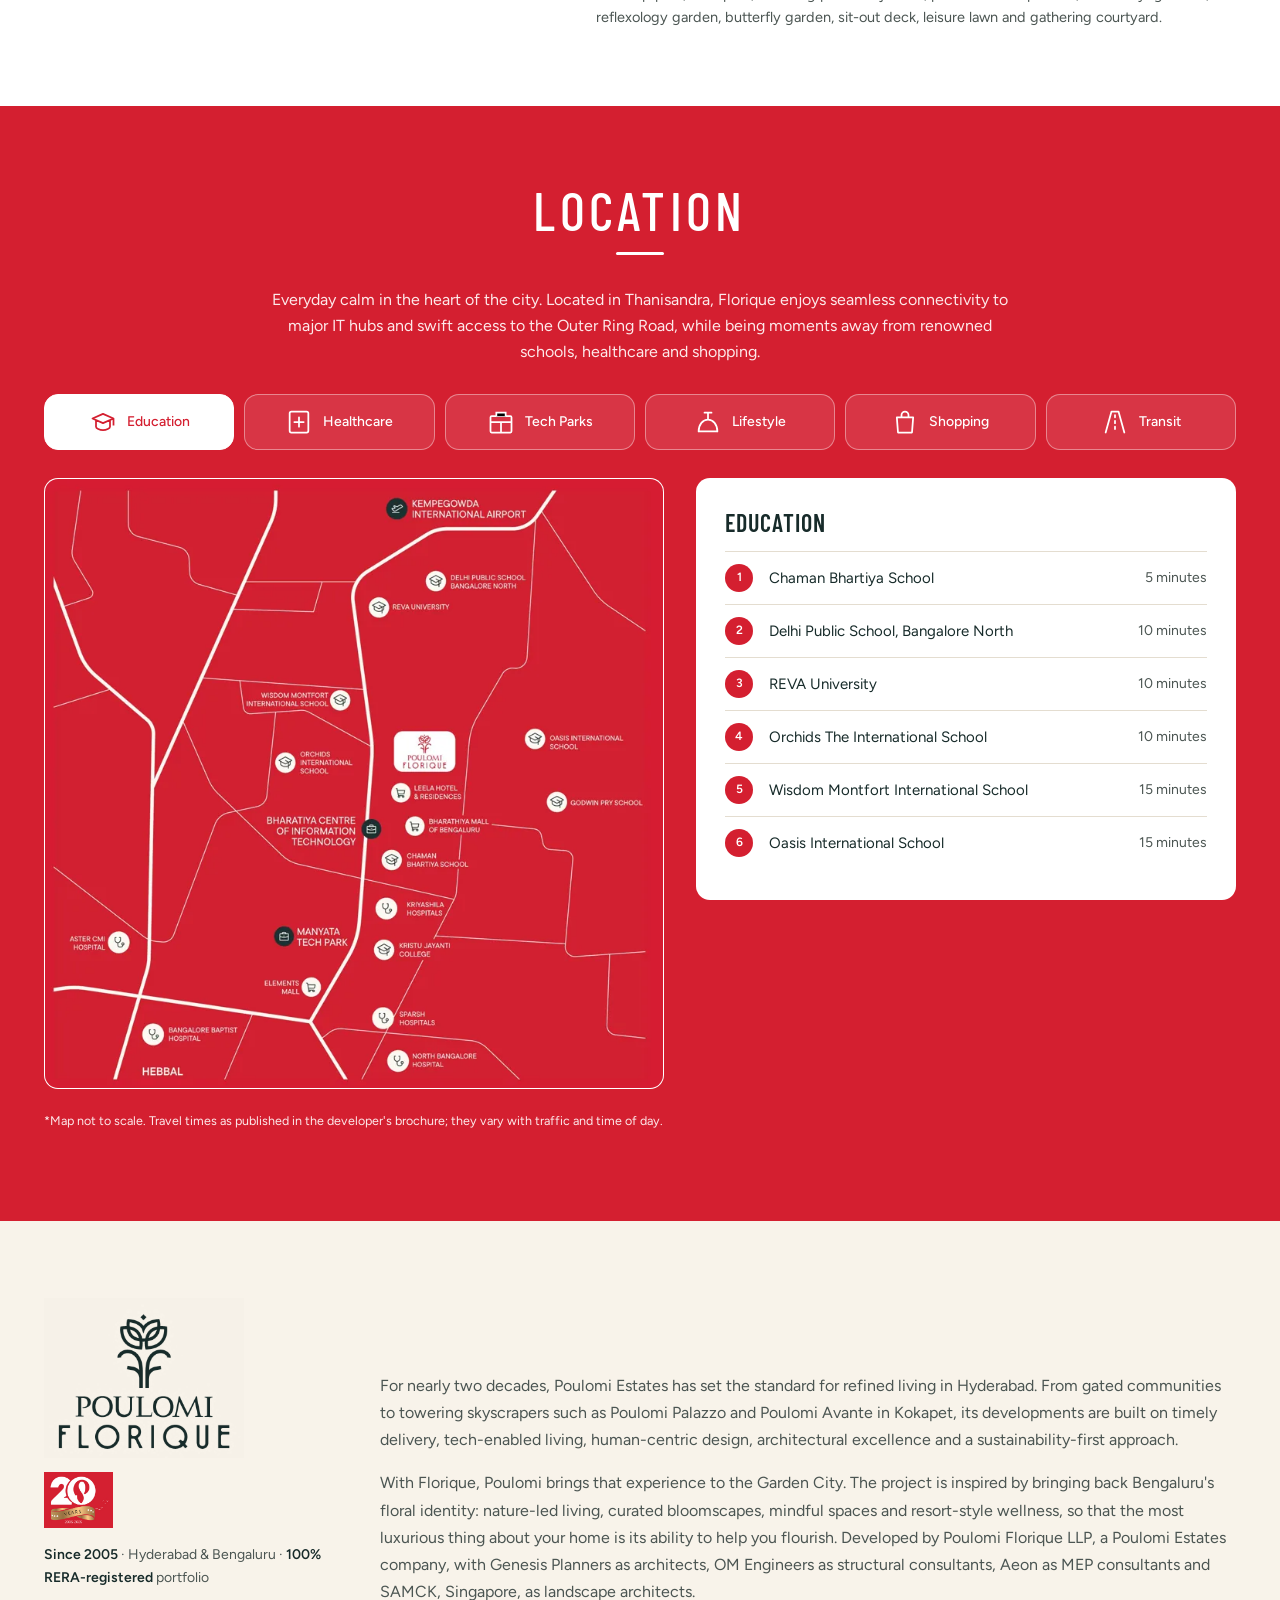
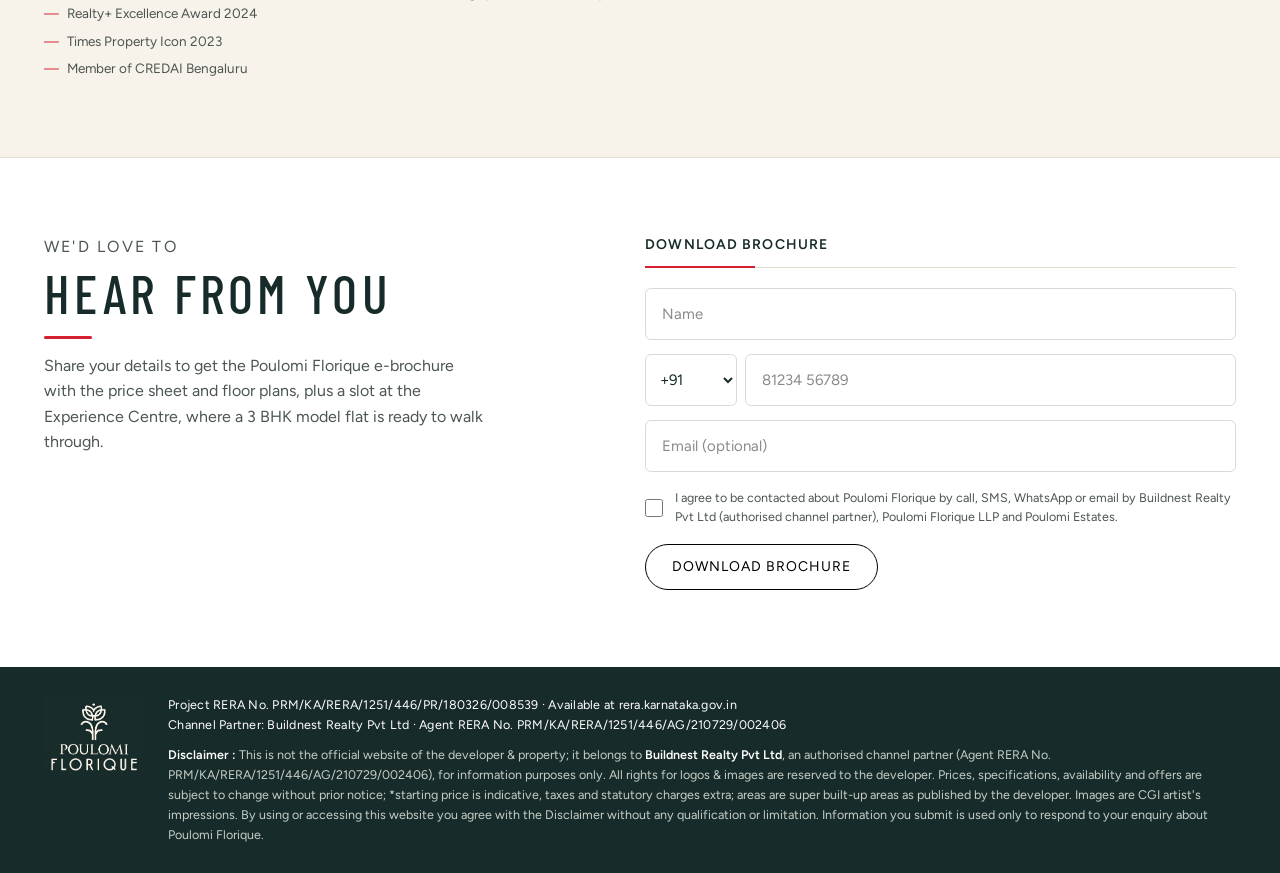
==== commit 2355630e: "Name Buildnest Realty Pvt Ltd as the channel partner Disclaimer and footer now state the site belong" ====
--- a/index.html
+++ b/index.html
@@ -329,8 +329,8 @@
   <div class="wrap foot-grid">
     <img class="foot-mark" src="assets/img/logo-cream.png" width="1220" height="980" alt="Poulomi Florique" loading="lazy" decoding="async">
     <div class="foot-text">
-      <p class="foot-rera">RERA No. PRM/KA/RERA/1251/446/PR/180326/008539 · Available at rera.karnataka.gov.in<span class="js-agent-rera"></span></p>
-      <p class="disclaimer"><strong>Disclaimer :</strong> This is not the official website of the developer &amp; property; it belongs to an authorised channel partner for information purposes only. All rights for logos &amp; images are reserved to the developer. Prices, specifications, availability and offers are subject to change without prior notice; *starting price is indicative, taxes and statutory charges extra; areas are super built-up areas as published by the developer. Images are CGI artist's impressions. By using or accessing this website you agree with the Disclaimer without any qualification or limitation. Information you submit is used only to respond to your enquiry about Poulomi Florique. <span class="js-privacy-link"></span></p>
+      <p class="foot-rera">Project RERA No. PRM/KA/RERA/1251/446/PR/180326/008539 · Available at rera.karnataka.gov.in<br>Channel Partner: Buildnest Realty Pvt Ltd · Agent RERA No. PRM/KA/RERA/1251/446/AG/210729/002406</p>
+      <p class="disclaimer"><strong>Disclaimer :</strong> This is not the official website of the developer &amp; property; it belongs to <strong>Buildnest Realty Pvt Ltd</strong>, an authorised channel partner (Agent RERA No. PRM/KA/RERA/1251/446/AG/210729/002406), for information purposes only. All rights for logos &amp; images are reserved to the developer. Prices, specifications, availability and offers are subject to change without prior notice; *starting price is indicative, taxes and statutory charges extra; areas are super built-up areas as published by the developer. Images are CGI artist's impressions. By using or accessing this website you agree with the Disclaimer without any qualification or limitation. Information you submit is used only to respond to your enquiry about Poulomi Florique. <span class="js-privacy-link"></span></p>
     </div>
   </div>
 </footer>
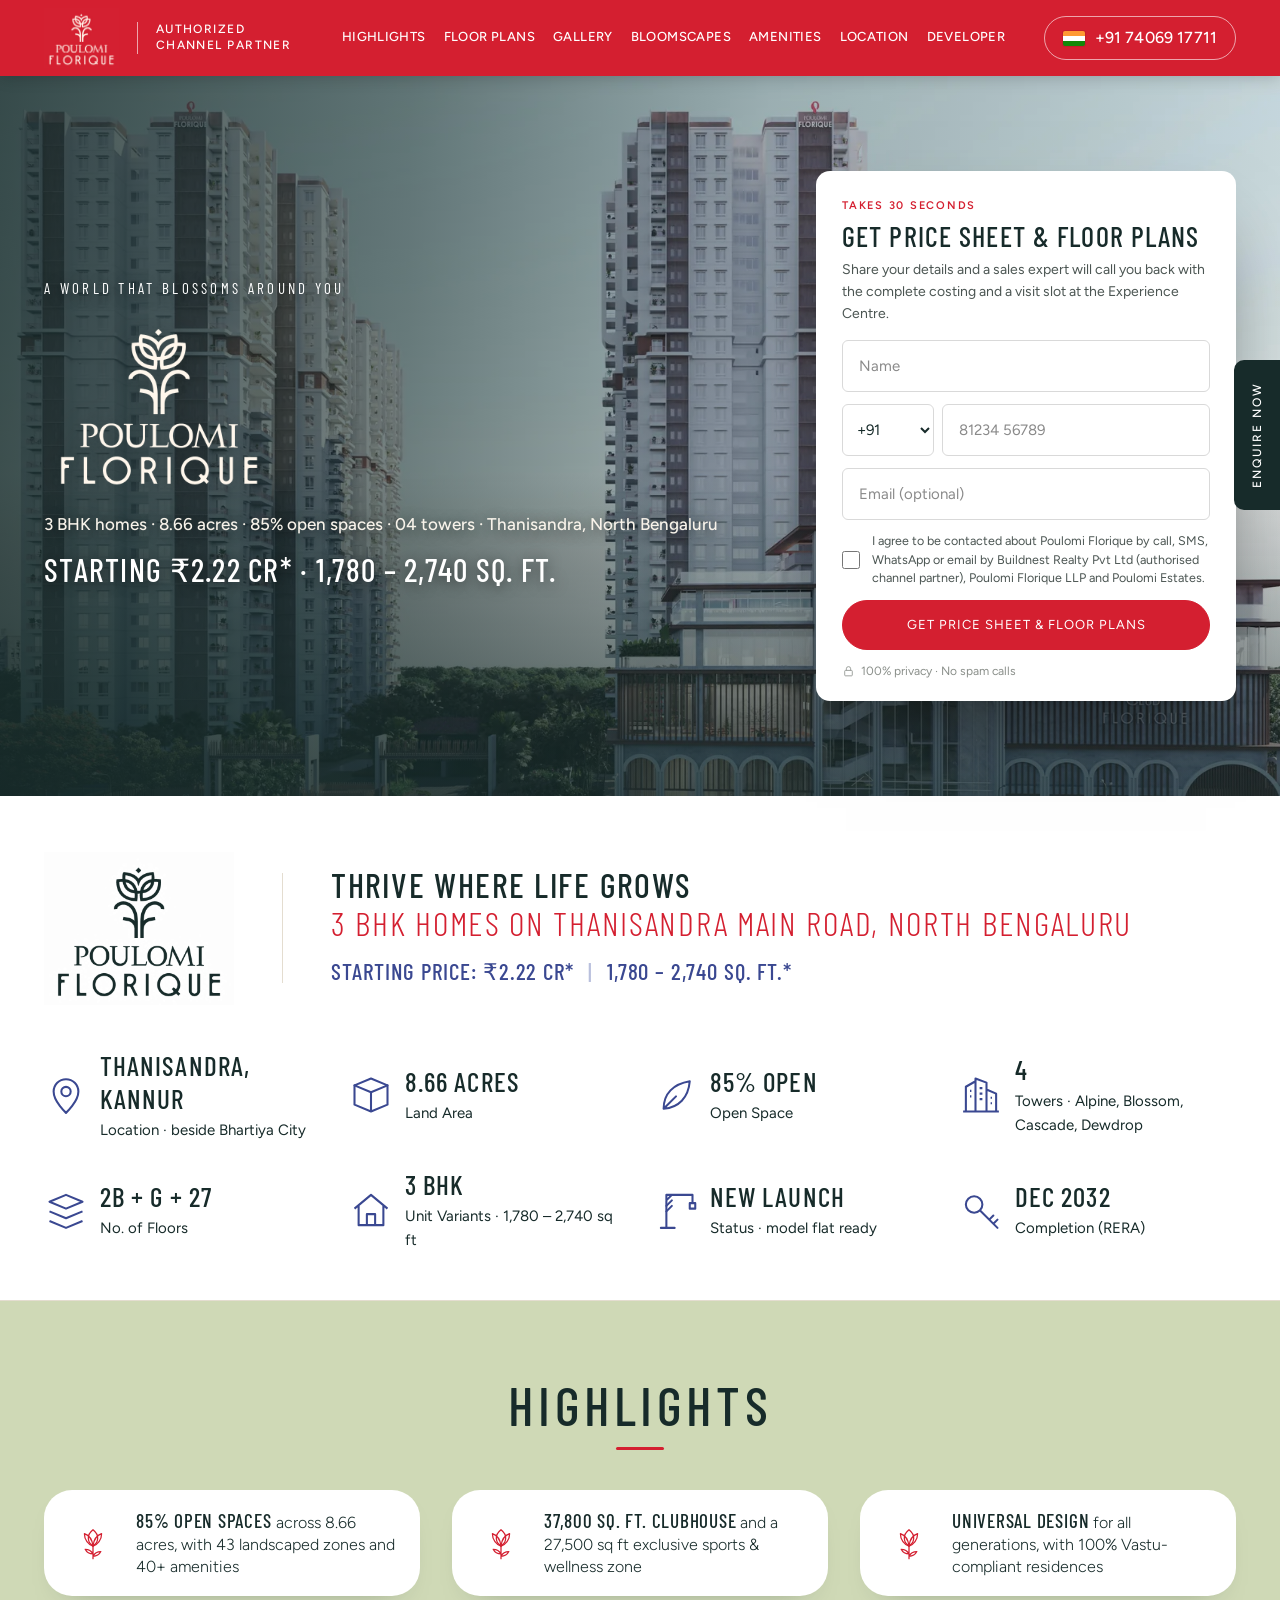
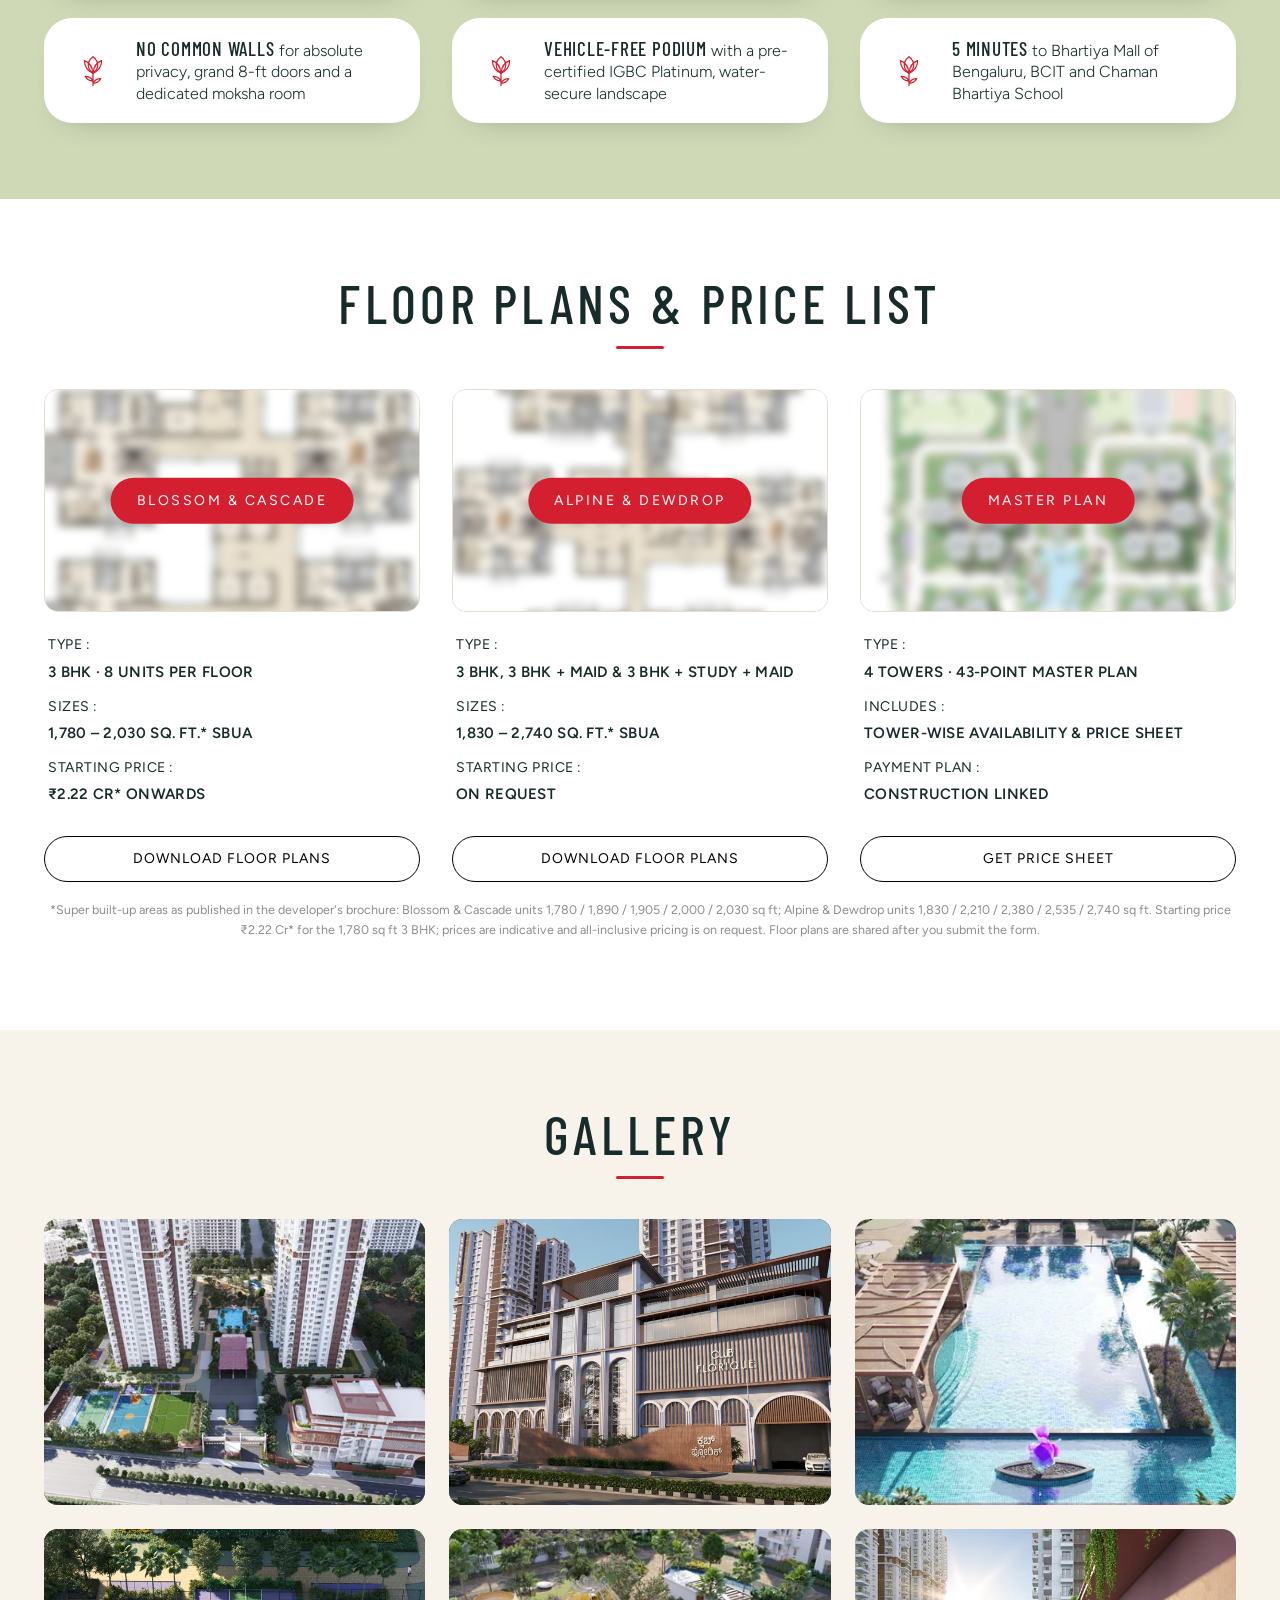
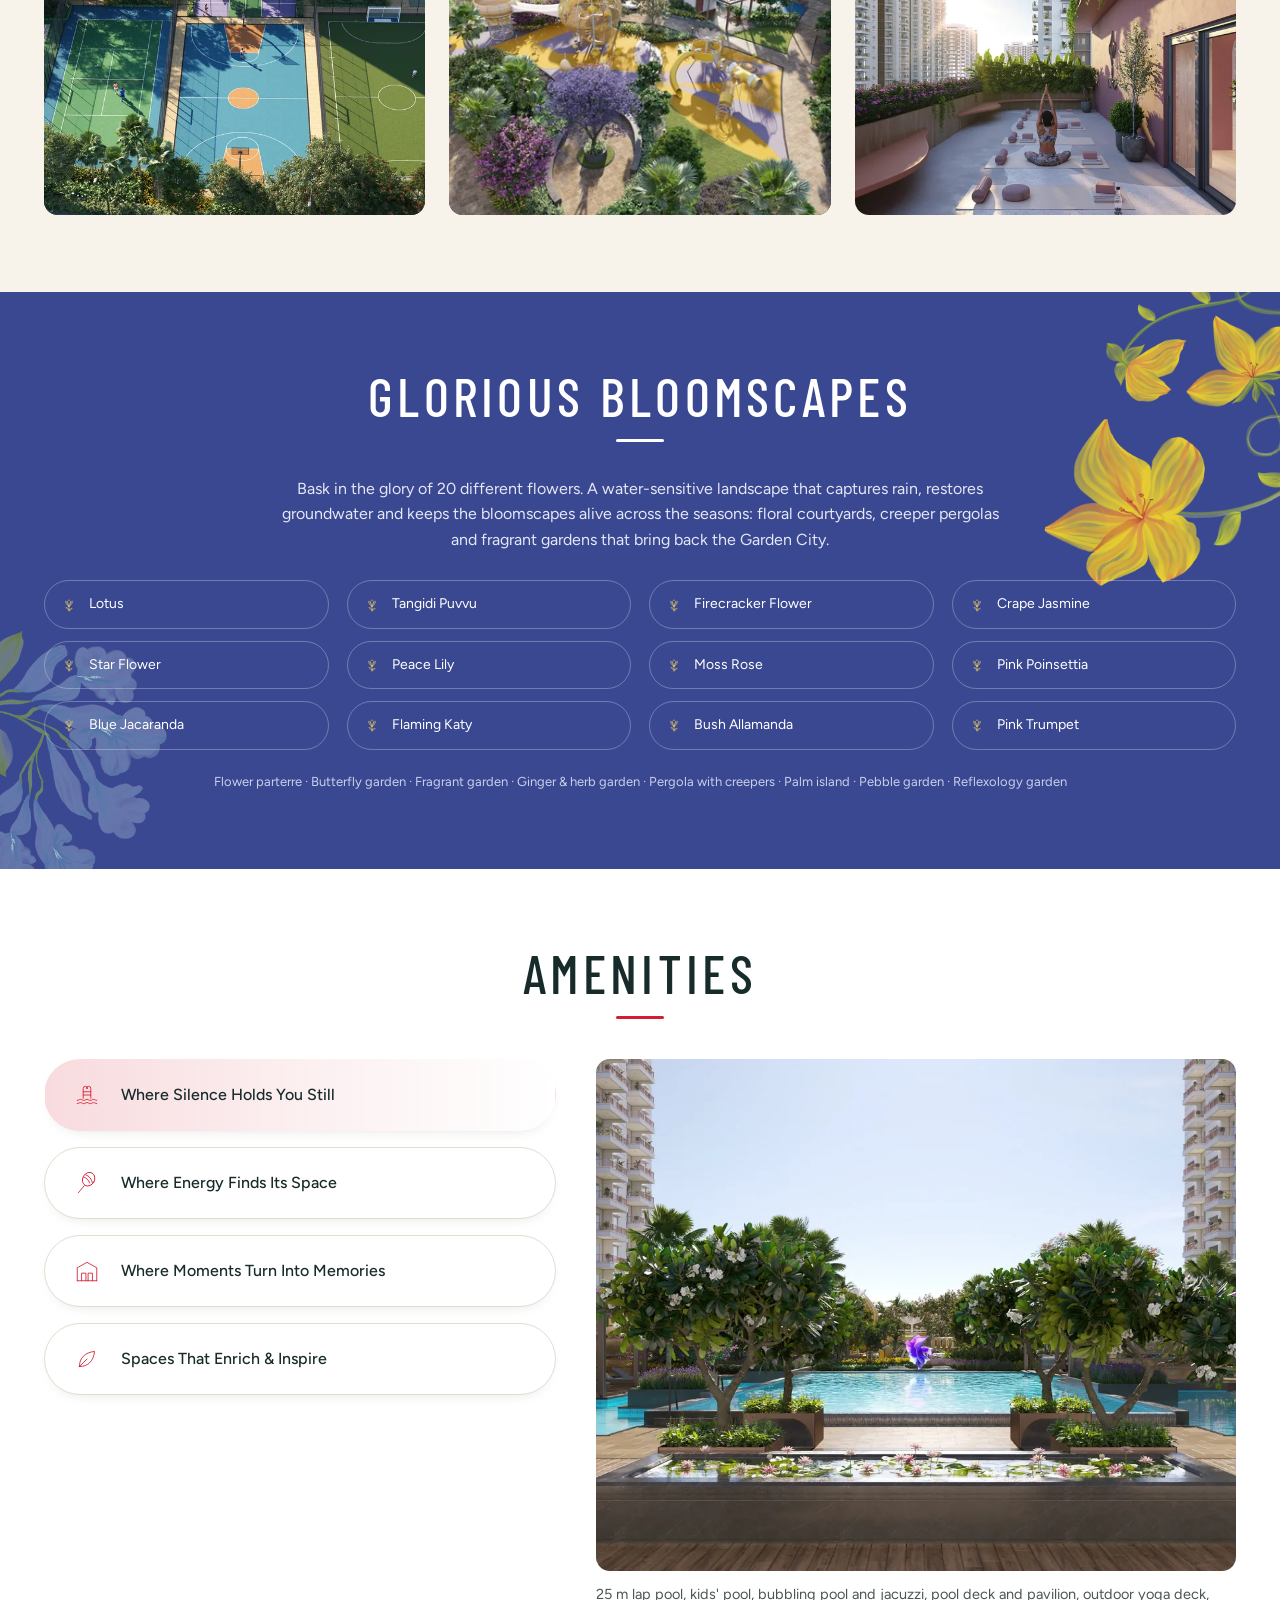
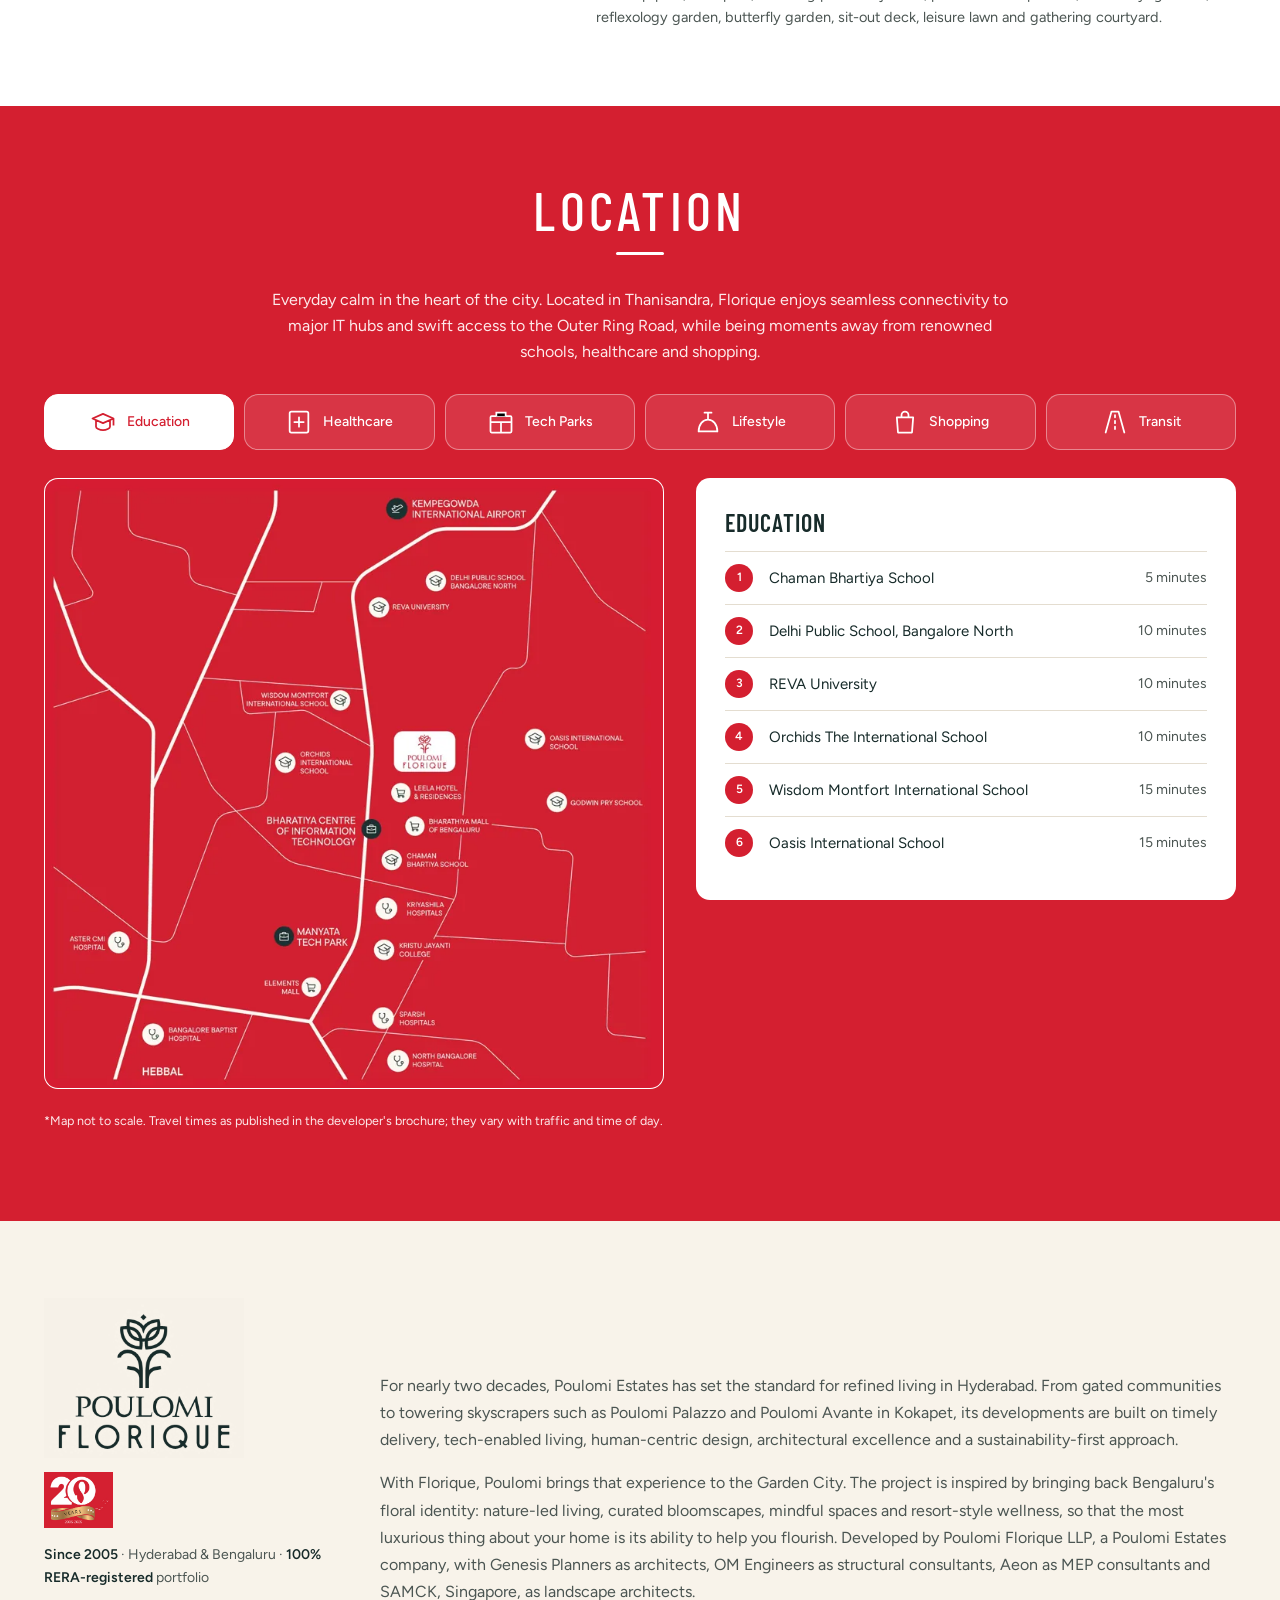
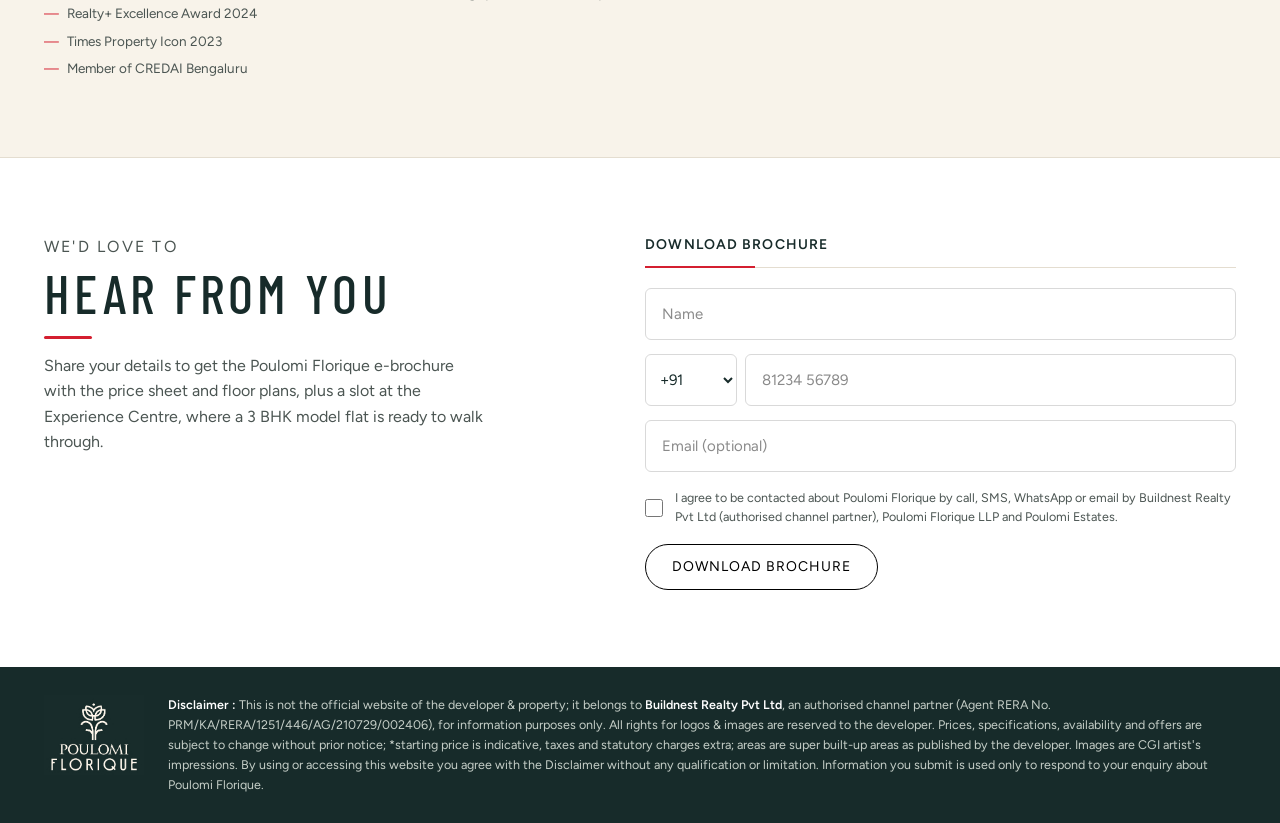
==== commit 6dd8f7c1: "Remove the RERA lines above the footer disclaimer Co-Authored-By: Claude Opus 5.5 <noreply@anthropic" ====
--- a/index.html
+++ b/index.html
@@ -329,7 +329,6 @@
   <div class="wrap foot-grid">
     <img class="foot-mark" src="assets/img/logo-cream.png" width="1220" height="980" alt="Poulomi Florique" loading="lazy" decoding="async">
     <div class="foot-text">
-      <p class="foot-rera">Project RERA No. PRM/KA/RERA/1251/446/PR/180326/008539 · Available at rera.karnataka.gov.in<br>Channel Partner: Buildnest Realty Pvt Ltd · Agent RERA No. PRM/KA/RERA/1251/446/AG/210729/002406</p>
       <p class="disclaimer"><strong>Disclaimer :</strong> This is not the official website of the developer &amp; property; it belongs to <strong>Buildnest Realty Pvt Ltd</strong>, an authorised channel partner (Agent RERA No. PRM/KA/RERA/1251/446/AG/210729/002406), for information purposes only. All rights for logos &amp; images are reserved to the developer. Prices, specifications, availability and offers are subject to change without prior notice; *starting price is indicative, taxes and statutory charges extra; areas are super built-up areas as published by the developer. Images are CGI artist's impressions. By using or accessing this website you agree with the Disclaimer without any qualification or limitation. Information you submit is used only to respond to your enquiry about Poulomi Florique. <span class="js-privacy-link"></span></p>
     </div>
   </div>
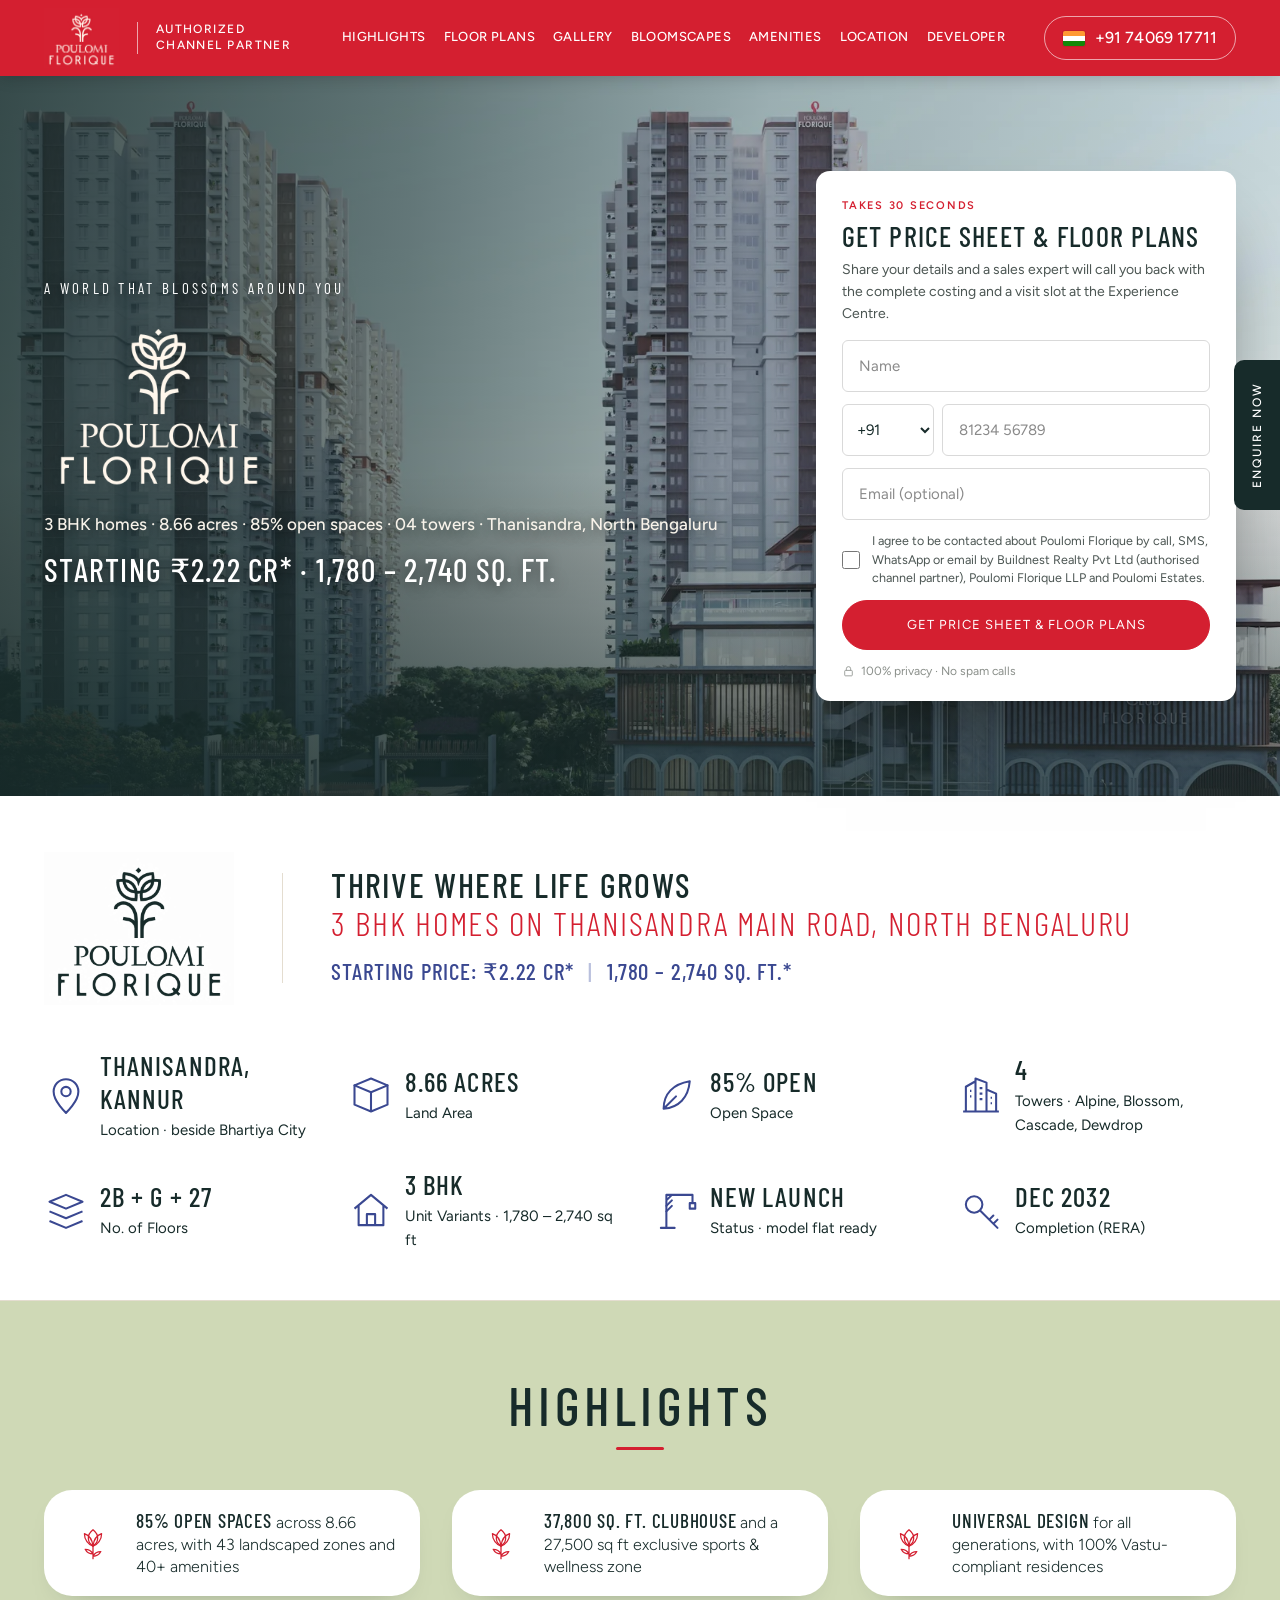
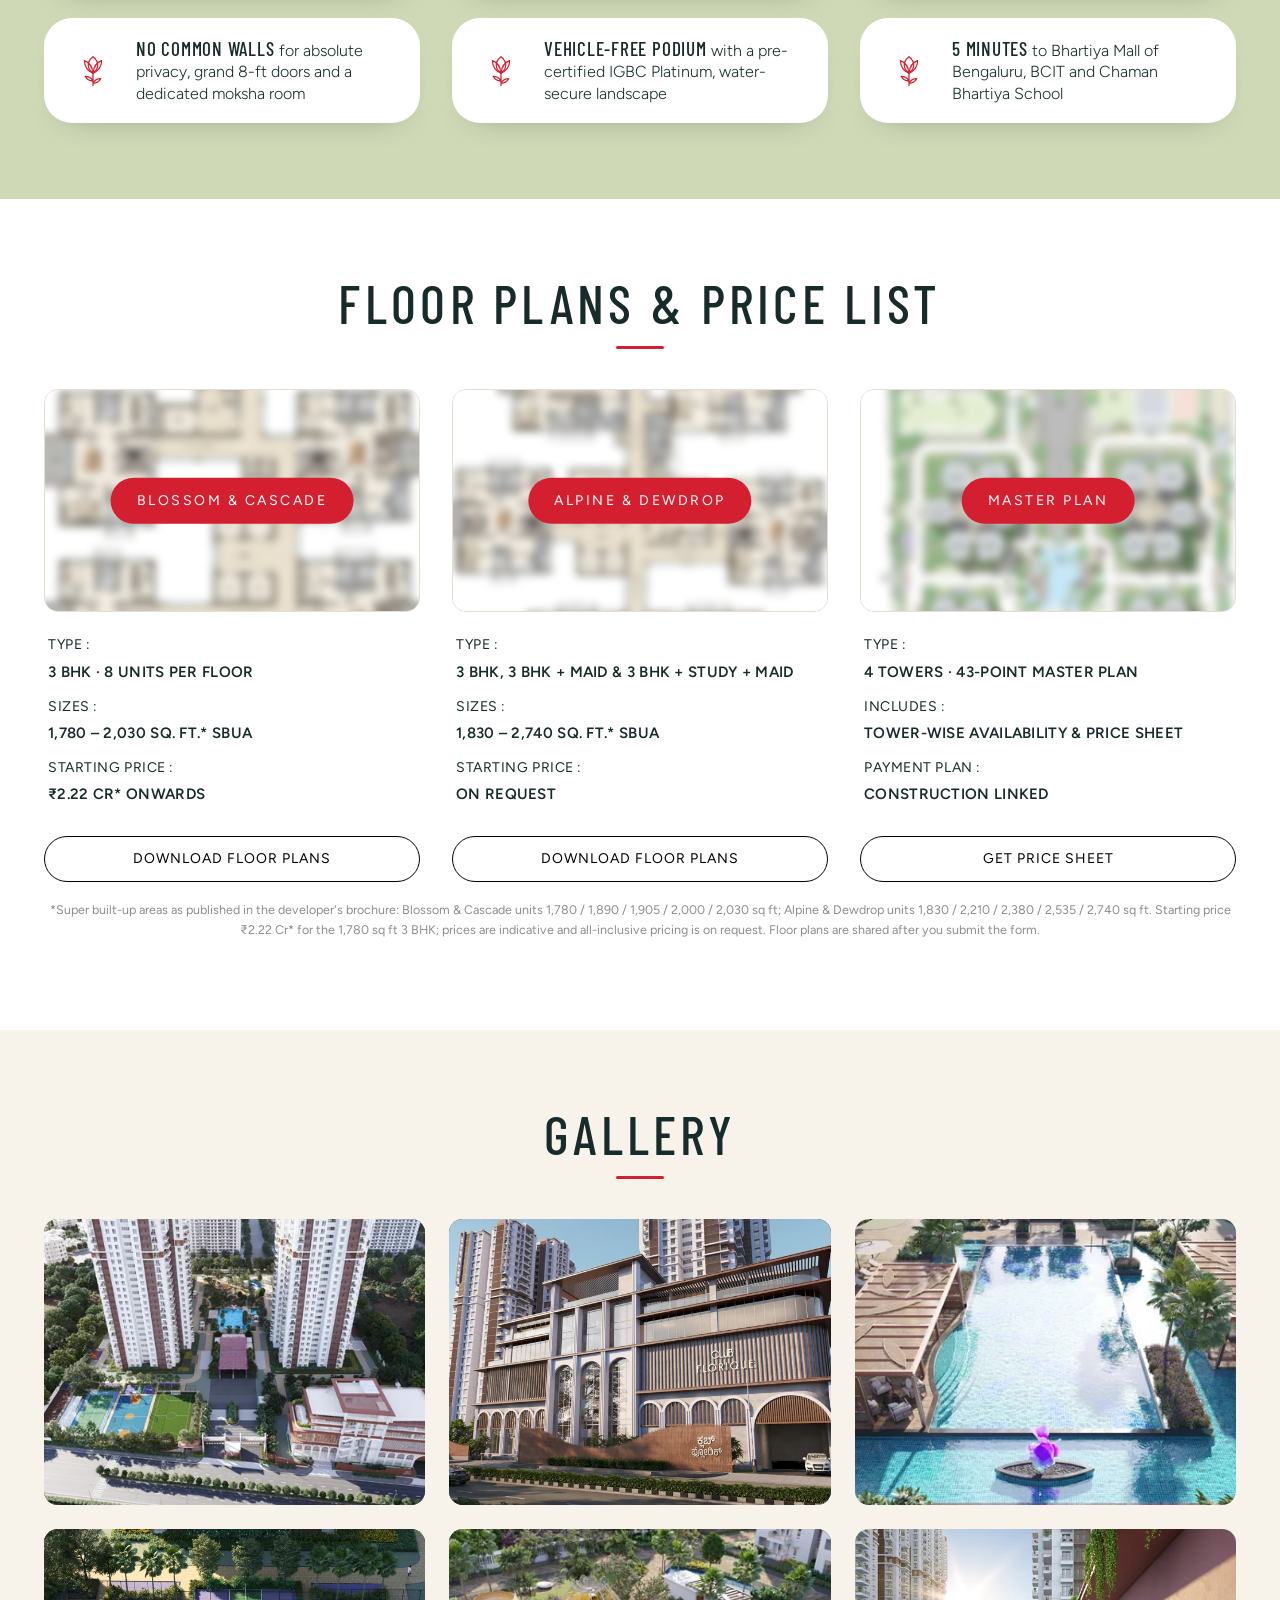
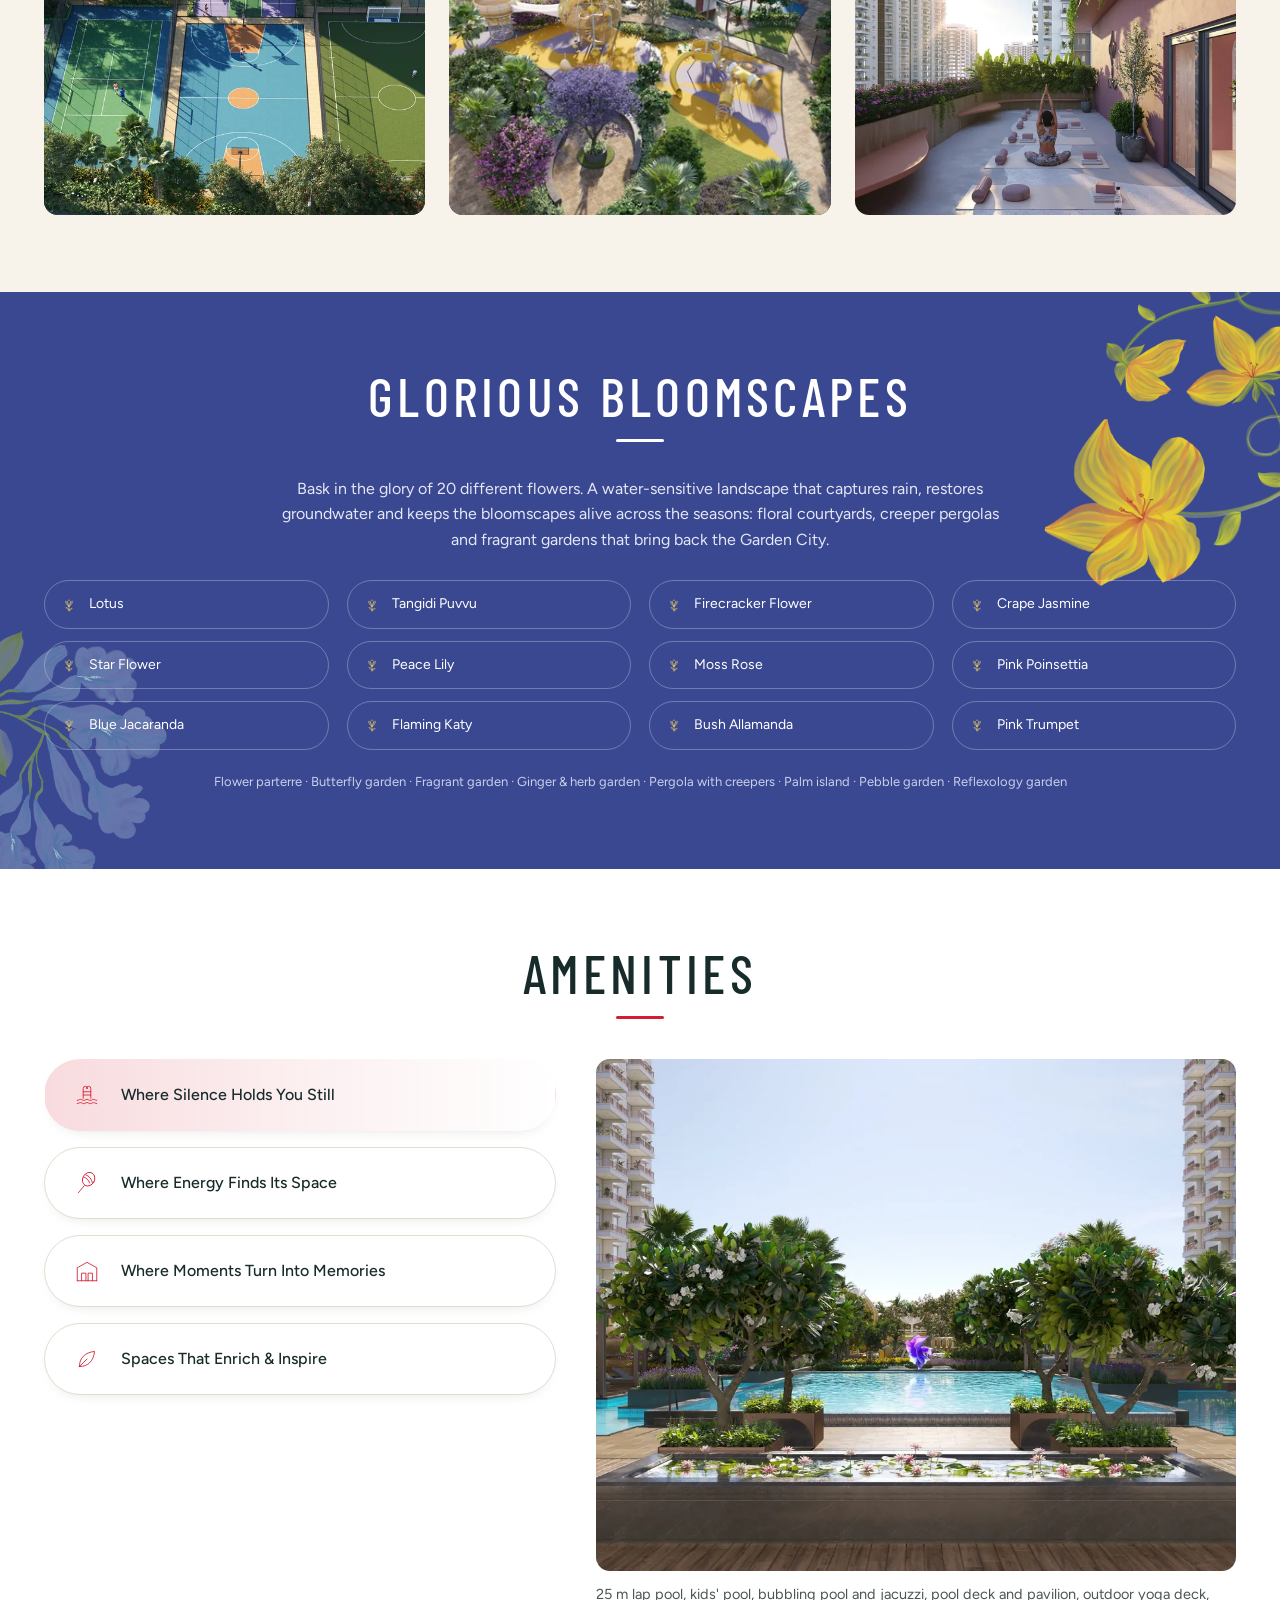
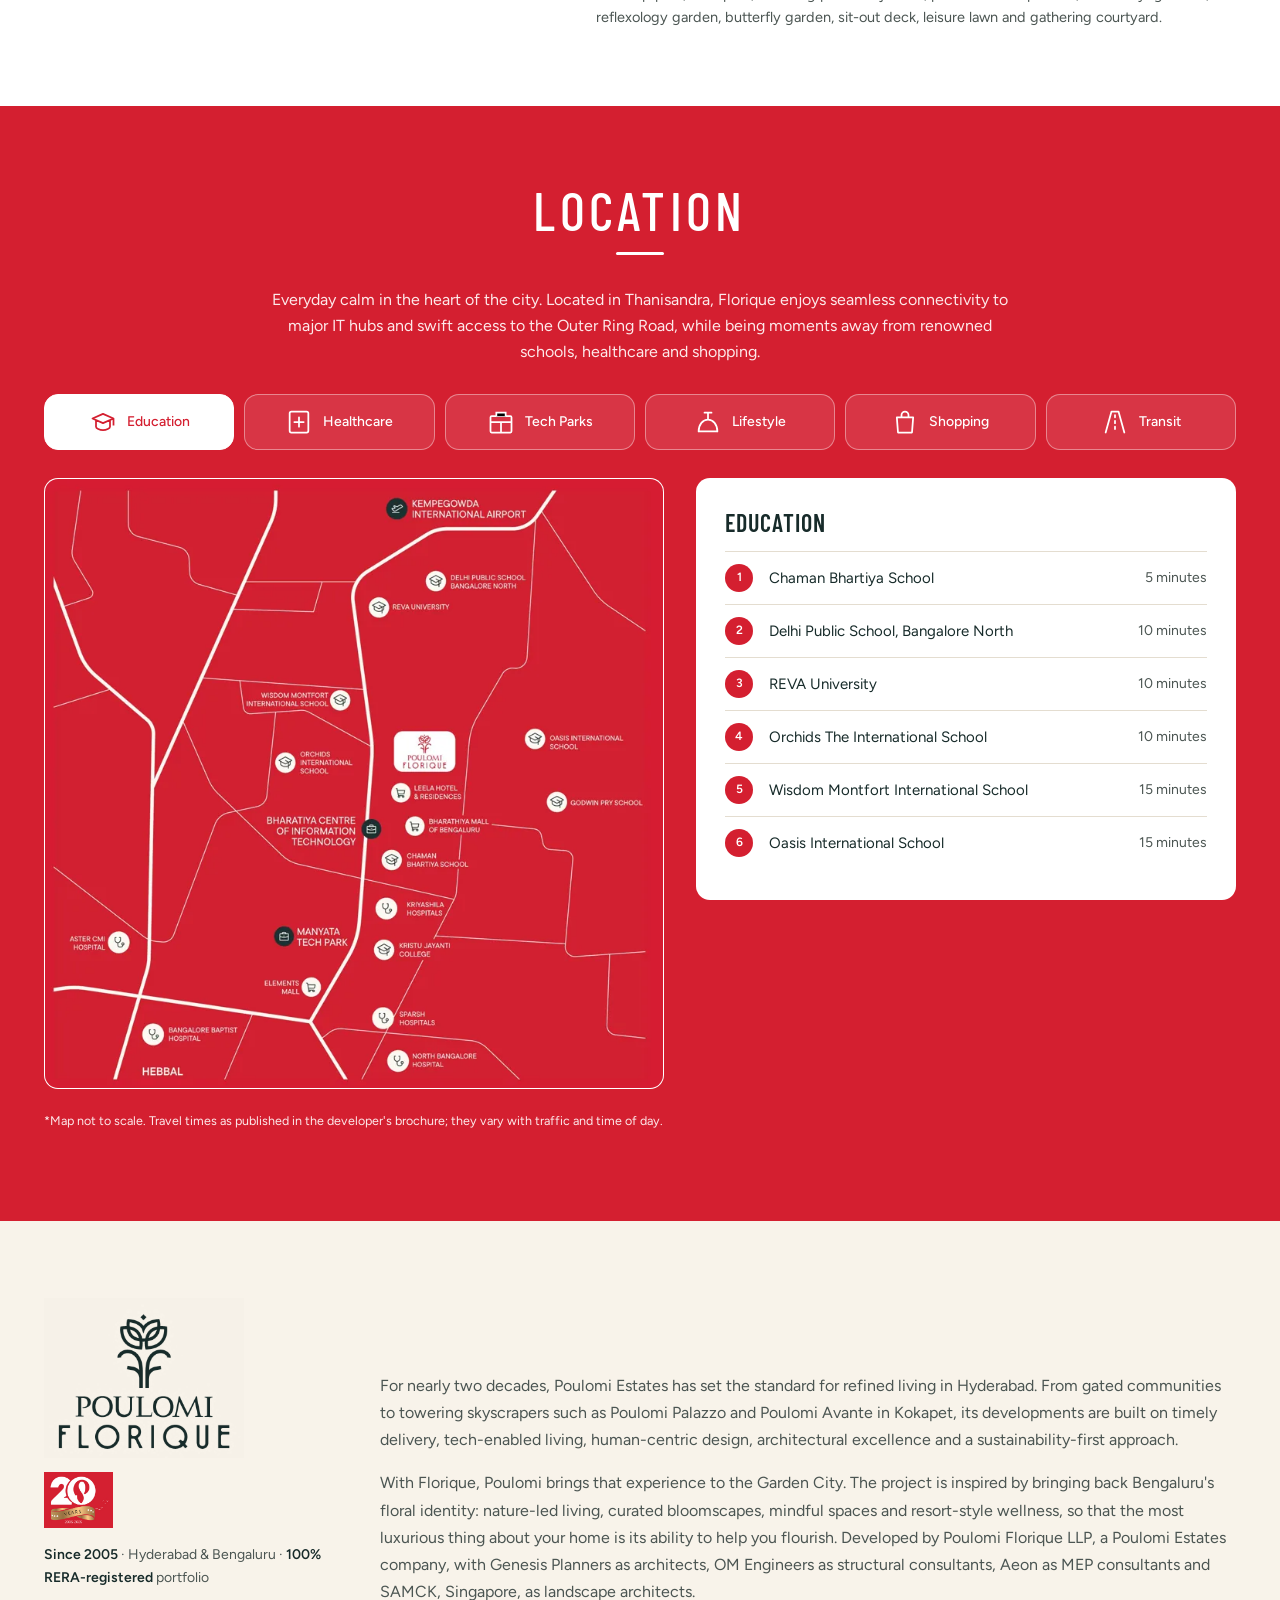
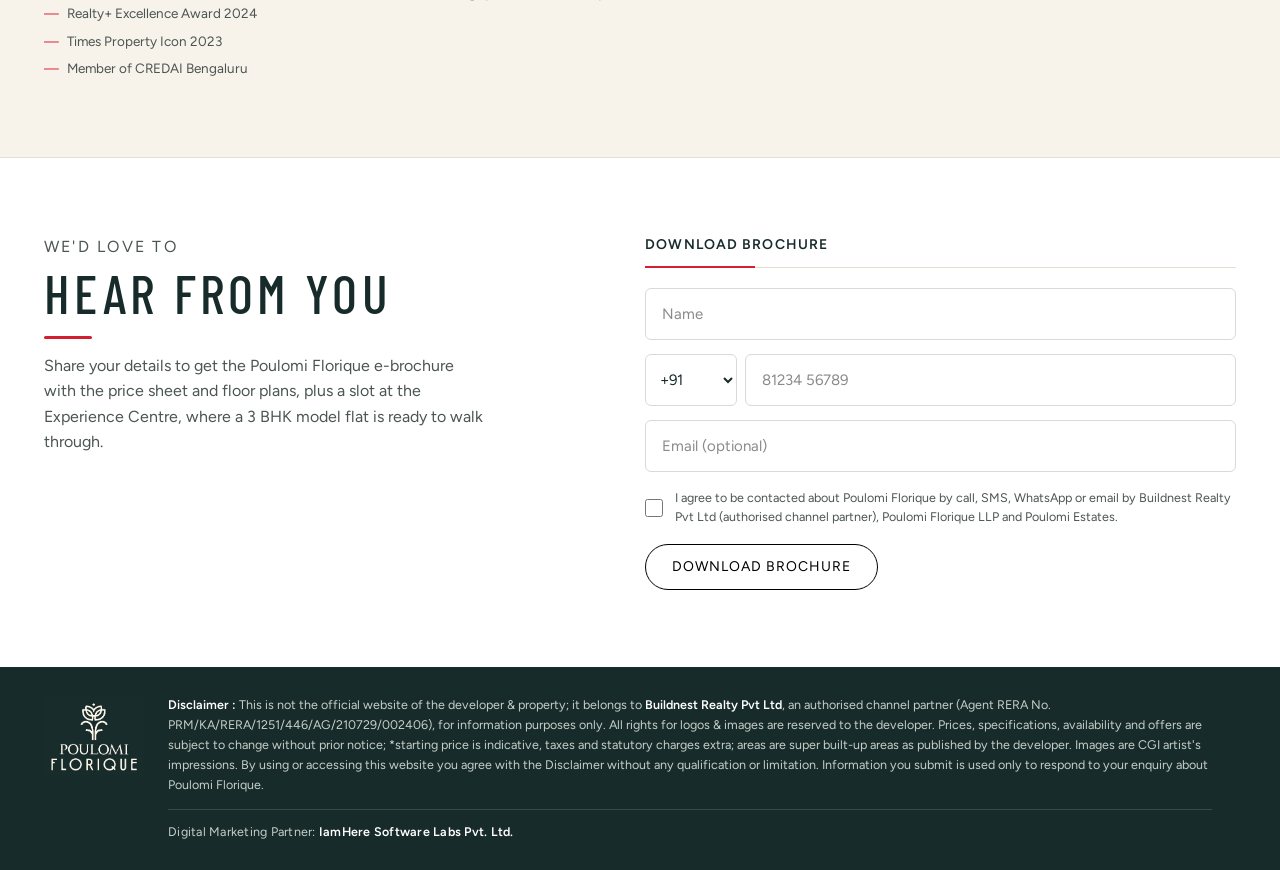
==== commit cc180b73: "Credit IamHere Software Labs Pvt. Ltd. as Digital Marketing Partner Co-Authored-By: Claude Opus 5.5 " ====
--- a/index.html
+++ b/index.html
@@ -330,6 +330,7 @@
     <img class="foot-mark" src="assets/img/logo-cream.png" width="1220" height="980" alt="Poulomi Florique" loading="lazy" decoding="async">
     <div class="foot-text">
       <p class="disclaimer"><strong>Disclaimer :</strong> This is not the official website of the developer &amp; property; it belongs to <strong>Buildnest Realty Pvt Ltd</strong>, an authorised channel partner (Agent RERA No. PRM/KA/RERA/1251/446/AG/210729/002406), for information purposes only. All rights for logos &amp; images are reserved to the developer. Prices, specifications, availability and offers are subject to change without prior notice; *starting price is indicative, taxes and statutory charges extra; areas are super built-up areas as published by the developer. Images are CGI artist's impressions. By using or accessing this website you agree with the Disclaimer without any qualification or limitation. Information you submit is used only to respond to your enquiry about Poulomi Florique. <span class="js-privacy-link"></span></p>
+      <p class="foot-credit">Digital Marketing Partner: <strong>IamHere Software Labs Pvt. Ltd.</strong></p>
     </div>
   </div>
 </footer>
--- a/assets/css/styles.css
+++ b/assets/css/styles.css
@@ -585,3 +585,7 @@
 }
 .brand-group { flex-shrink: 0; }
 @media (min-width: 1280px) and (max-width: 1599px) { .site-nav { gap: 18px; } .site-nav a { font-size: 13px; letter-spacing: .03em; } .brand-group { margin-right: 12px; } }
+
+/* footer credit line */
+.foot-credit { margin: 14px 0 0; padding-top: 12px; border-top: 1px solid rgba(255,255,255,.14); font-size: 12.5px; color: #c6cfc8; letter-spacing: .02em; }
+.foot-credit strong { color: #fff; font-weight: 600; }
